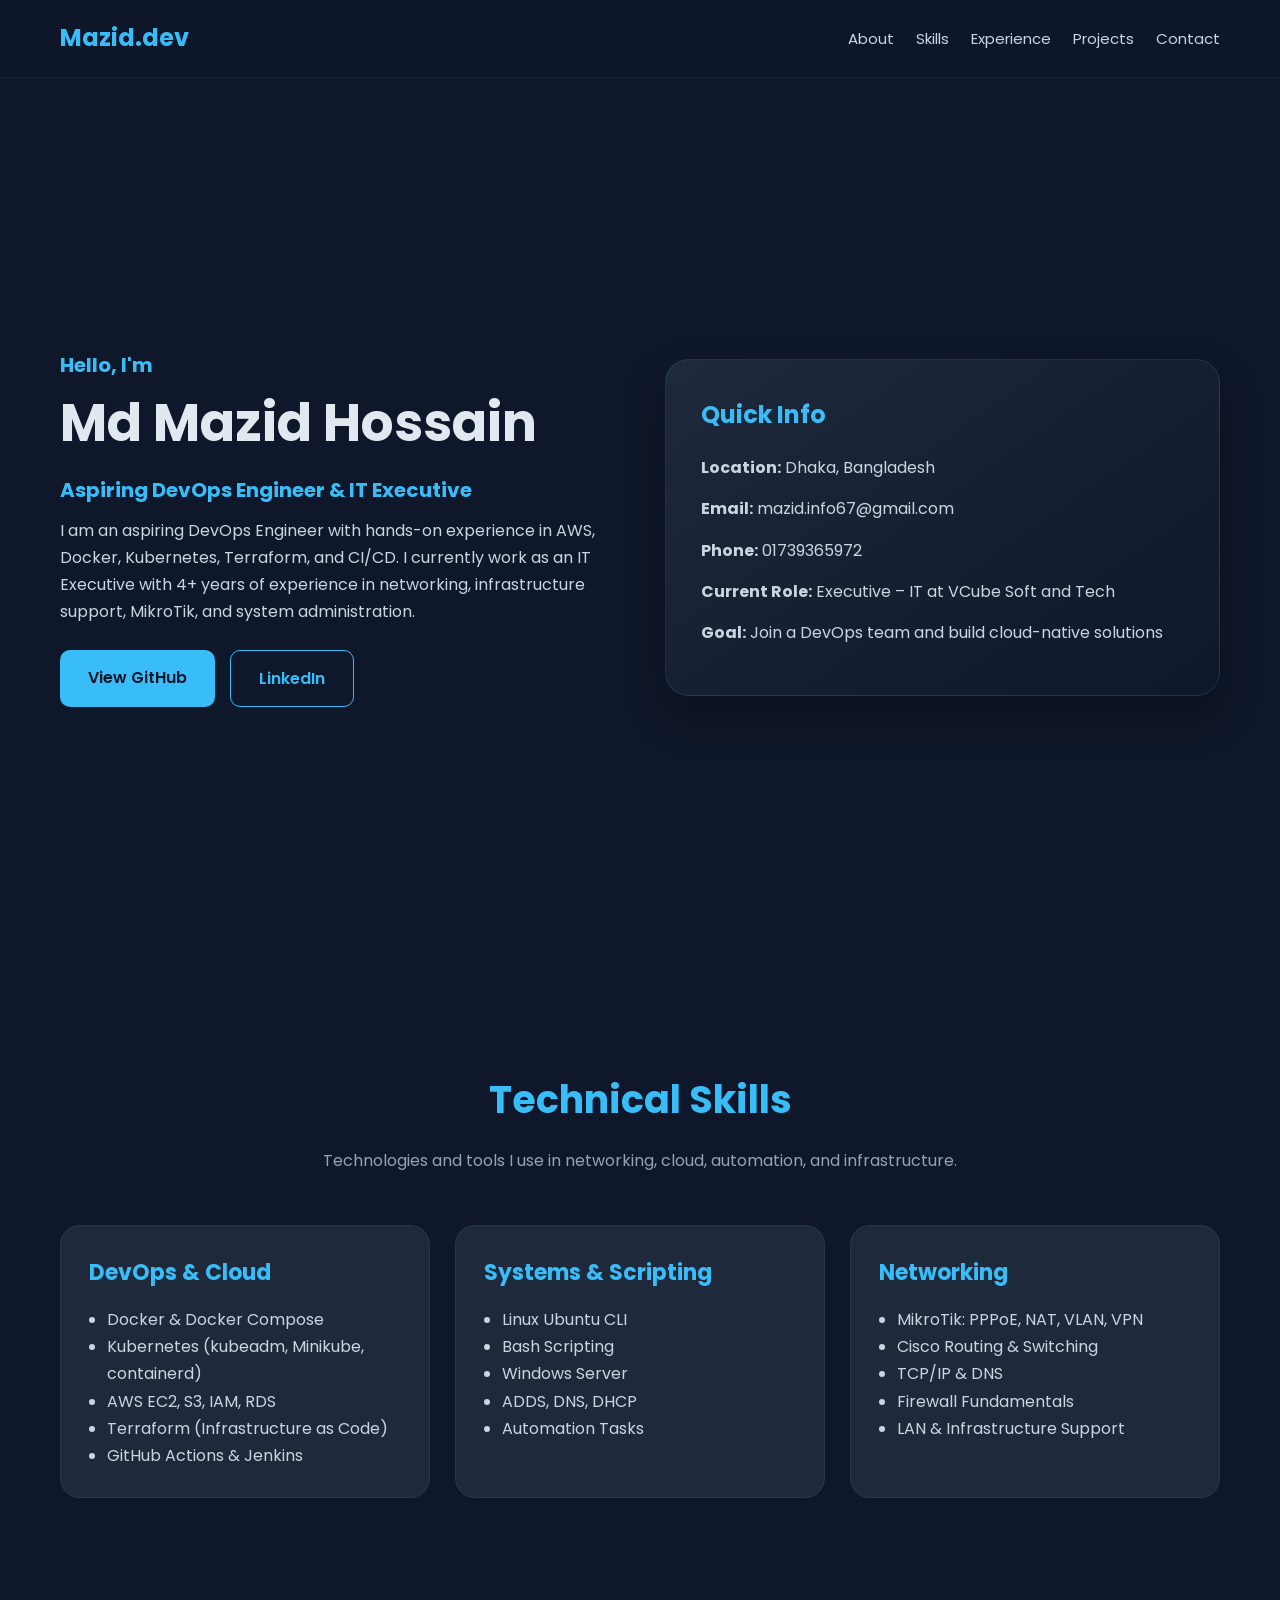
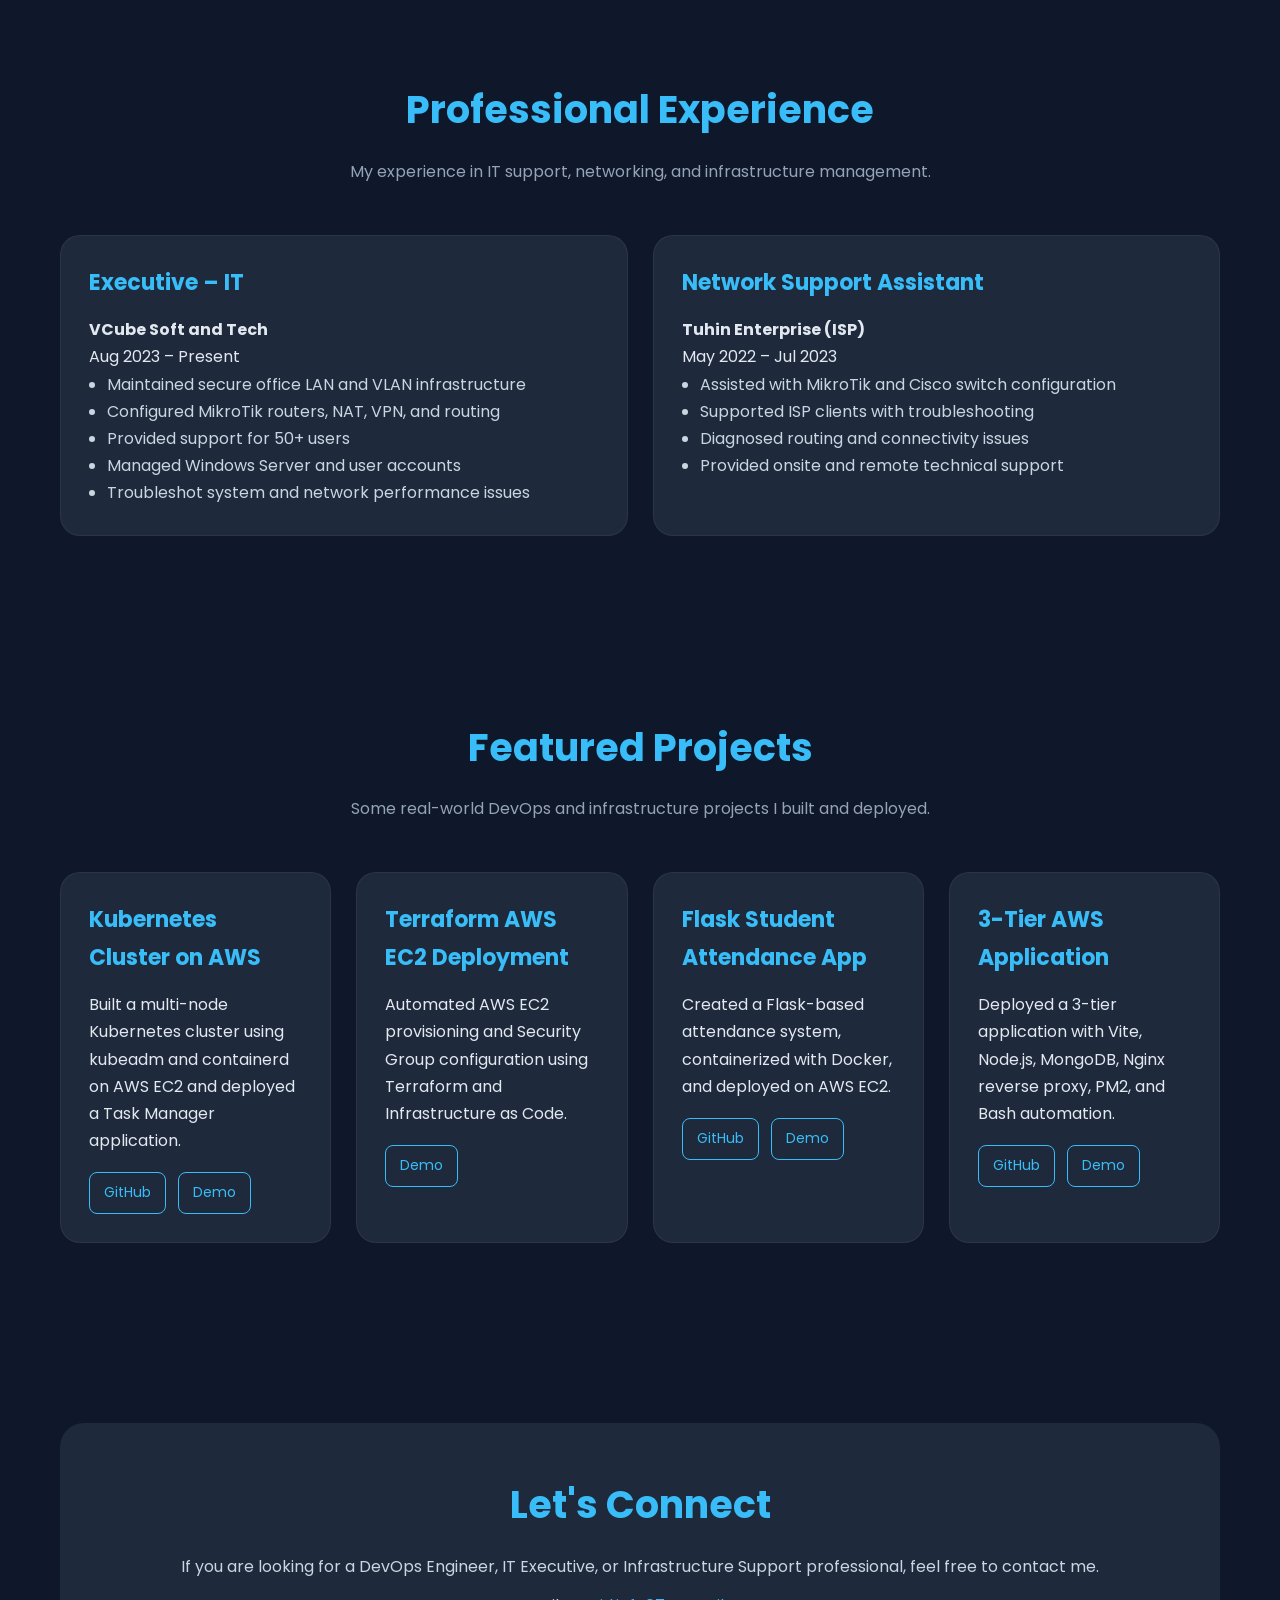
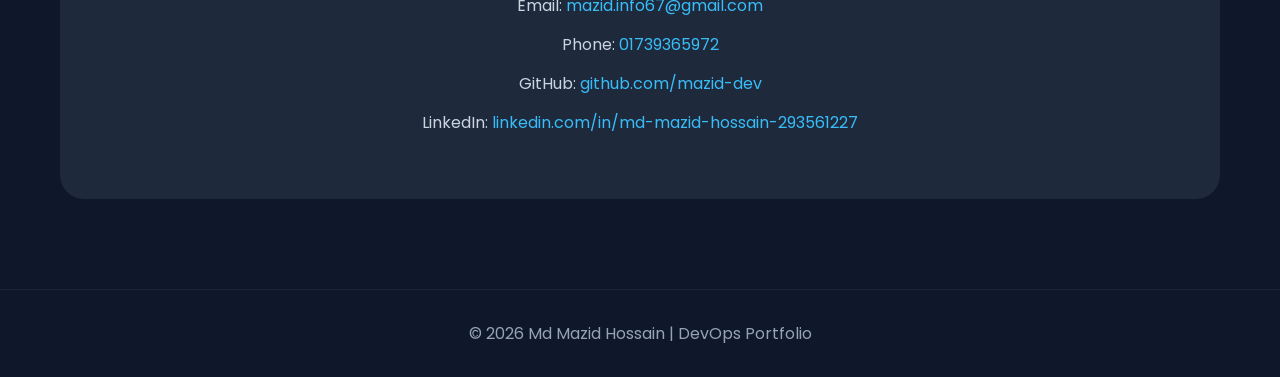
==== index.html @ a9b8b958 "Refactor index.html for improved structure and styling" ====
<!DOCTYPE html>
<html lang="en">
<head>
  <meta charset="UTF-8">
  <meta name="viewport" content="width=device-width, initial-scale=1.0">
  <title>Md Mazid Hossain | DevOps Portfolio</title>
  <link rel="preconnect" href="https://fonts.googleapis.com">
  <link rel="preconnect" href="https://fonts.gstatic.com" crossorigin>
  <link href="https://fonts.googleapis.com/css2?family=Poppins:wght@300;400;500;600;700&display=swap" rel="stylesheet">
  <style>
    * {
      margin: 0;
      padding: 0;
      box-sizing: border-box;
      scroll-behavior: smooth;
      font-family: 'Poppins', sans-serif;
    }

    body {
      background: #0f172a;
      color: #e2e8f0;
      line-height: 1.7;
    }

    header {
      position: sticky;
      top: 0;
      background: rgba(15, 23, 42, 0.95);
      backdrop-filter: blur(10px);
      z-index: 1000;
      border-bottom: 1px solid rgba(148, 163, 184, 0.1);
    }

    .navbar {
      max-width: 1200px;
      margin: auto;
      display: flex;
      justify-content: space-between;
      align-items: center;
      padding: 18px 20px;
    }

    .logo {
      font-size: 24px;
      font-weight: 700;
      color: #38bdf8;
    }

    .navbar ul {
      display: flex;
      list-style: none;
      gap: 22px;
    }

    .navbar a {
      text-decoration: none;
      color: #cbd5e1;
      font-size: 15px;
      transition: 0.3s;
    }

    .navbar a:hover {
      color: #38bdf8;
    }

    .hero {
      max-width: 1200px;
      margin: auto;
      min-height: 100vh;
      display: grid;
      grid-template-columns: repeat(auto-fit, minmax(320px, 1fr));
      align-items: center;
      gap: 50px;
      padding: 60px 20px;
    }

    .hero-text h3 {
      color: #38bdf8;
      font-size: 20px;
      margin-bottom: 10px;
    }

    .hero-text h1 {
      font-size: 52px;
      line-height: 1.2;
      margin-bottom: 18px;
    }

    .hero-text p {
      color: #cbd5e1;
      margin-bottom: 25px;
      max-width: 650px;
    }

    .btn-group {
      display: flex;
      flex-wrap: wrap;
      gap: 15px;
    }

    .btn {
      padding: 14px 28px;
      border-radius: 10px;
      text-decoration: none;
      font-weight: 600;
      transition: 0.3s;
    }

    .btn-primary {
      background: #38bdf8;
      color: #0f172a;
    }

    .btn-primary:hover {
      background: #0ea5e9;
      transform: translateY(-3px);
    }

    .btn-outline {
      border: 1px solid #38bdf8;
      color: #38bdf8;
    }

    .btn-outline:hover {
      background: #38bdf8;
      color: #0f172a;
    }

    .hero-card {
      background: linear-gradient(145deg, #1e293b, #0f172a);
      border: 1px solid rgba(56, 189, 248, 0.15);
      border-radius: 24px;
      padding: 35px;
      box-shadow: 0 20px 40px rgba(0,0,0,0.3);
    }

    .hero-card h2 {
      color: #38bdf8;
      margin-bottom: 18px;
    }

    .hero-card ul {
      list-style: none;
    }

    .hero-card li {
      margin-bottom: 14px;
      color: #cbd5e1;
    }

    section {
      max-width: 1200px;
      margin: auto;
      padding: 90px 20px;
    }

    .section-title {
      text-align: center;
      font-size: 38px;
      margin-bottom: 15px;
      color: #38bdf8;
    }

    .section-subtitle {
      text-align: center;
      color: #94a3b8;
      max-width: 700px;
      margin: 0 auto 50px;
    }

    .skills-grid,
    .projects-grid,
    .experience-grid {
      display: grid;
      grid-template-columns: repeat(auto-fit, minmax(260px, 1fr));
      gap: 25px;
    }

    .card {
      background: #1e293b;
      padding: 28px;
      border-radius: 20px;
      border: 1px solid rgba(148, 163, 184, 0.1);
      transition: 0.3s;
    }

    .card:hover {
      transform: translateY(-8px);
      border-color: rgba(56, 189, 248, 0.4);
    }

    .card h3 {
      color: #38bdf8;
      margin-bottom: 15px;
      font-size: 22px;
    }

    .card ul {
      padding-left: 18px;
      color: #cbd5e1;
    }

    .project-links {
      margin-top: 18px;
      display: flex;
      gap: 12px;
      flex-wrap: wrap;
    }

    .project-links a {
      text-decoration: none;
      color: #38bdf8;
      border: 1px solid #38bdf8;
      padding: 8px 14px;
      border-radius: 8px;
      font-size: 14px;
      transition: 0.3s;
    }

    .project-links a:hover {
      background: #38bdf8;
      color: #0f172a;
    }

    .contact {
      text-align: center;
      background: #1e293b;
      border-radius: 24px;
      padding: 50px 20px;
    }

    .contact p {
      color: #cbd5e1;
      margin: 12px 0;
    }

    .contact a {
      color: #38bdf8;
      text-decoration: none;
    }

    footer {
      text-align: center;
      padding: 30px 20px;
      color: #94a3b8;
      border-top: 1px solid rgba(148, 163, 184, 0.1);
    }

    @media (max-width: 768px) {
      .navbar {
        flex-direction: column;
        gap: 15px;
      }

      .navbar ul {
        flex-wrap: wrap;
        justify-content: center;
      }

      .hero-text h1 {
        font-size: 38px;
      }
    }
  </style>
</head>
<body>

  <header>
    <nav class="navbar">
      <div class="logo">Mazid.dev</div>
      <ul>
        <li><a href="#about">About</a></li>
        <li><a href="#skills">Skills</a></li>
        <li><a href="#experience">Experience</a></li>
        <li><a href="#projects">Projects</a></li>
        <li><a href="#contact">Contact</a></li>
      </ul>
    </nav>
  </header>

  <section class="hero" id="about">
    <div class="hero-text">
      <h3>Hello, I'm</h3>
      <h1>Md Mazid Hossain</h1>
      <h3>Aspiring DevOps Engineer & IT Executive</h3>
      <p>
        I am an aspiring DevOps Engineer with hands-on experience in AWS, Docker,
        Kubernetes, Terraform, and CI/CD. I currently work as an IT Executive with
        4+ years of experience in networking, infrastructure support, MikroTik,
        and system administration.
      </p>

      <div class="btn-group">
        <a href="https://github.com/mazid-dev" class="btn btn-primary" target="_blank">View GitHub</a>
        <a href="https://www.linkedin.com/in/md-mazid-hossain-293561227/" class="btn btn-outline" target="_blank">LinkedIn</a>
      </div>
    </div>

    <div class="hero-card">
      <h2>Quick Info</h2>
      <ul>
        <li><strong>Location:</strong> Dhaka, Bangladesh</li>
        <li><strong>Email:</strong> mazid.info67@gmail.com</li>
        <li><strong>Phone:</strong> 01739365972</li>
        <li><strong>Current Role:</strong> Executive – IT at VCube Soft and Tech</li>
        <li><strong>Goal:</strong> Join a DevOps team and build cloud-native solutions</li>
      </ul>
    </div>
  </section>

  <section id="skills">
    <h2 class="section-title">Technical Skills</h2>
    <p class="section-subtitle">Technologies and tools I use in networking, cloud, automation, and infrastructure.</p>

    <div class="skills-grid">
      <div class="card">
        <h3>DevOps & Cloud</h3>
        <ul>
          <li>Docker & Docker Compose</li>
          <li>Kubernetes (kubeadm, Minikube, containerd)</li>
          <li>AWS EC2, S3, IAM, RDS</li>
          <li>Terraform (Infrastructure as Code)</li>
          <li>GitHub Actions & Jenkins</li>
        </ul>
      </div>

      <div class="card">
        <h3>Systems & Scripting</h3>
        <ul>
          <li>Linux Ubuntu CLI</li>
          <li>Bash Scripting</li>
          <li>Windows Server</li>
          <li>ADDS, DNS, DHCP</li>
          <li>Automation Tasks</li>
        </ul>
      </div>

      <div class="card">
        <h3>Networking</h3>
        <ul>
          <li>MikroTik: PPPoE, NAT, VLAN, VPN</li>
          <li>Cisco Routing & Switching</li>
          <li>TCP/IP & DNS</li>
          <li>Firewall Fundamentals</li>
          <li>LAN & Infrastructure Support</li>
        </ul>
      </div>
    </div>
  </section>

  <section id="experience">
    <h2 class="section-title">Professional Experience</h2>
    <p class="section-subtitle">My experience in IT support, networking, and infrastructure management.</p>

    <div class="experience-grid">
      <div class="card">
        <h3>Executive – IT</h3>
        <p><strong>VCube Soft and Tech</strong><br>Aug 2023 – Present</p>
        <ul>
          <li>Maintained secure office LAN and VLAN infrastructure</li>
          <li>Configured MikroTik routers, NAT, VPN, and routing</li>
          <li>Provided support for 50+ users</li>
          <li>Managed Windows Server and user accounts</li>
          <li>Troubleshot system and network performance issues</li>
        </ul>
      </div>

      <div class="card">
        <h3>Network Support Assistant</h3>
        <p><strong>Tuhin Enterprise (ISP)</strong><br>May 2022 – Jul 2023</p>
        <ul>
          <li>Assisted with MikroTik and Cisco switch configuration</li>
          <li>Supported ISP clients with troubleshooting</li>
          <li>Diagnosed routing and connectivity issues</li>
          <li>Provided onsite and remote technical support</li>
        </ul>
      </div>
    </div>
  </section>

  <section id="projects">
    <h2 class="section-title">Featured Projects</h2>
    <p class="section-subtitle">Some real-world DevOps and infrastructure projects I built and deployed.</p>

    <div class="projects-grid">
      <div class="card">
        <h3>Kubernetes Cluster on AWS</h3>
        <p>Built a multi-node Kubernetes cluster using kubeadm and containerd on AWS EC2 and deployed a Task Manager application.</p>
        <div class="project-links">
          <a href="https://github.com/mazid-dev/task-manager-project.git" target="_blank">GitHub</a>
          <a href="https://bit.ly/4crPwot" target="_blank">Demo</a>
        </div>
      </div>

      <div class="card">
        <h3>Terraform AWS EC2 Deployment</h3>
        <p>Automated AWS EC2 provisioning and Security Group configuration using Terraform and Infrastructure as Code.</p>
        <div class="project-links">
          <a href="https://bit.ly/4bUbxfC" target="_blank">Demo</a>
        </div>
      </div>

      <div class="card">
        <h3>Flask Student Attendance App</h3>
        <p>Created a Flask-based attendance system, containerized with Docker, and deployed on AWS EC2.</p>
        <div class="project-links">
          <a href="https://github.com/mazid-dev/flask-student-attendance-app.git" target="_blank">GitHub</a>
          <a href="https://bit.ly/4s9VWgB" target="_blank">Demo</a>
        </div>
      </div>

      <div class="card">
        <h3>3-Tier AWS Application</h3>
        <p>Deployed a 3-tier application with Vite, Node.js, MongoDB, Nginx reverse proxy, PM2, and Bash automation.</p>
        <div class="project-links">
          <a href="https://github.com/mazid-dev/3-tier-app-master.git" target="_blank">GitHub</a>
          <a href="https://bit.ly/47H9fxP" target="_blank">Demo</a>
        </div>
      </div>
    </div>
  </section>

  <section id="contact">
    <div class="contact">
      <h2 class="section-title">Let's Connect</h2>
      <p>If you are looking for a DevOps Engineer, IT Executive, or Infrastructure Support professional, feel free to contact me.</p>
      <p>Email: <a href="mailto:mazid.info67@gmail.com">mazid.info67@gmail.com</a></p>
      <p>Phone: <a href="tel:01739365972">01739365972</a></p>
      <p>GitHub: <a href="https://github.com/mazid-dev" target="_blank">github.com/mazid-dev</a></p>
      <p>LinkedIn: <a href="https://www.linkedin.com/in/md-mazid-hossain-293561227/" target="_blank">linkedin.com/in/md-mazid-hossain-293561227</a></p>
    </div>
  </section>

  <footer>
    <p>© 2026 Md Mazid Hossain | DevOps Portfolio</p>
  </footer>

</body>
</html>
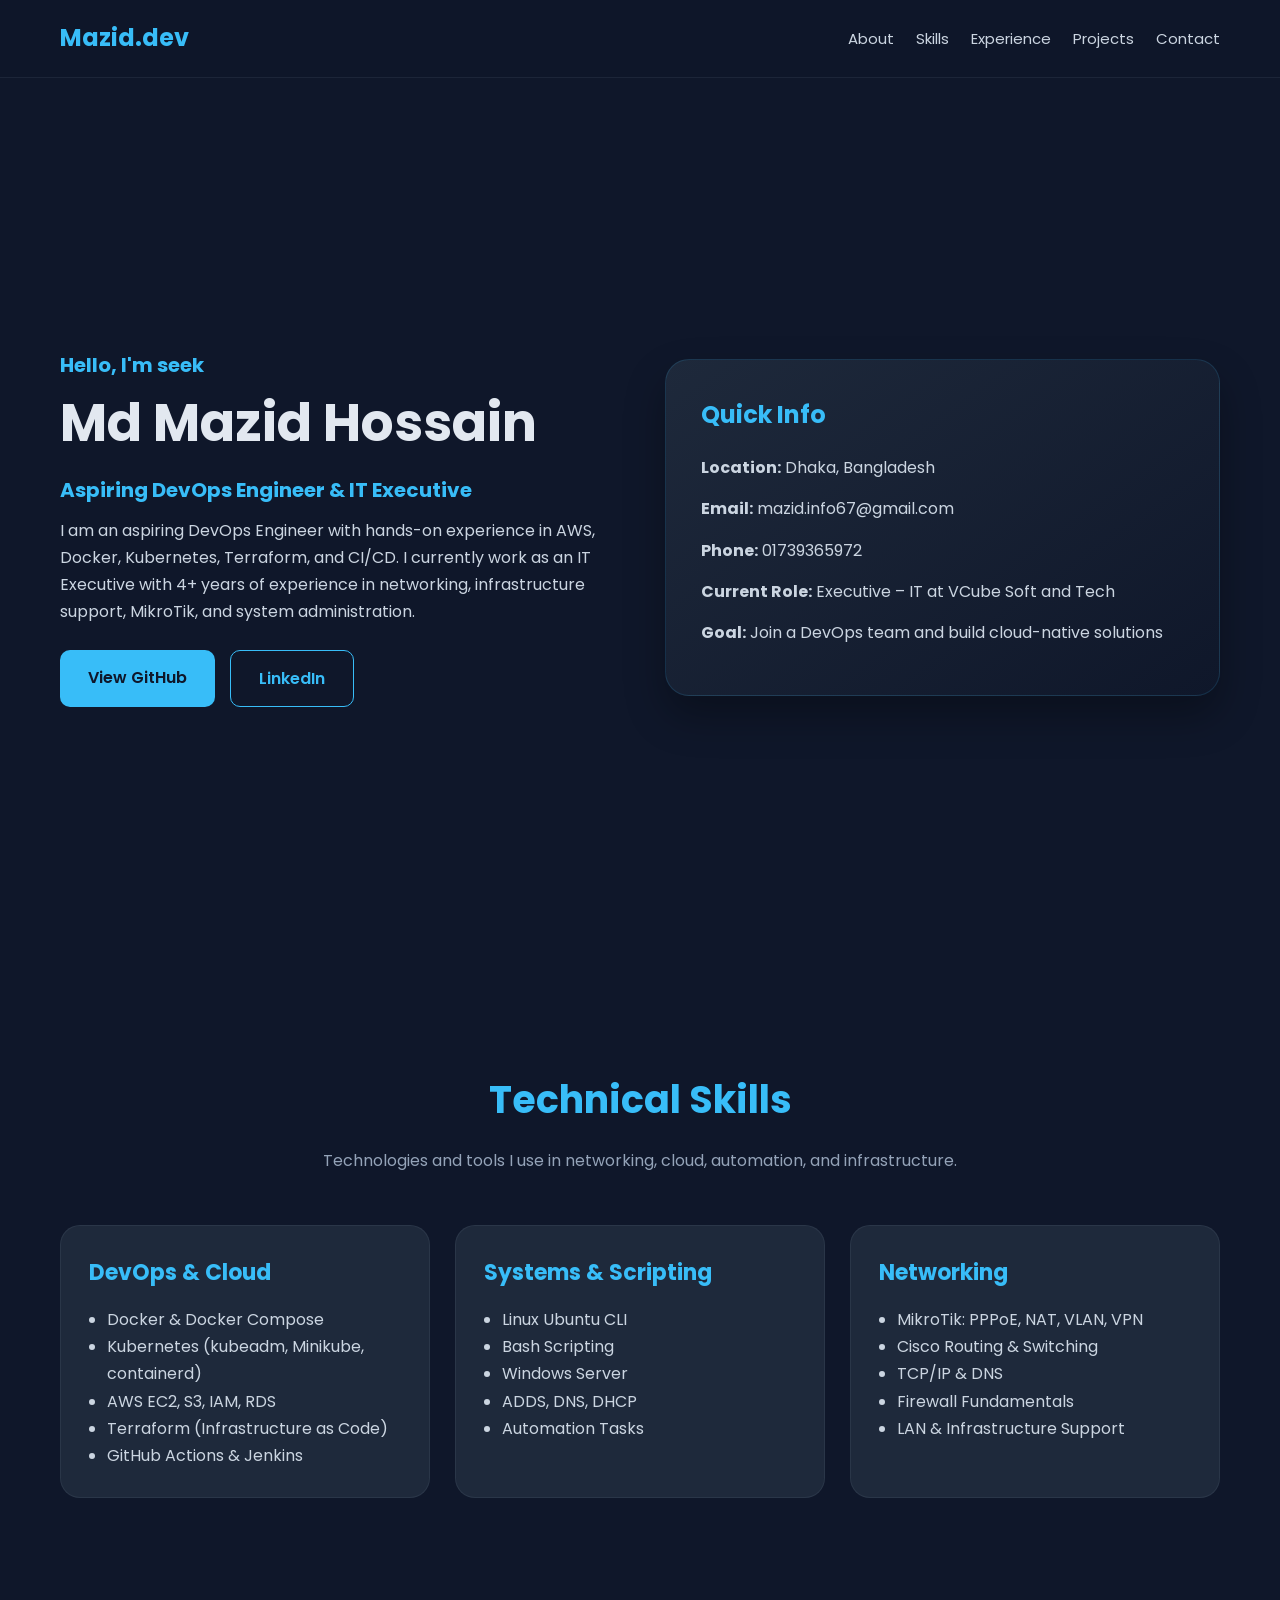
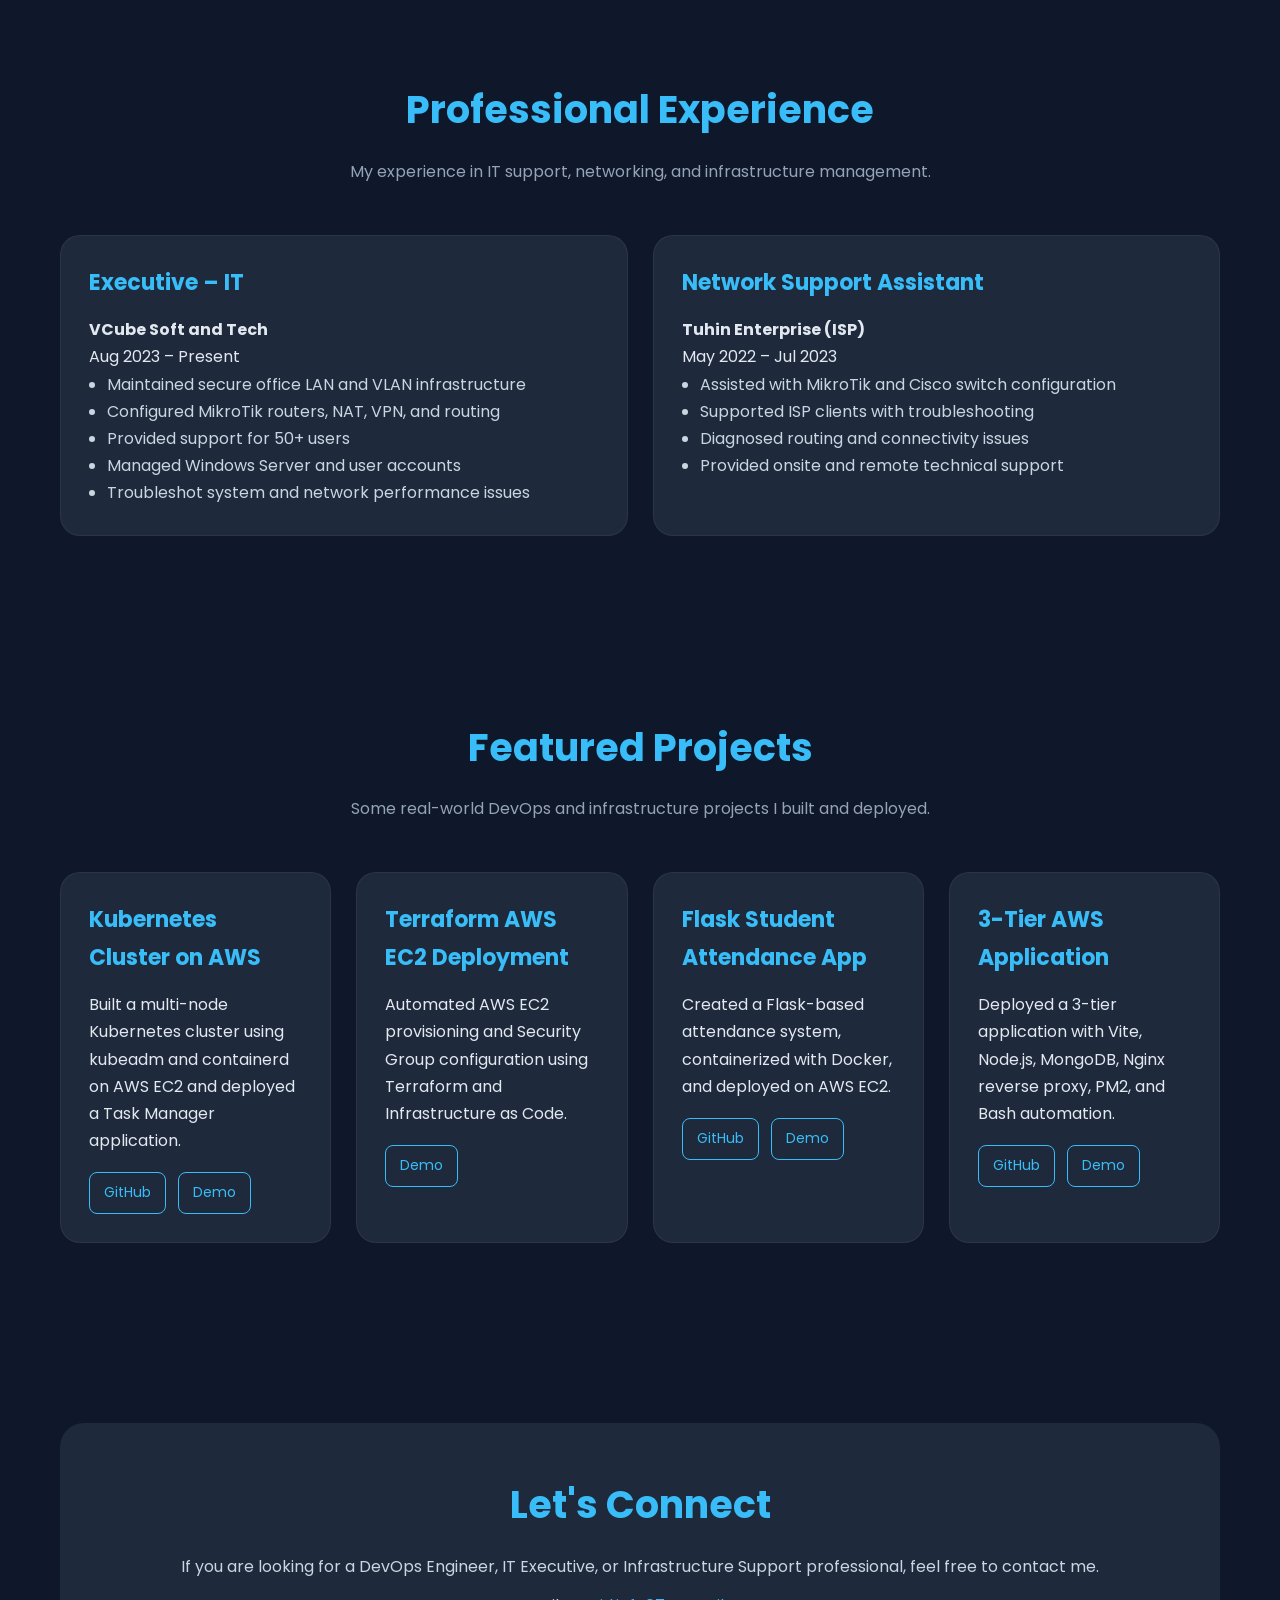
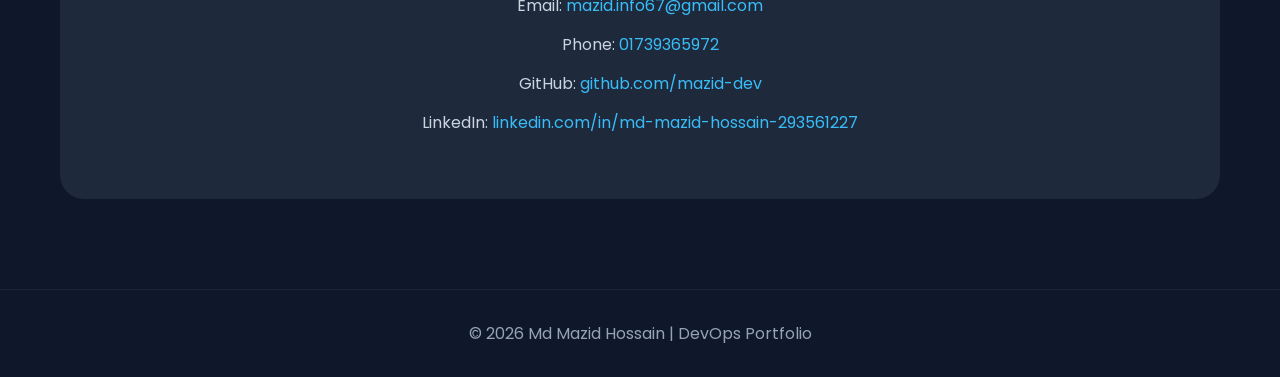
==== commit bfc2428d: "test" ====
--- a/index.html
+++ b/index.html
@@ -280,7 +280,7 @@
 
   <section class="hero" id="about">
     <div class="hero-text">
-      <h3>Hello, I'm</h3>
+      <h3>Hello, I'm seek </h3>
       <h1>Md Mazid Hossain</h1>
       <h3>Aspiring DevOps Engineer & IT Executive</h3>
       <p>
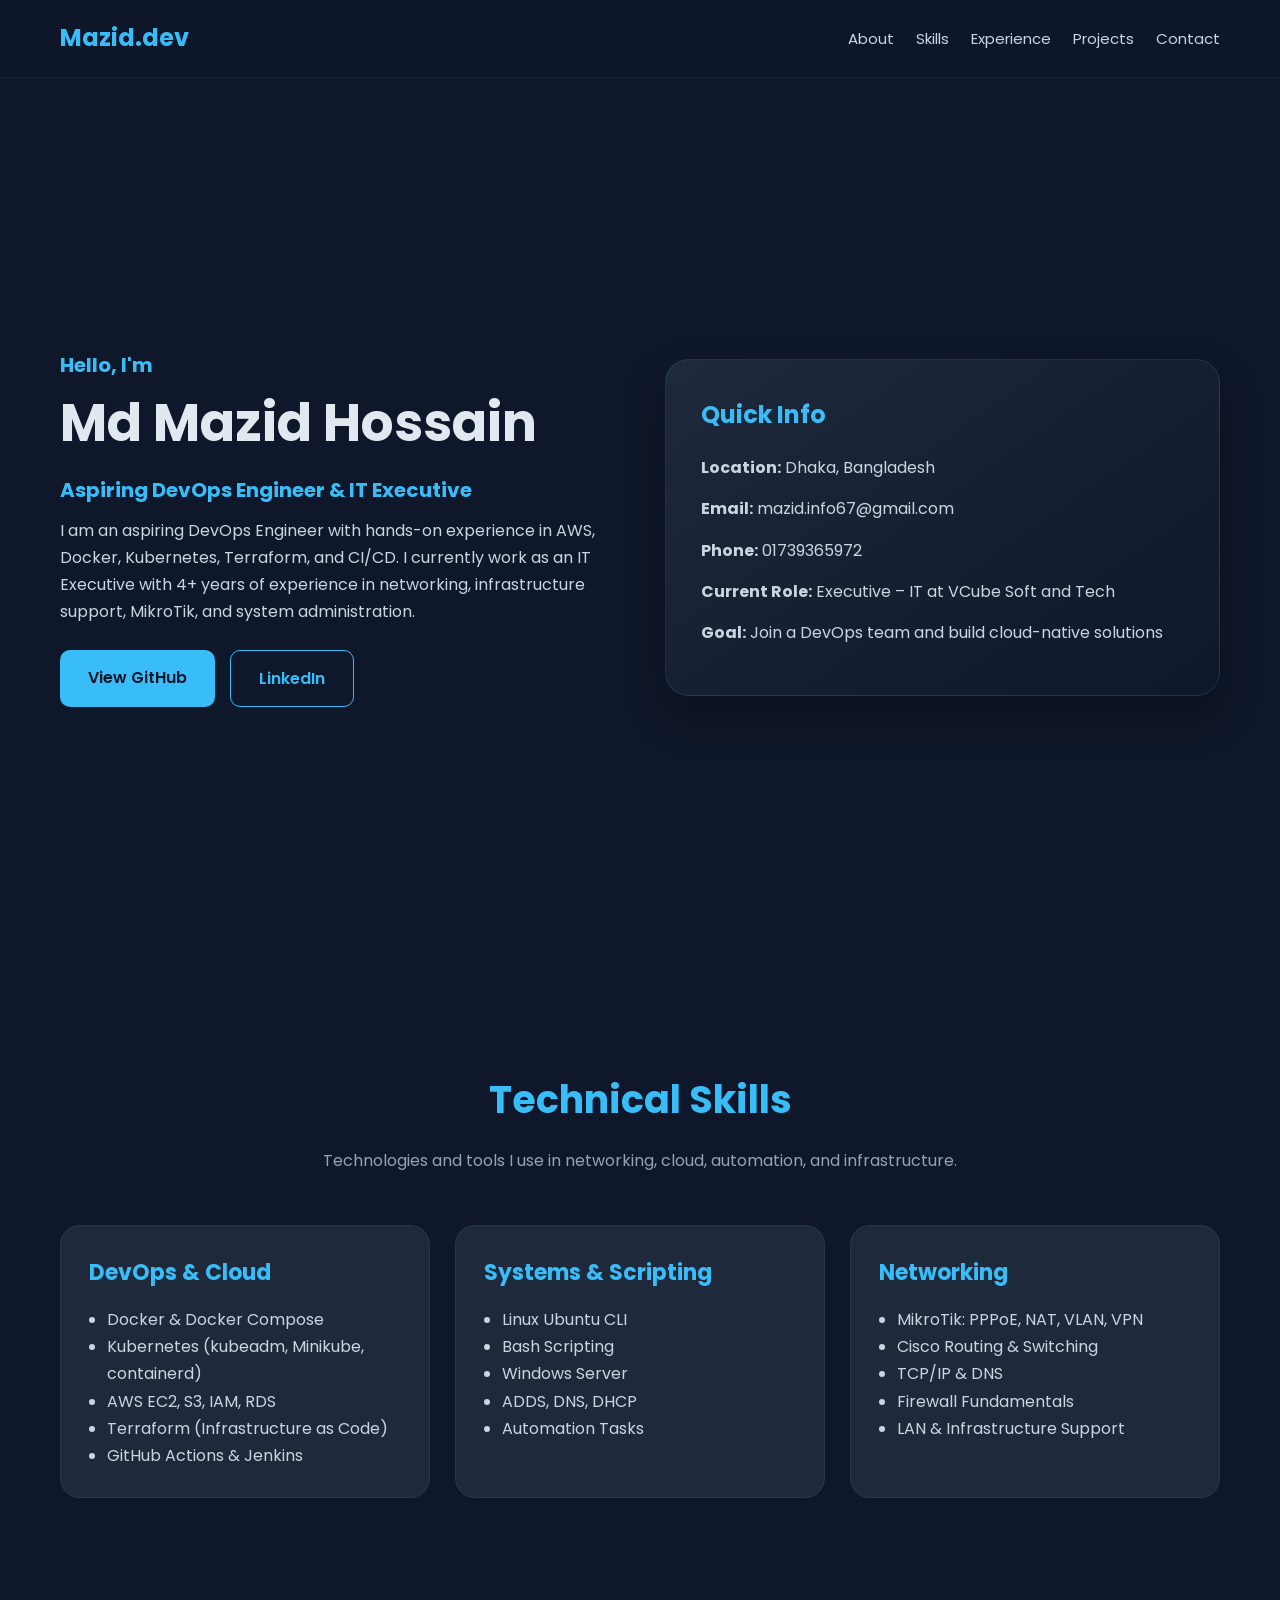
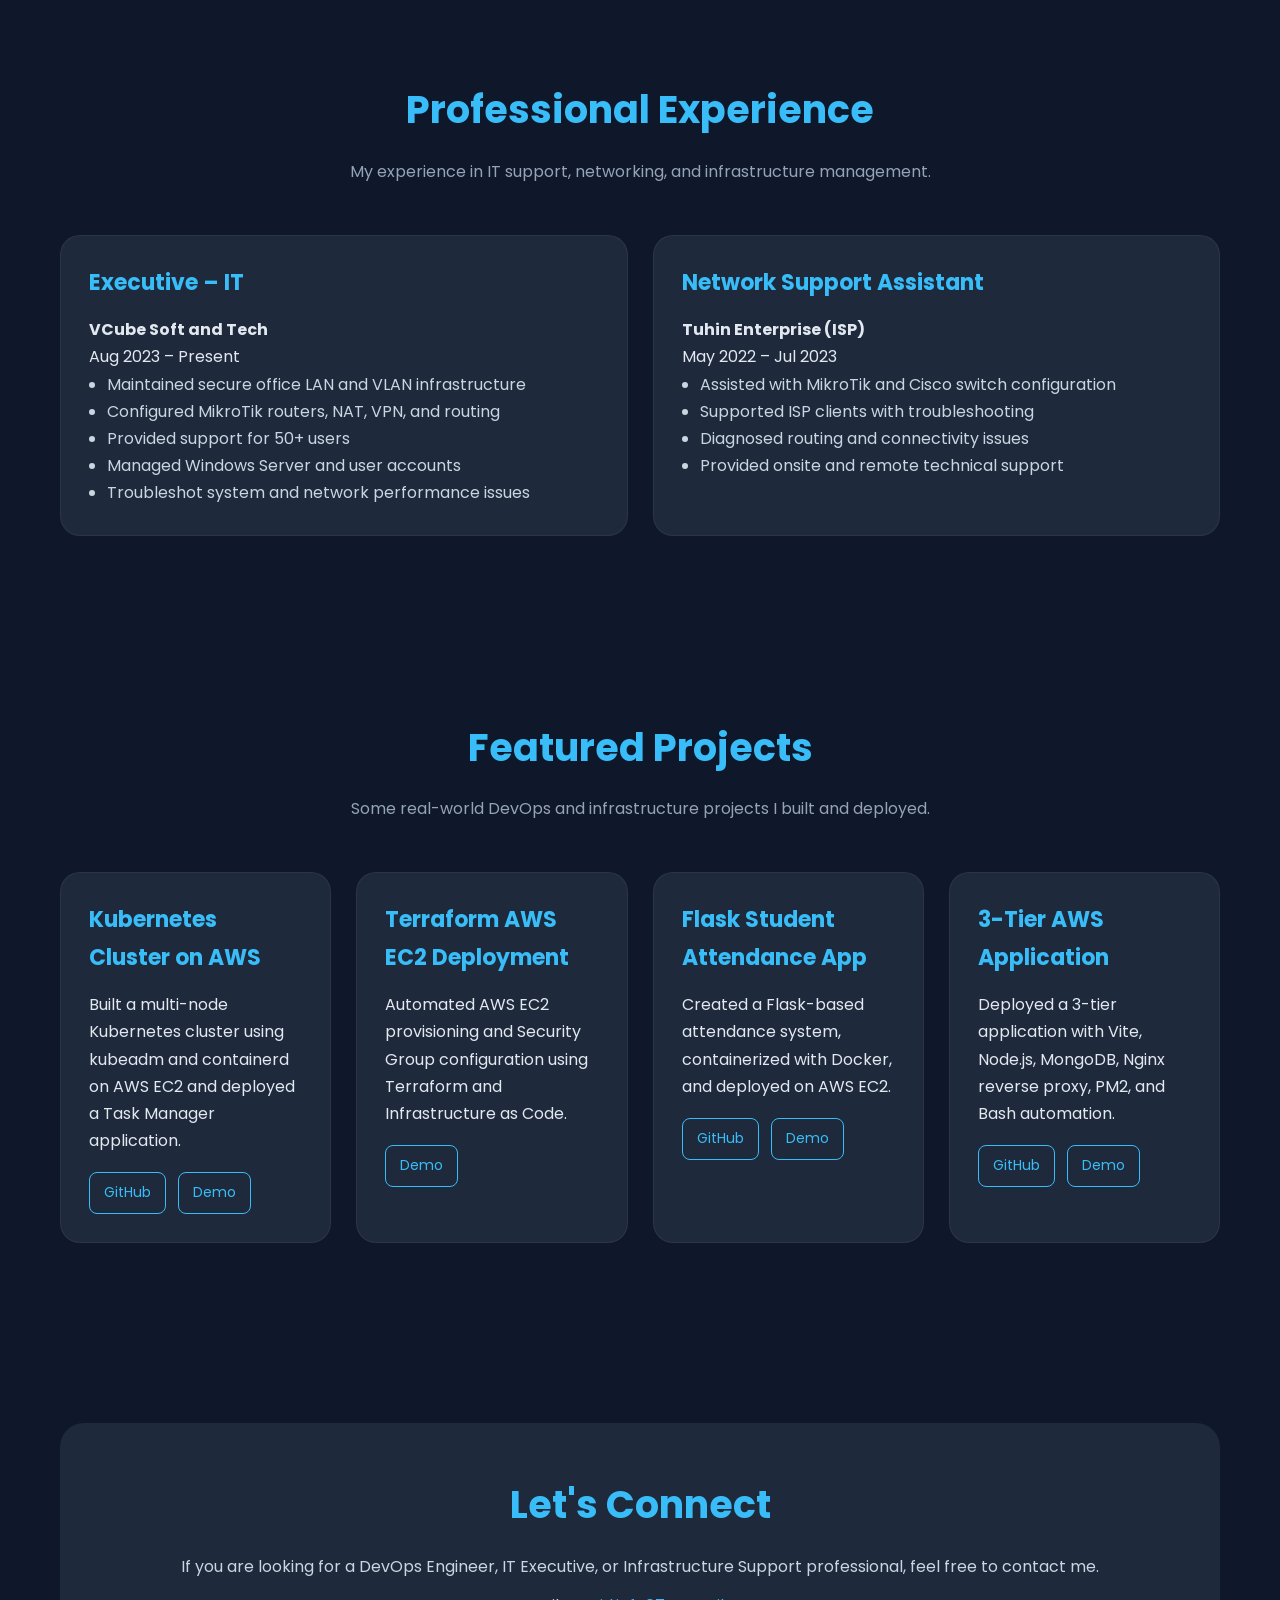
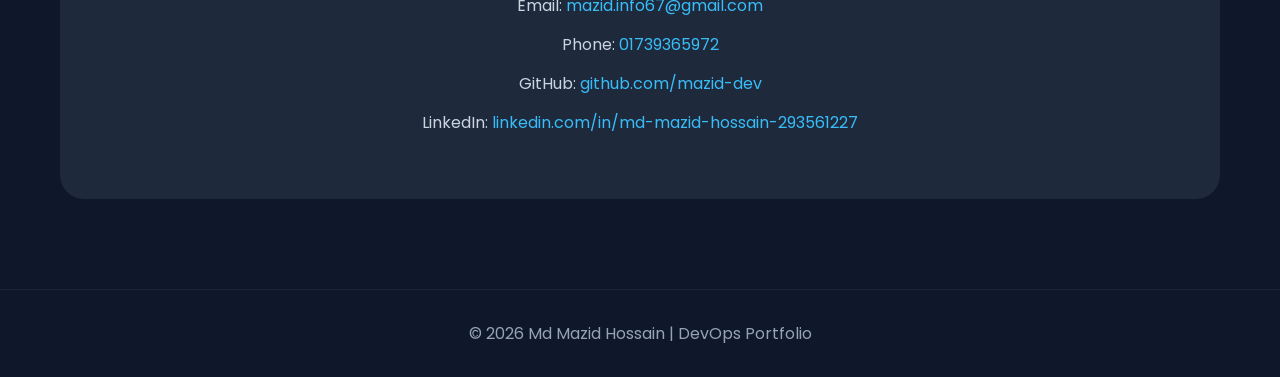
==== commit 98debb8d: "Remove 'seek' from hero section heading" ====
--- a/index.html
+++ b/index.html
@@ -280,7 +280,7 @@
 
   <section class="hero" id="about">
     <div class="hero-text">
-      <h3>Hello, I'm seek </h3>
+      <h3>Hello, I'm </h3>
       <h1>Md Mazid Hossain</h1>
       <h3>Aspiring DevOps Engineer & IT Executive</h3>
       <p>
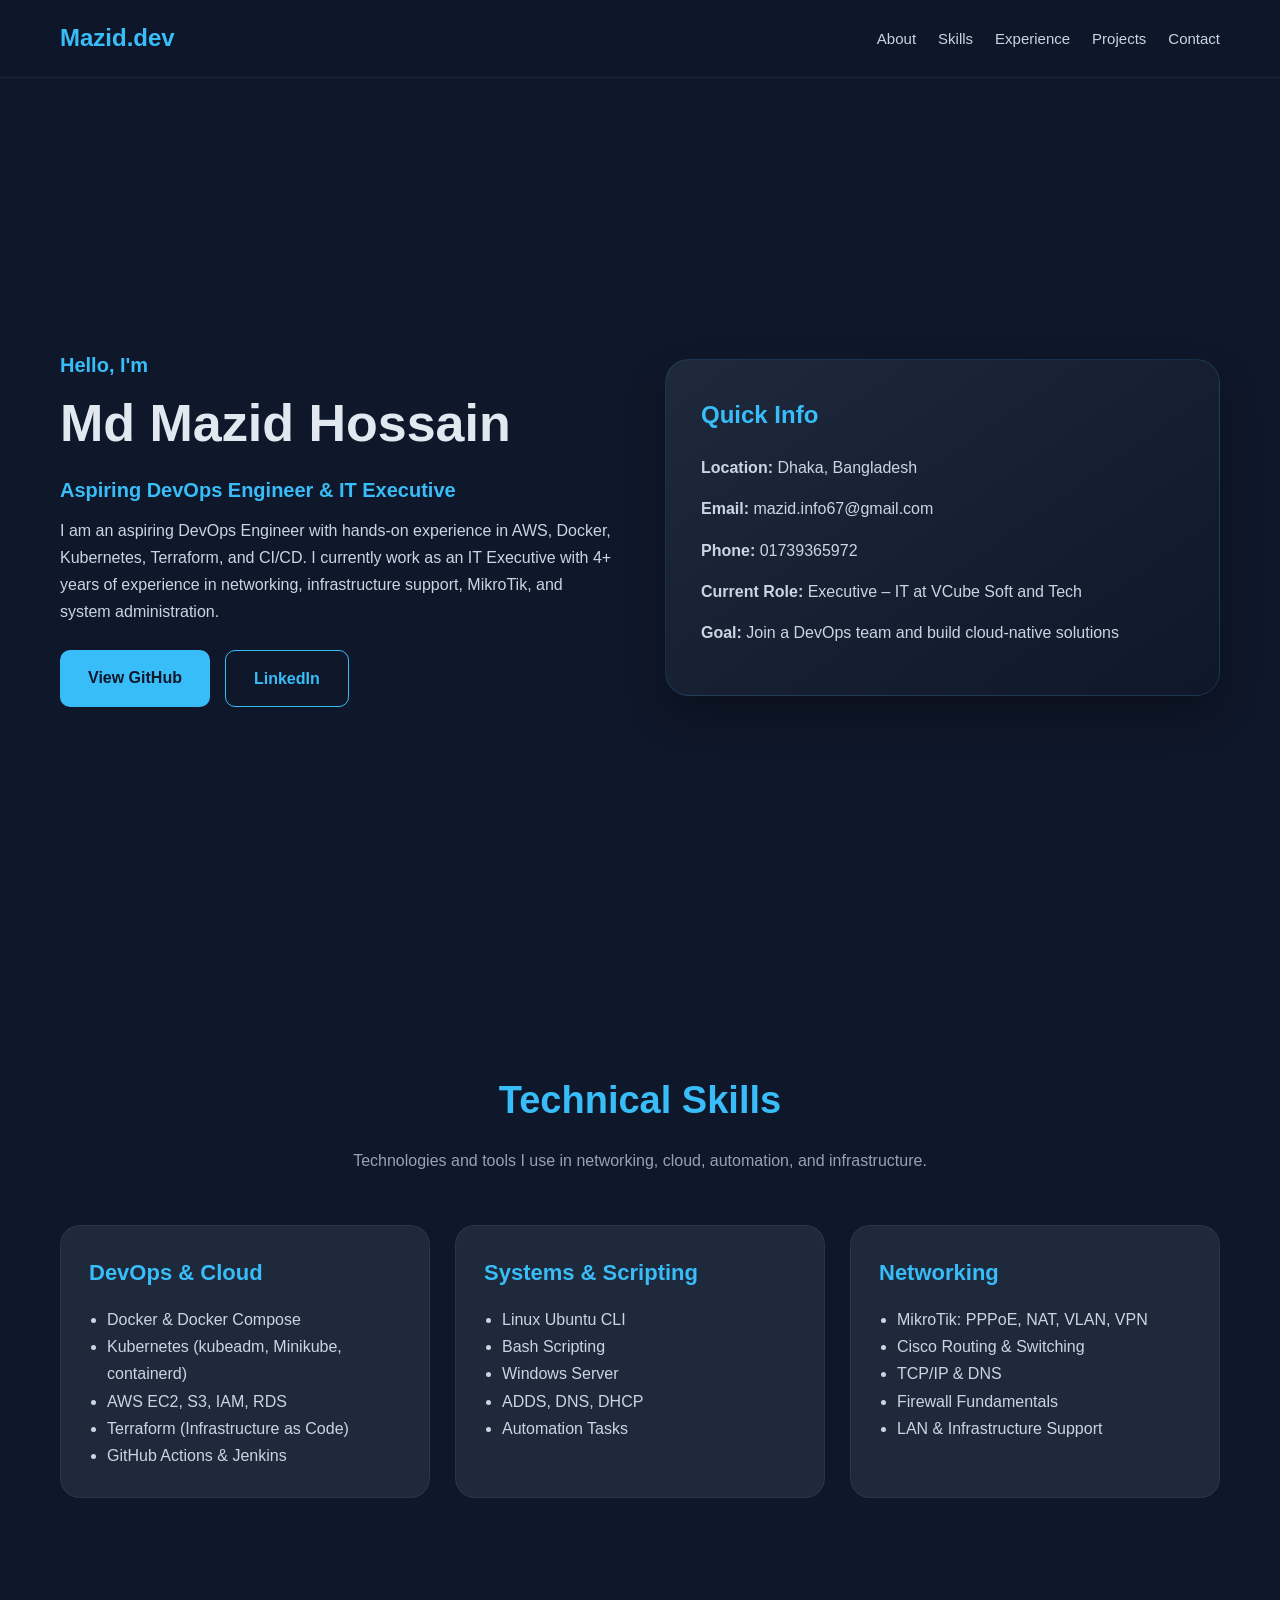
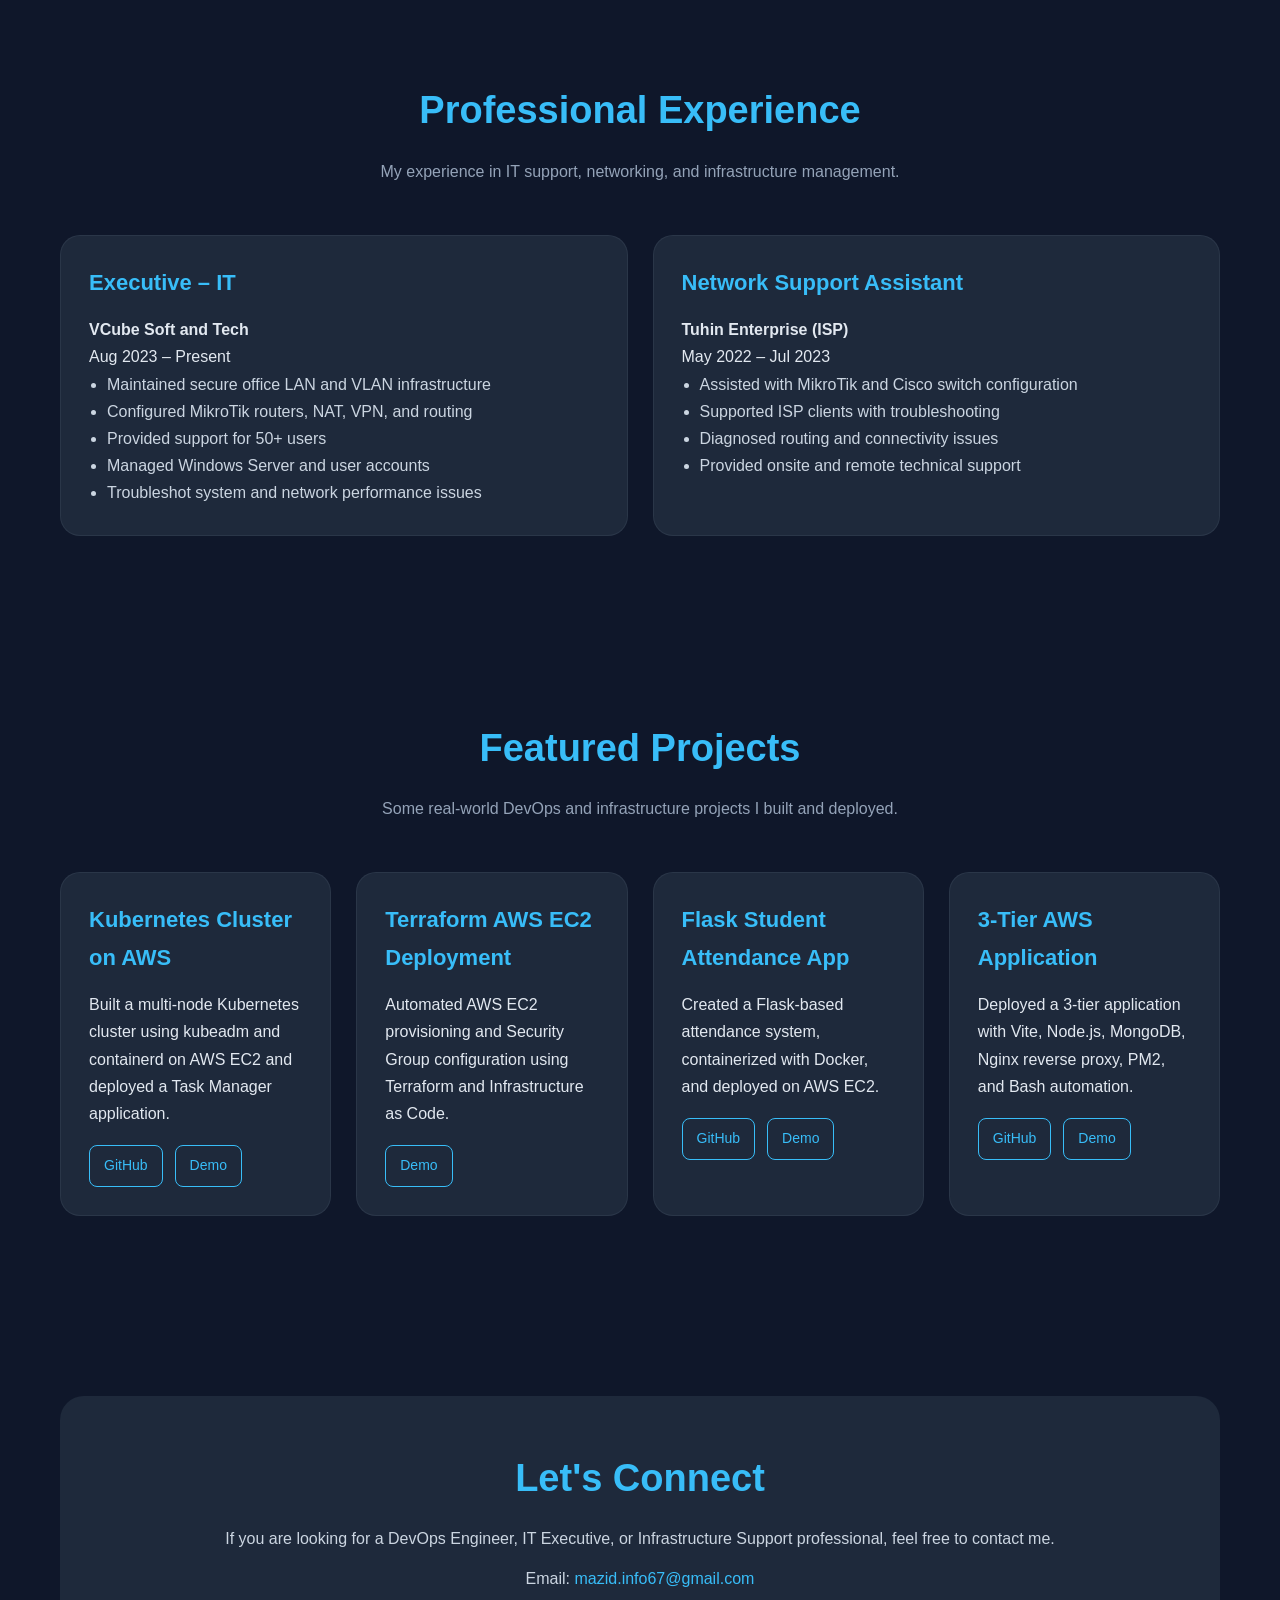
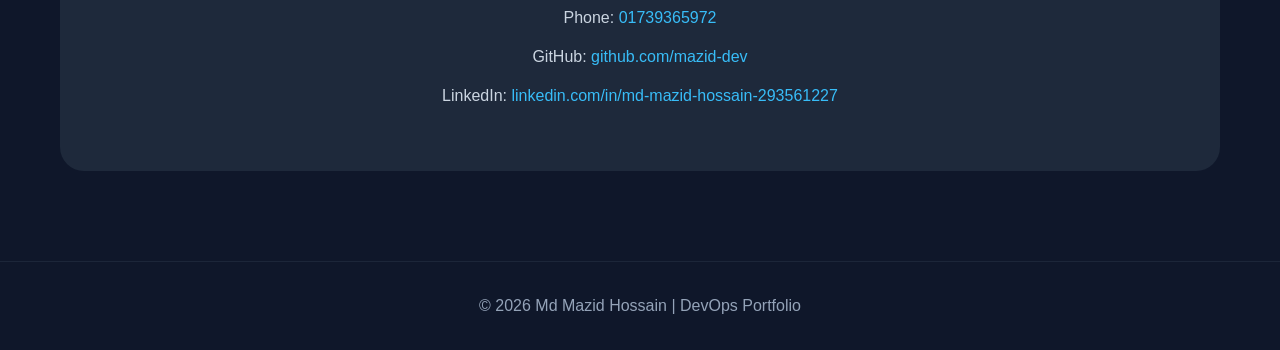
==== commit f9bb42ee: "Add SEO meta tags to index.html Added SEO meta tags for description, keywords, author, Google verifi" ====
--- a/index.html
+++ b/index.html
@@ -1,12 +1,23 @@
 <!DOCTYPE html>
 <html lang="en">
 <head>
-  <meta charset="UTF-8">
-  <meta name="viewport" content="width=device-width, initial-scale=1.0">
-  <title>Md Mazid Hossain | DevOps Portfolio</title>
-  <link rel="preconnect" href="https://fonts.googleapis.com">
-  <link rel="preconnect" href="https://fonts.gstatic.com" crossorigin>
-  <link href="https://fonts.googleapis.com/css2?family=Poppins:wght@300;400;500;600;700&display=swap" rel="stylesheet">
+  <!-- SEO Description -->
+<meta name="description" content="Mazid Hossain is a DevOps Engineer and IT Executive from Bangladesh. Skilled in AWS, Docker, Kubernetes, Terraform, and Networking.">
+
+<!-- Keywords -->
+<meta name="keywords" content="Mazid Hossain, DevOps Engineer Bangladesh, AWS, Docker, Kubernetes, Terraform, MikroTik, IT Executive">
+
+<!-- Author -->
+<meta name="author" content="Mazid Hossain">
+
+<!-- Google Verification -->
+<meta name="google-site-verification" content="bzo8lv9wVdJ8SrO7r9EM34XbGyGEyRKsLjiWbRtVUzs">
+
+<!-- Robots -->
+<meta name="robots" content="index, follow">
+
+<!-- Canonical -->
+<link rel="canonical" href="https://mazidhossain.netlify.app/">
   <style>
     * {
       margin: 0;
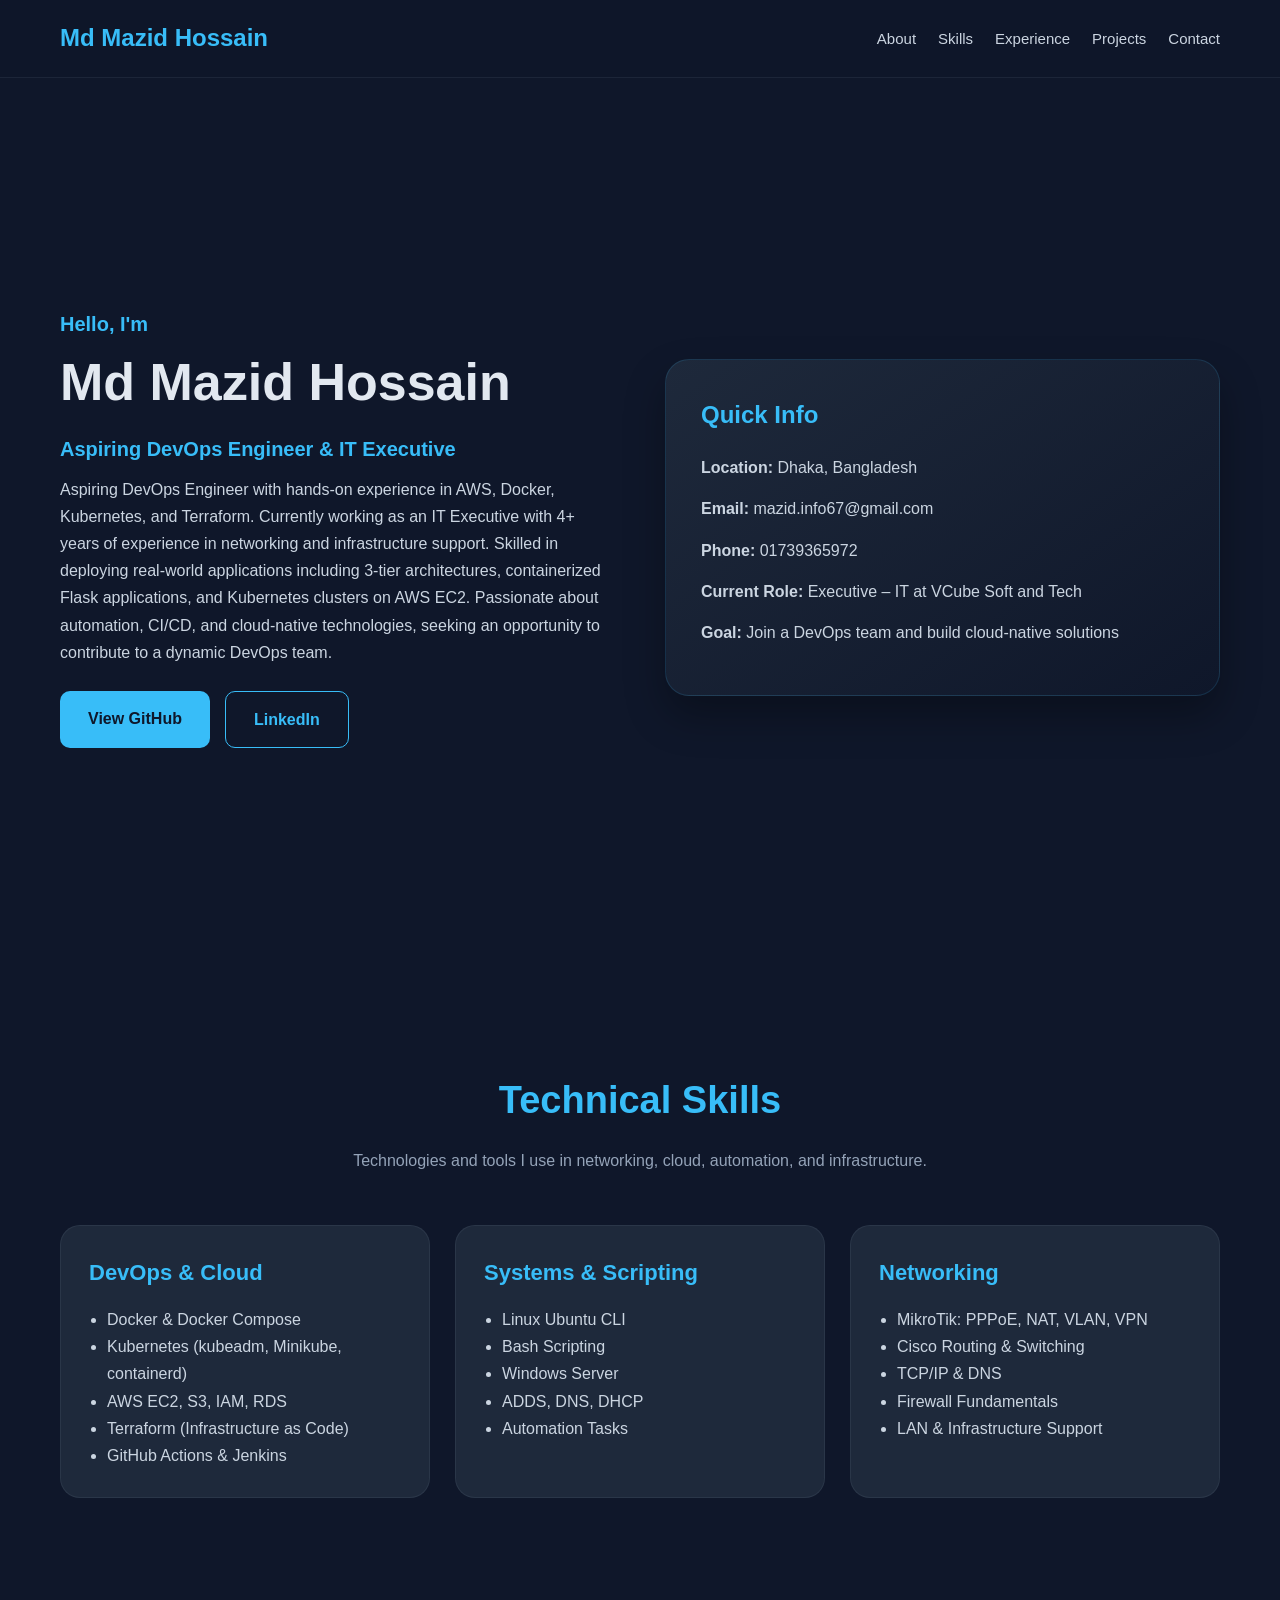
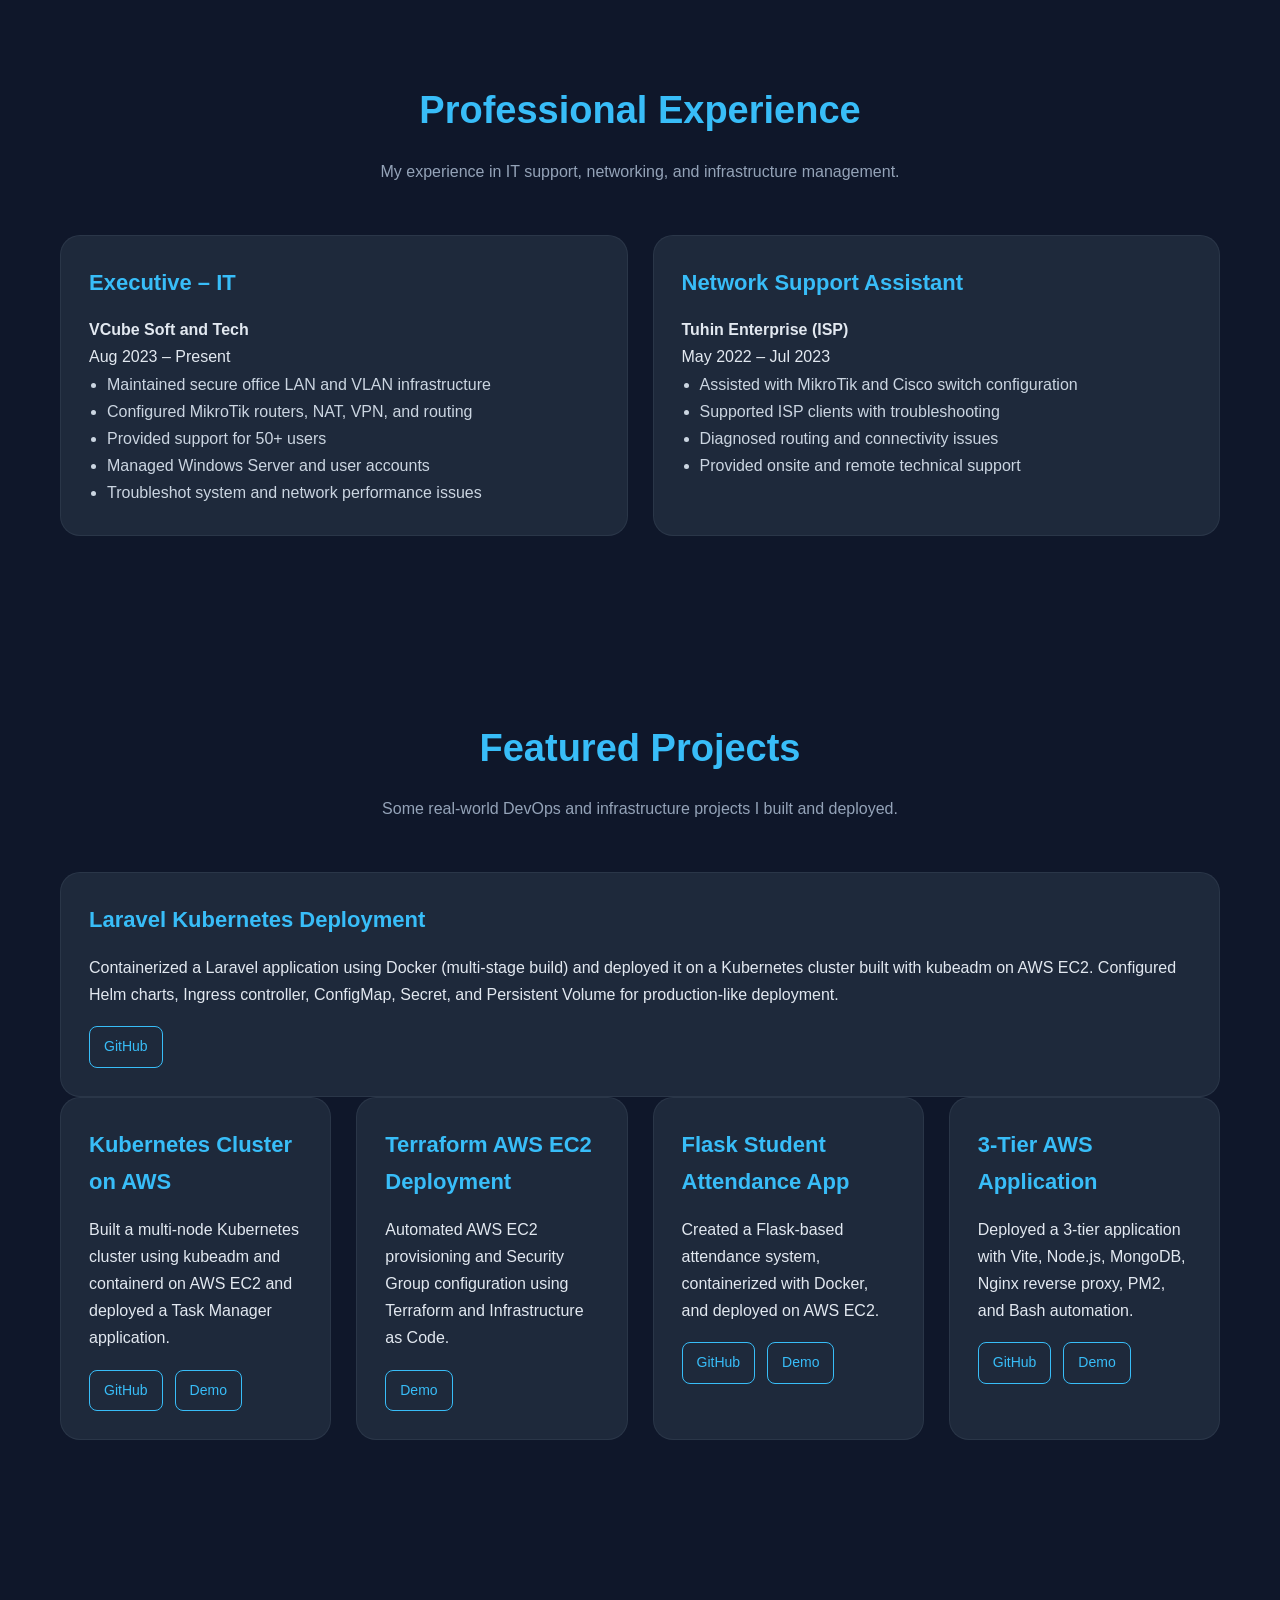
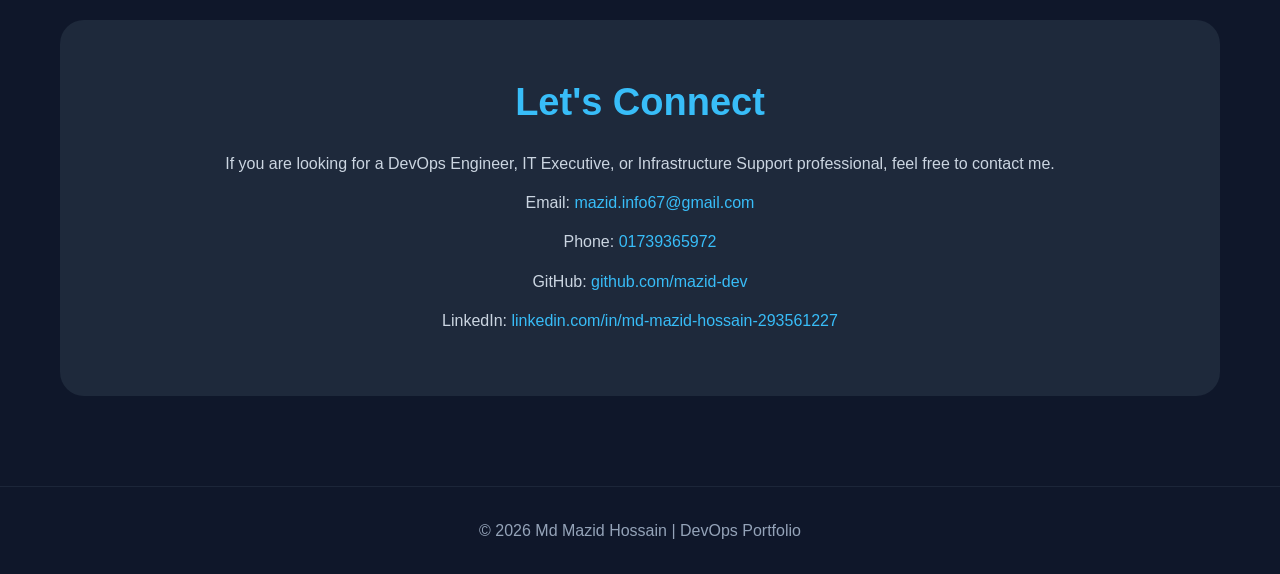
==== commit 2d53b49c: "Revise portfolio content and add project description Updated personal information and project detail" ====
--- a/index.html
+++ b/index.html
@@ -278,7 +278,7 @@
 
   <header>
     <nav class="navbar">
-      <div class="logo">Mazid.dev</div>
+      <div class="logo">Md Mazid Hossain</div>
       <ul>
         <li><a href="#about">About</a></li>
         <li><a href="#skills">Skills</a></li>
@@ -295,10 +295,12 @@
       <h1>Md Mazid Hossain</h1>
       <h3>Aspiring DevOps Engineer & IT Executive</h3>
       <p>
-        I am an aspiring DevOps Engineer with hands-on experience in AWS, Docker,
-        Kubernetes, Terraform, and CI/CD. I currently work as an IT Executive with
-        4+ years of experience in networking, infrastructure support, MikroTik,
-        and system administration.
+Aspiring DevOps Engineer with hands-on experience in AWS, Docker, Kubernetes, and Terraform. Currently working as
+an IT Executive with 4+ years of experience in networking and infrastructure support.
+Skilled in deploying real-world applications including 3-tier architectures, containerized Flask applications, and
+Kubernetes clusters on AWS EC2. Passionate about automation, CI/CD, and cloud-native technologies, seeking an
+opportunity to contribute to a dynamic DevOps team.
+
       </p>
 
       <div class="btn-group">
@@ -393,6 +395,17 @@
     <h2 class="section-title">Featured Projects</h2>
     <p class="section-subtitle">Some real-world DevOps and infrastructure projects I built and deployed.</p>
 
+    <div class="card">
+  <h3>Laravel Kubernetes Deployment</h3>
+  <p>
+    Containerized a Laravel application using Docker (multi-stage build) and deployed it on a Kubernetes cluster built with kubeadm on AWS EC2. Configured Helm charts, Ingress controller, ConfigMap, Secret, and Persistent Volume for production-like deployment.
+  </p>
+  <div class="project-links">
+    <a href="https://github.com/mazid-dev/laravel-kubernetes-deployment" target="_blank">GitHub</a>
+   
+  </div>
+</div>
+
     <div class="projects-grid">
       <div class="card">
         <h3>Kubernetes Cluster on AWS</h3>
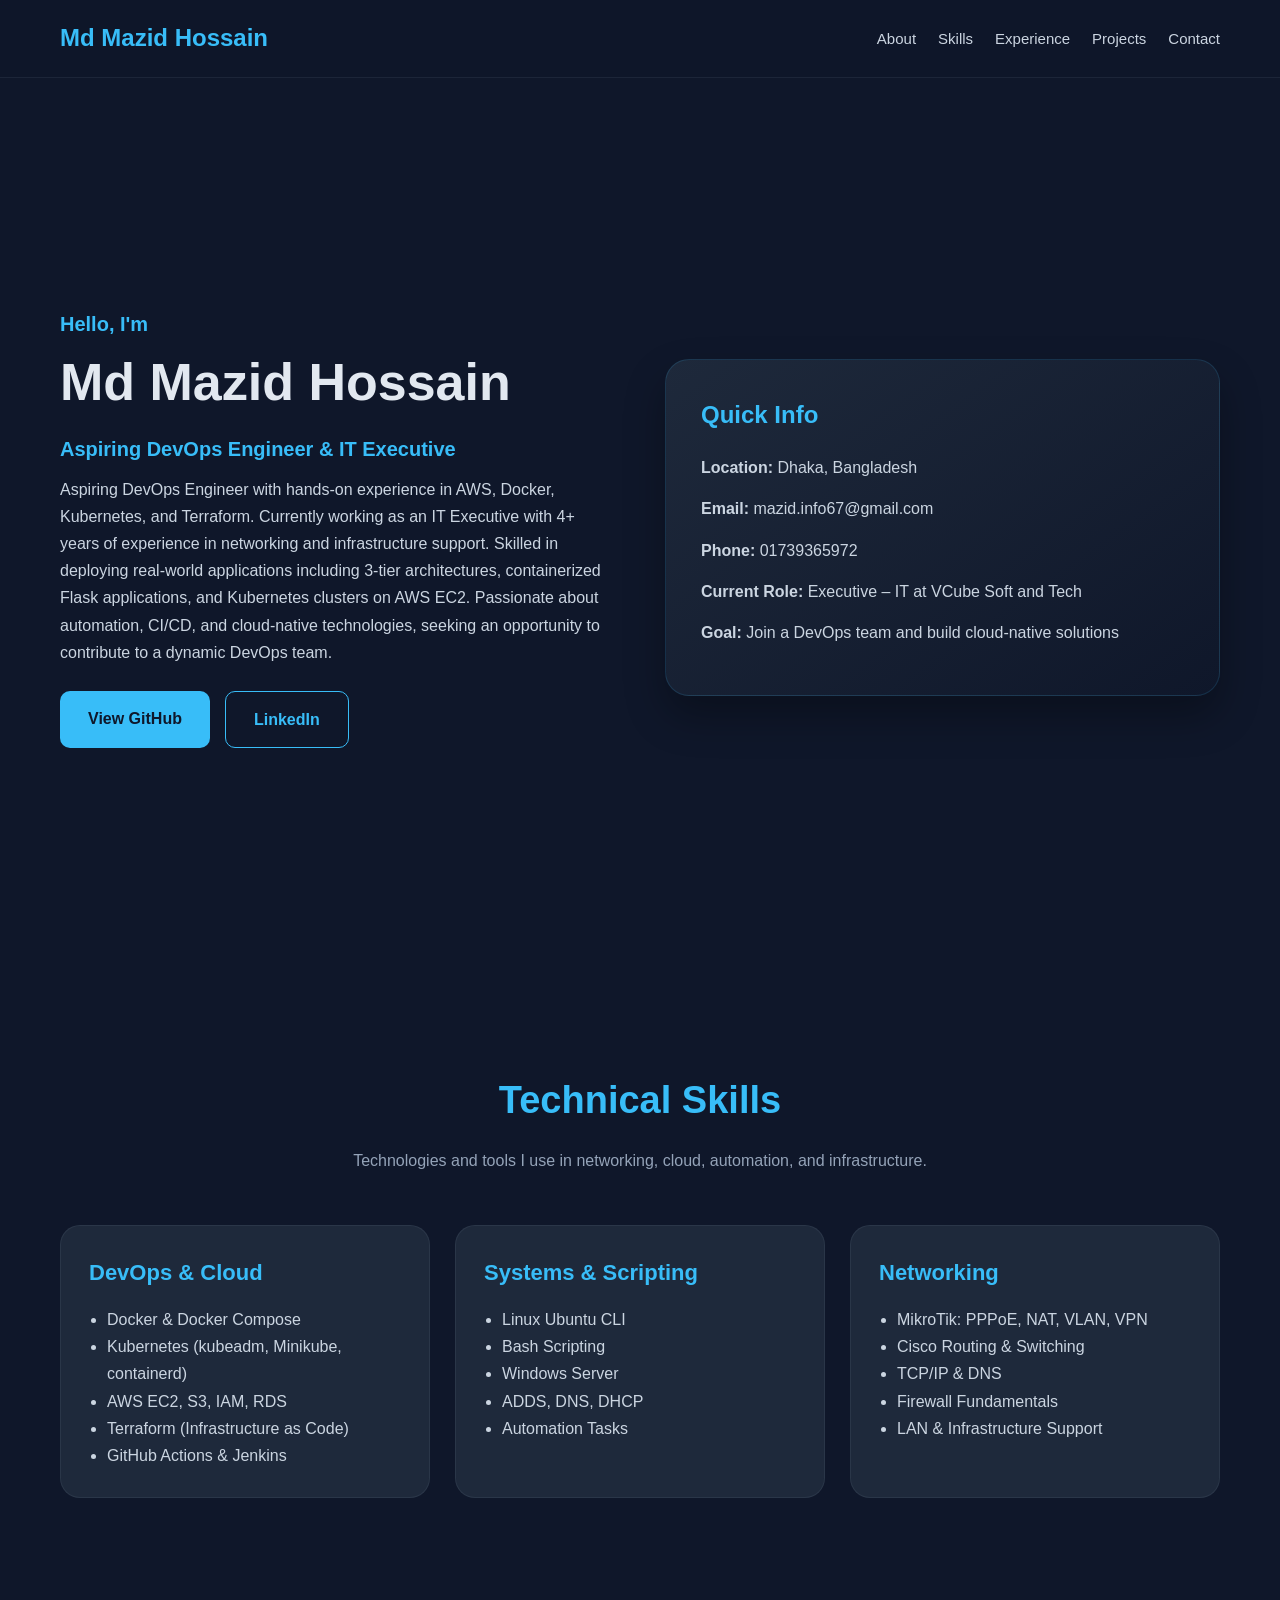
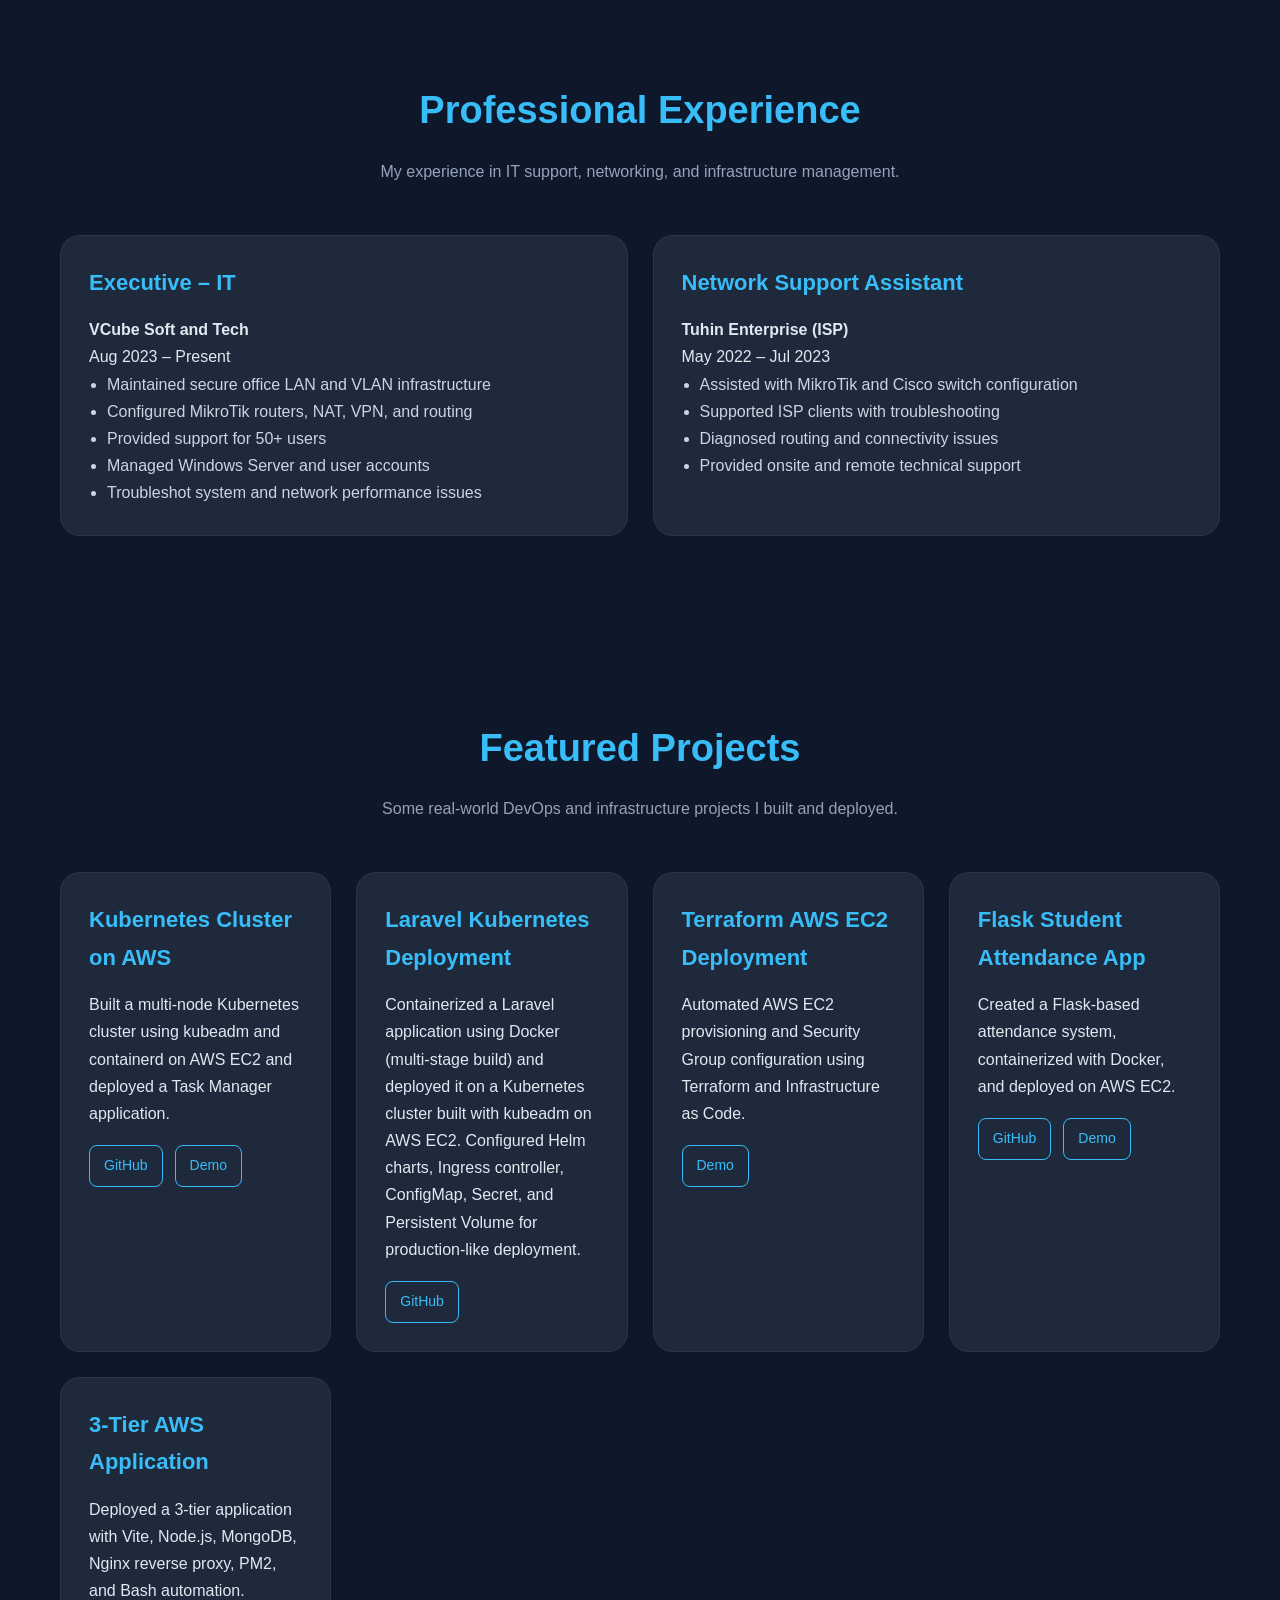
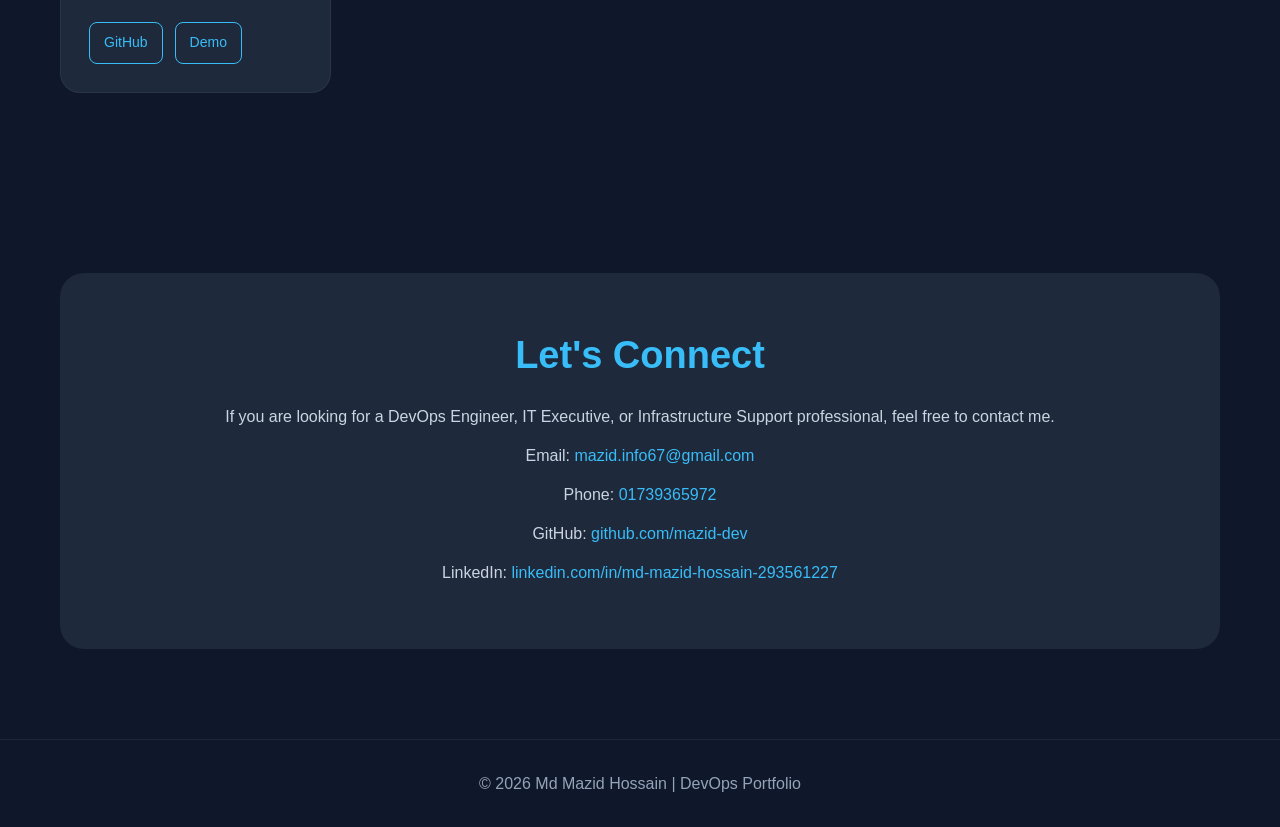
==== commit 15a6517e: "Restore Laravel Kubernetes Deployment project card Restored the Laravel Kubernetes Deployment projec" ====
--- a/index.html
+++ b/index.html
@@ -395,7 +395,19 @@
     <h2 class="section-title">Featured Projects</h2>
     <p class="section-subtitle">Some real-world DevOps and infrastructure projects I built and deployed.</p>
 
-    <div class="card">
+  
+
+    <div class="projects-grid">
+      <div class="card">
+        <h3>Kubernetes Cluster on AWS</h3>
+        <p>Built a multi-node Kubernetes cluster using kubeadm and containerd on AWS EC2 and deployed a Task Manager application.</p>
+        <div class="project-links">
+          <a href="https://github.com/mazid-dev/task-manager-project.git" target="_blank">GitHub</a>
+          <a href="https://bit.ly/4crPwot" target="_blank">Demo</a>
+        </div>
+      </div>
+      
+       <div class="card">
   <h3>Laravel Kubernetes Deployment</h3>
   <p>
     Containerized a Laravel application using Docker (multi-stage build) and deployed it on a Kubernetes cluster built with kubeadm on AWS EC2. Configured Helm charts, Ingress controller, ConfigMap, Secret, and Persistent Volume for production-like deployment.
@@ -406,16 +418,6 @@
   </div>
 </div>
 
-    <div class="projects-grid">
-      <div class="card">
-        <h3>Kubernetes Cluster on AWS</h3>
-        <p>Built a multi-node Kubernetes cluster using kubeadm and containerd on AWS EC2 and deployed a Task Manager application.</p>
-        <div class="project-links">
-          <a href="https://github.com/mazid-dev/task-manager-project.git" target="_blank">GitHub</a>
-          <a href="https://bit.ly/4crPwot" target="_blank">Demo</a>
-        </div>
-      </div>
-
       <div class="card">
         <h3>Terraform AWS EC2 Deployment</h3>
         <p>Automated AWS EC2 provisioning and Security Group configuration using Terraform and Infrastructure as Code.</p>
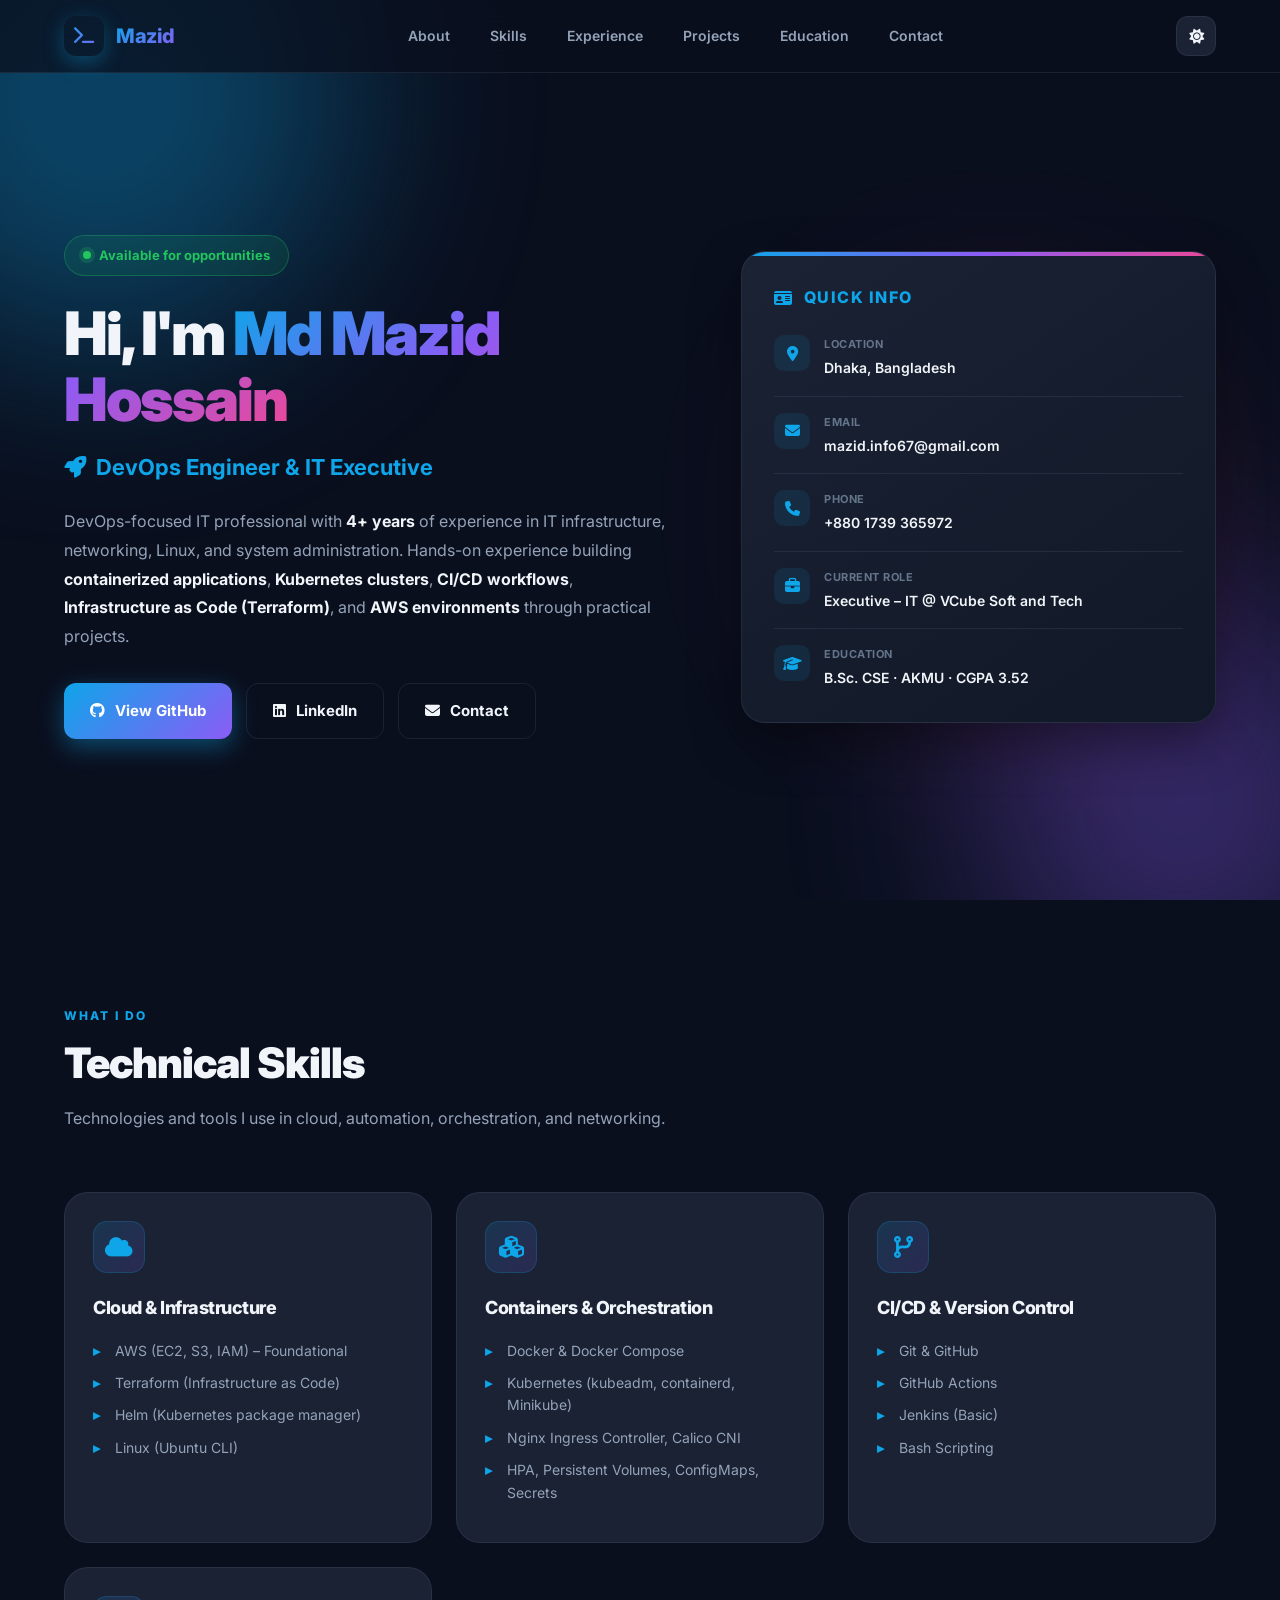
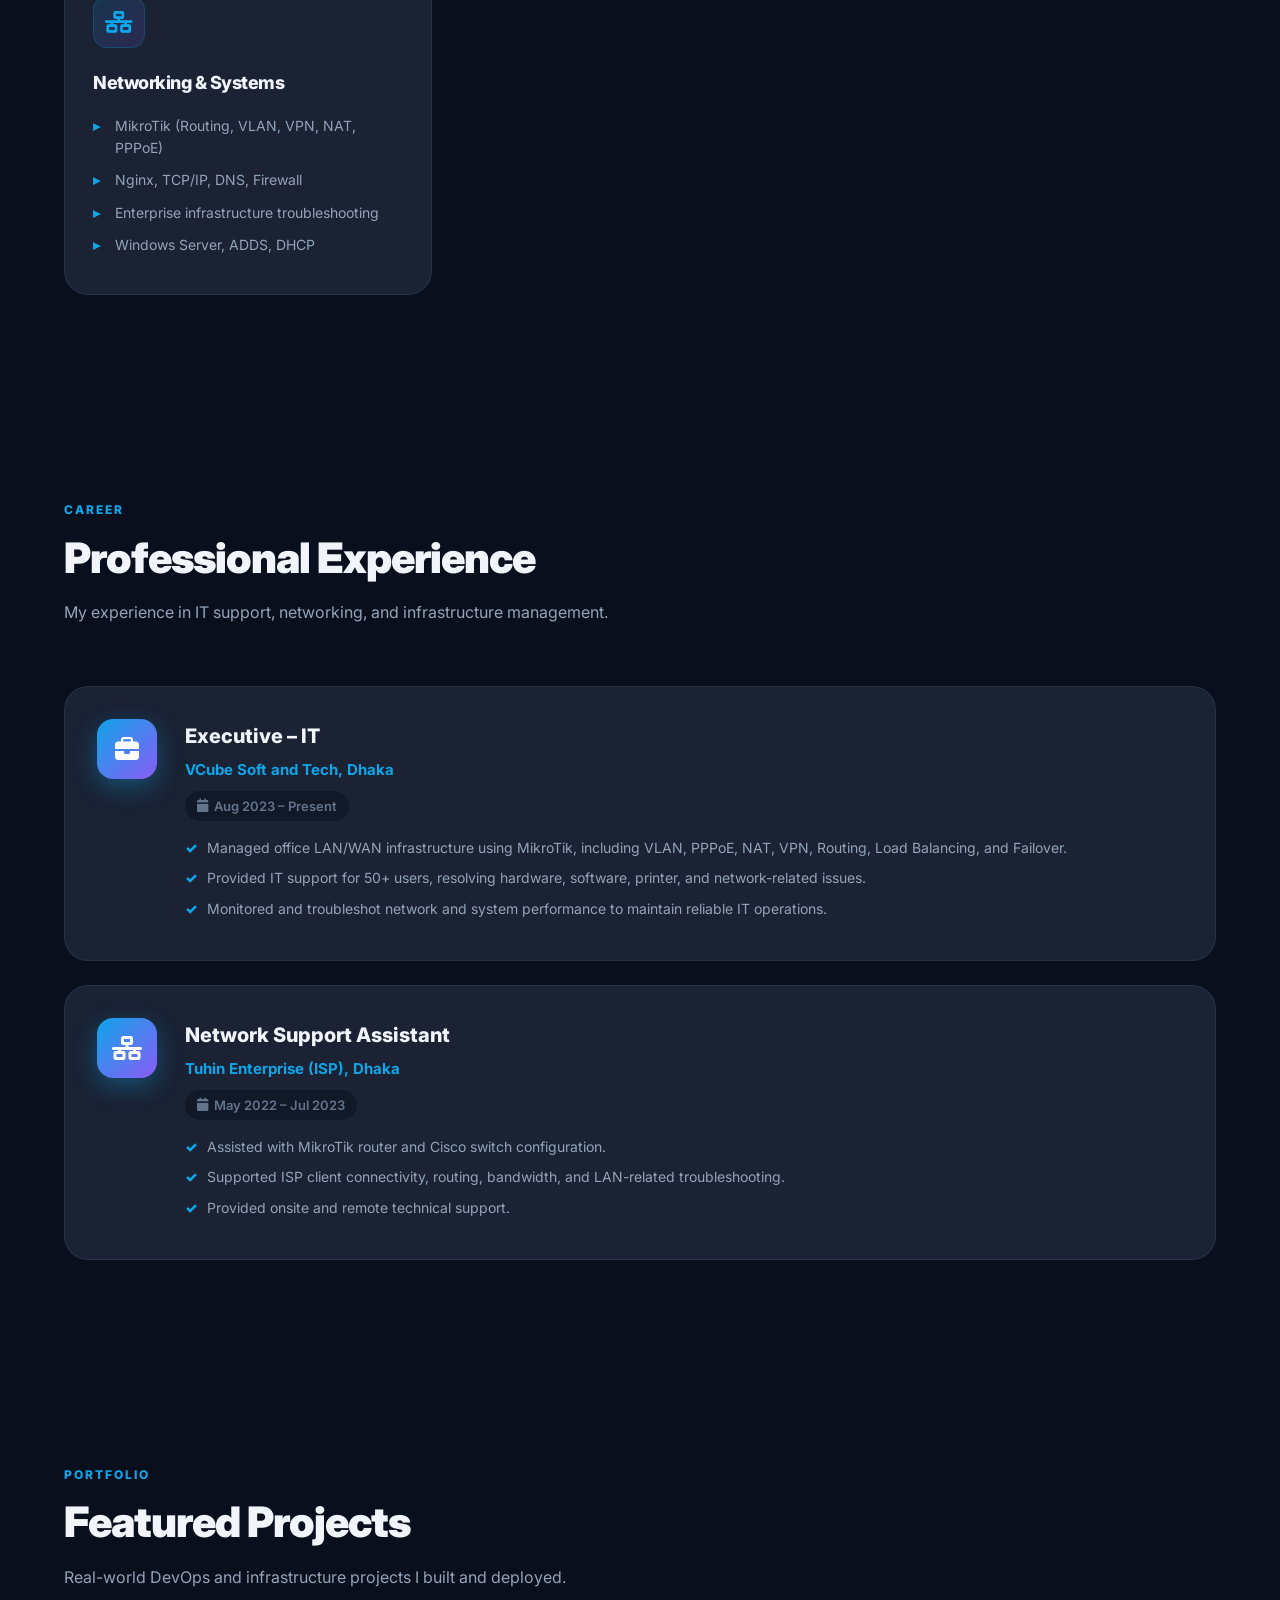
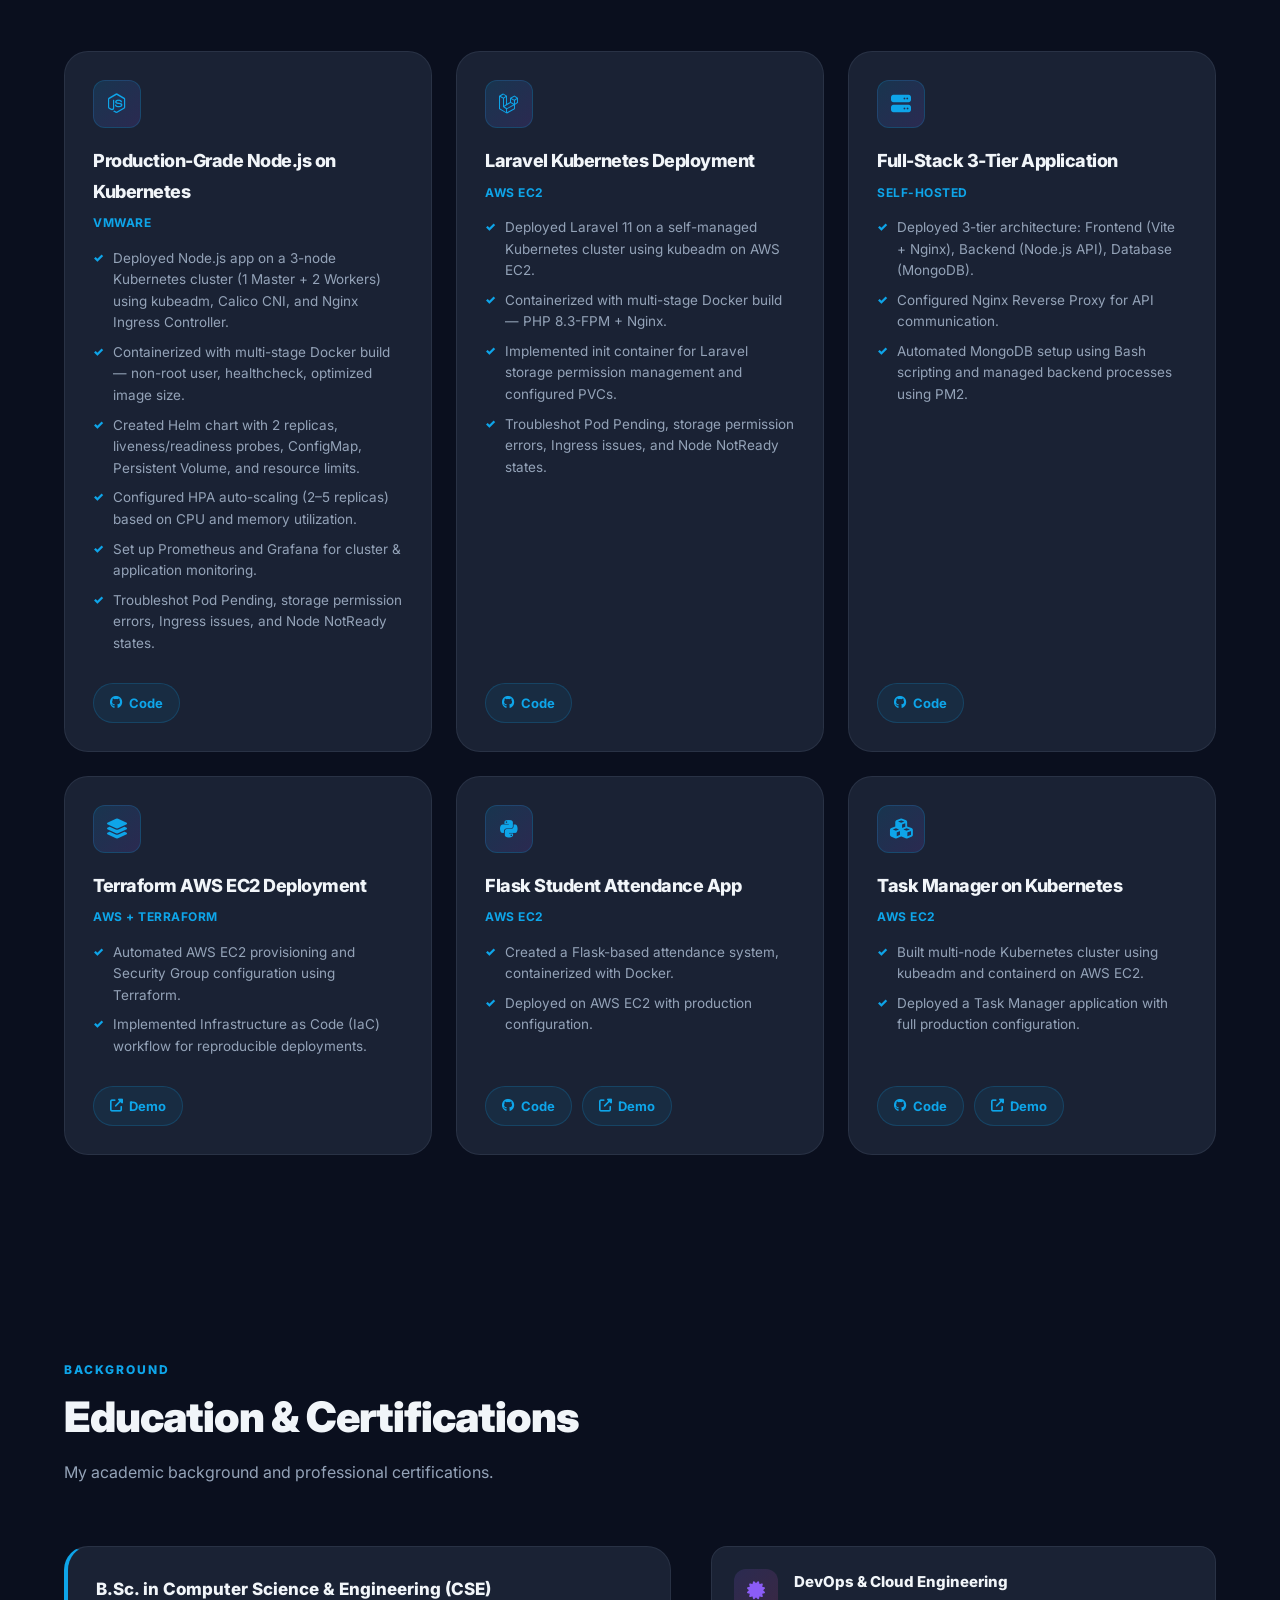
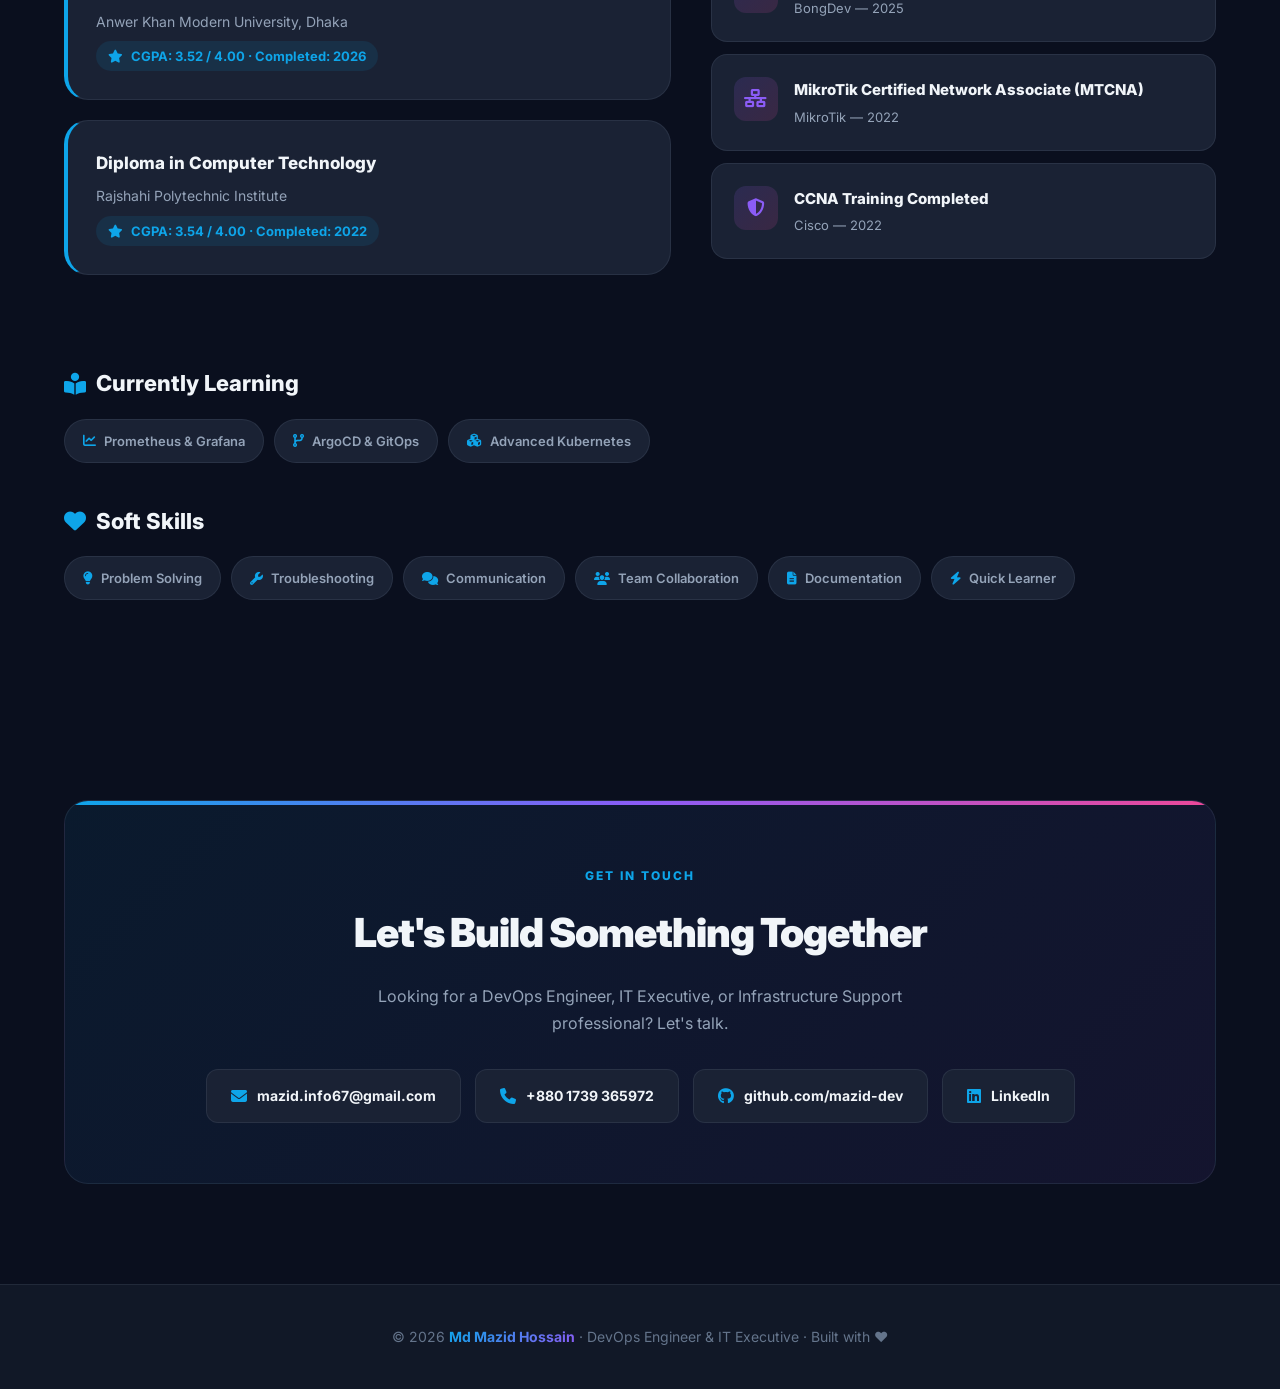
==== commit 839148b6: "personal portfolio Updated" ====
--- a/index.html
+++ b/index.html
@@ -1,45 +1,131 @@
 <!DOCTYPE html>
 <html lang="en">
 <head>
-  <!-- SEO Description -->
-<meta name="description" content="Mazid Hossain is a DevOps Engineer and IT Executive from Bangladesh. Skilled in AWS, Docker, Kubernetes, Terraform, and Networking.">
-
-<!-- Keywords -->
-<meta name="keywords" content="Mazid Hossain, DevOps Engineer Bangladesh, AWS, Docker, Kubernetes, Terraform, MikroTik, IT Executive">
-
-<!-- Author -->
-<meta name="author" content="Mazid Hossain">
-
-<!-- Google Verification -->
-<meta name="google-site-verification" content="bzo8lv9wVdJ8SrO7r9EM34XbGyGEyRKsLjiWbRtVUzs">
-
-<!-- Robots -->
-<meta name="robots" content="index, follow">
-
-<!-- Canonical -->
-<link rel="canonical" href="https://mazidhossain.netlify.app/">
+  <meta charset="UTF-8">
+  <meta name="viewport" content="width=device-width, initial-scale=1.0">
+  <title>Md Mazid Hossain | DevOps Engineer & IT Executive</title>
+
+  <!-- SEO -->
+  <meta name="description" content="Md Mazid Hossain — DevOps Engineer & IT Executive from Dhaka, Bangladesh. Skilled in AWS, Docker, Kubernetes, Terraform, and MikroTik networking.">
+  <meta name="keywords" content="Mazid Hossain, DevOps Engineer Bangladesh, AWS, Docker, Kubernetes, Terraform, MikroTik, IT Executive, Anwer Khan Modern University">
+  <meta name="author" content="Md Mazid Hossain">
+  <meta name="google-site-verification" content="bzo8lv9wVdJ8SrO7r9EM34XbGyGEyRKsLjiWbRtVUzs">
+  <meta name="robots" content="index, follow">
+  <link rel="canonical" href="https://mazidhossain.netlify.app/">
+
+  <!-- Open Graph -->
+  <meta property="og:title" content="Md Mazid Hossain | DevOps Engineer">
+  <meta property="og:description" content="DevOps Engineer skilled in AWS, Docker, Kubernetes, Terraform.">
+  <meta property="og:type" content="website">
+
+  <!-- Fonts & Icons -->
+  <link rel="preconnect" href="https://fonts.googleapis.com">
+  <link rel="preconnect" href="https://fonts.gstatic.com" crossorigin>
+  <link href="https://fonts.googleapis.com/css2?family=Inter:wght@300;400;500;600;700;800;900&family=JetBrains+Mono:wght@400;600&display=swap" rel="stylesheet">
+  <link rel="stylesheet" href="https://cdnjs.cloudflare.com/ajax/libs/font-awesome/6.5.0/css/all.min.css">
+
   <style>
     * {
       margin: 0;
       padding: 0;
       box-sizing: border-box;
       scroll-behavior: smooth;
-      font-family: 'Poppins', sans-serif;
-    }
+    }
+
+    :root {
+      --primary: #0ea5e9;
+      --primary-dark: #0284c7;
+      --accent: #8b5cf6;
+      --pink: #ec4899;
+      --green: #22c55e;
+      --bg: #0a0f1e;
+      --bg-alt: #111827;
+      --card: #1a2234;
+      --card-hover: #1f2a42;
+      --text: #f1f5f9;
+      --text-soft: #94a3b8;
+      --text-muted: #64748b;
+      --border: rgba(148, 163, 184, 0.12);
+      --border-hover: rgba(14, 165, 233, 0.4);
+      --shadow: 0 4px 20px rgba(0, 0, 0, 0.3);
+      --shadow-lg: 0 20px 50px rgba(0, 0, 0, 0.4);
+      --radius: 16px;
+      --radius-lg: 24px;
+      --transition: all 0.3s cubic-bezier(0.4, 0, 0.2, 1);
+    }
+
+    body.light-mode {
+      --bg: #f8fafc;
+      --bg-alt: #f1f5f9;
+      --card: #ffffff;
+      --card-hover: #f8fafc;
+      --text: #0f172a;
+      --text-soft: #475569;
+      --text-muted: #64748b;
+      --border: rgba(15, 23, 42, 0.08);
+      --border-hover: rgba(14, 165, 233, 0.5);
+      --shadow: 0 4px 20px rgba(15, 23, 42, 0.08);
+      --shadow-lg: 0 20px 50px rgba(15, 23, 42, 0.15);
+    }
+
+    html { scroll-behavior: smooth; }
 
     body {
-      background: #0f172a;
-      color: #e2e8f0;
+      font-family: 'Inter', -apple-system, BlinkMacSystemFont, sans-serif;
+      background: var(--bg);
+      color: var(--text);
       line-height: 1.7;
-    }
-
+      overflow-x: hidden;
+      transition: background 0.4s, color 0.4s;
+    }
+
+    a { text-decoration: none; color: inherit; }
+    ul { list-style: none; }
+    img { max-width: 100%; display: block; }
+
+    /* ═══ BACKGROUND BLOBS ═══ */
+    .bg-blobs {
+      position: fixed;
+      inset: 0;
+      overflow: hidden;
+      z-index: -1;
+      pointer-events: none;
+    }
+
+    .blob {
+      position: absolute;
+      border-radius: 50%;
+      filter: blur(100px);
+      opacity: 0.35;
+      animation: floatBlob 15s ease-in-out infinite;
+    }
+
+    .blob-1 { width: 500px; height: 500px; background: #0ea5e9; top: -150px; left: -150px; }
+    .blob-2 { width: 400px; height: 400px; background: #8b5cf6; bottom: -100px; right: -100px; animation-delay: 5s; }
+    .blob-3 { width: 300px; height: 300px; background: #ec4899; top: 40%; right: 10%; animation-delay: 10s; }
+
+    body.light-mode .blob { opacity: 0.15; }
+
+    @keyframes floatBlob {
+      0%, 100% { transform: translate(0, 0) scale(1); }
+      33% { transform: translate(40px, -30px) scale(1.1); }
+      66% { transform: translate(-30px, 30px) scale(0.95); }
+    }
+
+    /* ═══ NAVBAR ═══ */
     header {
       position: sticky;
       top: 0;
-      background: rgba(15, 23, 42, 0.95);
-      backdrop-filter: blur(10px);
       z-index: 1000;
-      border-bottom: 1px solid rgba(148, 163, 184, 0.1);
+      background: rgba(10, 15, 30, 0.75);
+      backdrop-filter: blur(20px);
+      -webkit-backdrop-filter: blur(20px);
+      border-bottom: 1px solid var(--border);
+      transition: var(--transition);
+    }
+
+    body.light-mode header {
+      background: rgba(248, 250, 252, 0.85);
     }
 
     .navbar {
@@ -48,418 +134,1410 @@
       display: flex;
       justify-content: space-between;
       align-items: center;
-      padding: 18px 20px;
+      padding: 16px 24px;
     }
 
     .logo {
-      font-size: 24px;
-      font-weight: 700;
-      color: #38bdf8;
+      display: inline-flex;
+      align-items: center;
+      gap: 12px;
+      font-size: 20px;
+      font-weight: 800;
+      color: var(--text);
+      letter-spacing: -0.5px;
+      cursor: pointer;
+    }
+
+    .logo-icon {
+      width: 40px;
+      height: 40px;
+      border-radius: 12px;
+      background: linear-gradient(135deg, var(--primary), var(--accent));
+      display: flex;
+      align-items: center;
+      justify-content: center;
+      color: #fff;
+      font-size: 18px;
+      box-shadow: 0 6px 20px rgba(14, 165, 233, 0.35);
+      transition: var(--transition);
+    }
+
+    .logo:hover .logo-icon {
+      transform: rotate(-8deg) scale(1.08);
+    }
+
+    .logo span {
+      background: linear-gradient(135deg, var(--primary), var(--accent));
+      -webkit-background-clip: text;
+      background-clip: text;
+      -webkit-text-fill-color: transparent;
     }
 
     .navbar ul {
       display: flex;
-      list-style: none;
-      gap: 22px;
-    }
-
-    .navbar a {
-      text-decoration: none;
-      color: #cbd5e1;
+      gap: 8px;
+      align-items: center;
+    }
+
+    .navbar ul a {
+      display: inline-block;
+      padding: 8px 16px;
+      font-size: 14px;
+      font-weight: 600;
+      color: var(--text-soft);
+      border-radius: 10px;
+      transition: var(--transition);
+    }
+
+    .navbar ul a:hover {
+      color: var(--primary);
+      background: rgba(14, 165, 233, 0.1);
+    }
+
+    .nav-actions {
+      display: flex;
+      gap: 10px;
+      align-items: center;
+    }
+
+    .theme-toggle {
+      width: 40px;
+      height: 40px;
+      border-radius: 12px;
+      border: 1px solid var(--border);
+      background: var(--card);
+      color: var(--text);
+      cursor: pointer;
       font-size: 15px;
-      transition: 0.3s;
-    }
-
-    .navbar a:hover {
-      color: #38bdf8;
-    }
-
+      transition: var(--transition);
+      display: flex;
+      align-items: center;
+      justify-content: center;
+    }
+
+    .theme-toggle:hover {
+      border-color: var(--primary);
+      color: var(--primary);
+      transform: translateY(-2px);
+    }
+
+    .menu-toggle {
+      display: none;
+      width: 40px;
+      height: 40px;
+      border-radius: 12px;
+      border: 1px solid var(--border);
+      background: var(--card);
+      color: var(--text);
+      cursor: pointer;
+      font-size: 15px;
+    }
+
+    /* ═══ HERO ═══ */
     .hero {
       max-width: 1200px;
       margin: auto;
-      min-height: 100vh;
+      min-height: calc(100vh - 72px);
       display: grid;
-      grid-template-columns: repeat(auto-fit, minmax(320px, 1fr));
-      align-items: center;
-      gap: 50px;
-      padding: 60px 20px;
-    }
-
-    .hero-text h3 {
-      color: #38bdf8;
-      font-size: 20px;
-      margin-bottom: 10px;
+      grid-template-columns: 1.3fr 1fr;
+      align-items: center;
+      gap: 60px;
+      padding: 60px 24px;
+    }
+
+    .hero-badge {
+      display: inline-flex;
+      align-items: center;
+      gap: 8px;
+      padding: 8px 18px;
+      border-radius: 999px;
+      background: rgba(34, 197, 94, 0.1);
+      border: 1px solid rgba(34, 197, 94, 0.3);
+      color: var(--green);
+      font-size: 13px;
+      font-weight: 700;
+      margin-bottom: 24px;
+      animation: fadeUp 0.6s ease-out;
+    }
+
+    .hero-badge .dot {
+      width: 8px;
+      height: 8px;
+      border-radius: 50%;
+      background: var(--green);
+      box-shadow: 0 0 0 4px rgba(34, 197, 94, 0.2);
+      animation: pulseDot 2s ease-in-out infinite;
+    }
+
+    @keyframes pulseDot {
+      0%, 100% { box-shadow: 0 0 0 4px rgba(34, 197, 94, 0.2); }
+      50% { box-shadow: 0 0 0 8px rgba(34, 197, 94, 0.05); }
     }
 
     .hero-text h1 {
-      font-size: 52px;
-      line-height: 1.2;
-      margin-bottom: 18px;
+      font-size: clamp(36px, 5.5vw, 60px);
+      line-height: 1.1;
+      font-weight: 900;
+      letter-spacing: -2px;
+      margin-bottom: 16px;
+      animation: fadeUp 0.6s ease-out 0.1s both;
+    }
+
+    .hero-text h1 .gradient {
+      background: linear-gradient(135deg, var(--primary), var(--accent), var(--pink));
+      -webkit-background-clip: text;
+      background-clip: text;
+      -webkit-text-fill-color: transparent;
+    }
+
+    .hero-text .role {
+      font-size: clamp(18px, 2vw, 22px);
+      color: var(--primary);
+      font-weight: 700;
+      margin-bottom: 20px;
+      display: flex;
+      align-items: center;
+      gap: 10px;
+      animation: fadeUp 0.6s ease-out 0.15s both;
     }
 
     .hero-text p {
-      color: #cbd5e1;
-      margin-bottom: 25px;
-      max-width: 650px;
+      color: var(--text-soft);
+      font-size: 16px;
+      line-height: 1.8;
+      margin-bottom: 32px;
+      max-width: 620px;
+      animation: fadeUp 0.6s ease-out 0.2s both;
+    }
+
+    .hero-text p strong {
+      color: var(--text);
+      font-weight: 700;
     }
 
     .btn-group {
       display: flex;
       flex-wrap: wrap;
-      gap: 15px;
+      gap: 14px;
+      animation: fadeUp 0.6s ease-out 0.25s both;
     }
 
     .btn {
-      padding: 14px 28px;
+      display: inline-flex;
+      align-items: center;
+      gap: 10px;
+      padding: 14px 26px;
+      border-radius: 12px;
+      font-weight: 700;
+      font-size: 15px;
+      transition: var(--transition);
+      cursor: pointer;
+      border: none;
+    }
+
+    .btn-primary {
+      background: linear-gradient(135deg, var(--primary), var(--accent));
+      color: #fff;
+      box-shadow: 0 8px 24px rgba(14, 165, 233, 0.4);
+    }
+
+    .btn-primary:hover {
+      transform: translateY(-3px);
+      box-shadow: 0 12px 32px rgba(14, 165, 233, 0.55);
+    }
+
+    .btn-outline {
+      background: transparent;
+      color: var(--text);
+      border: 1.5px solid var(--border);
+    }
+
+    .btn-outline:hover {
+      border-color: var(--primary);
+      color: var(--primary);
+      transform: translateY(-3px);
+      background: rgba(14, 165, 233, 0.05);
+    }
+
+    @keyframes fadeUp {
+      from { opacity: 0; transform: translateY(24px); }
+      to { opacity: 1; transform: translateY(0); }
+    }
+
+    /* Hero Card */
+    .hero-card {
+      background: linear-gradient(145deg, var(--card), var(--bg-alt));
+      border: 1px solid var(--border);
+      border-radius: var(--radius-lg);
+      padding: 32px;
+      box-shadow: var(--shadow-lg);
+      position: relative;
+      overflow: hidden;
+      animation: fadeUp 0.6s ease-out 0.3s both;
+    }
+
+    .hero-card::before {
+      content: '';
+      position: absolute;
+      top: 0; left: 0; right: 0;
+      height: 4px;
+      background: linear-gradient(90deg, var(--primary), var(--accent), var(--pink));
+    }
+
+    .hero-card h2 {
+      color: var(--primary);
+      font-size: 16px;
+      font-weight: 800;
+      text-transform: uppercase;
+      letter-spacing: 1.5px;
+      margin-bottom: 24px;
+      display: flex;
+      align-items: center;
+      gap: 10px;
+    }
+
+    .hero-card ul {
+      display: flex;
+      flex-direction: column;
+      gap: 16px;
+    }
+
+    .hero-card li {
+      display: flex;
+      align-items: flex-start;
+      gap: 14px;
+      padding-bottom: 16px;
+      border-bottom: 1px solid var(--border);
+      font-size: 14px;
+    }
+
+    .hero-card li:last-child {
+      border-bottom: none;
+      padding-bottom: 0;
+    }
+
+    .hero-card .info-icon {
+      width: 36px;
+      height: 36px;
       border-radius: 10px;
-      text-decoration: none;
+      background: rgba(14, 165, 233, 0.1);
+      color: var(--primary);
+      display: flex;
+      align-items: center;
+      justify-content: center;
+      font-size: 15px;
+      flex-shrink: 0;
+    }
+
+    .hero-card .info-content {
+      display: flex;
+      flex-direction: column;
+    }
+
+    .hero-card .info-label {
+      color: var(--text-muted);
+      font-size: 11px;
+      text-transform: uppercase;
+      letter-spacing: 0.5px;
+      font-weight: 700;
+      margin-bottom: 2px;
+    }
+
+    .hero-card .info-value {
+      color: var(--text);
       font-weight: 600;
-      transition: 0.3s;
-    }
-
-    .btn-primary {
-      background: #38bdf8;
-      color: #0f172a;
-    }
-
-    .btn-primary:hover {
-      background: #0ea5e9;
-      transform: translateY(-3px);
-    }
-
-    .btn-outline {
-      border: 1px solid #38bdf8;
-      color: #38bdf8;
-    }
-
-    .btn-outline:hover {
-      background: #38bdf8;
-      color: #0f172a;
-    }
-
-    .hero-card {
-      background: linear-gradient(145deg, #1e293b, #0f172a);
-      border: 1px solid rgba(56, 189, 248, 0.15);
-      border-radius: 24px;
-      padding: 35px;
-      box-shadow: 0 20px 40px rgba(0,0,0,0.3);
-    }
-
-    .hero-card h2 {
-      color: #38bdf8;
-      margin-bottom: 18px;
-    }
-
-    .hero-card ul {
-      list-style: none;
-    }
-
-    .hero-card li {
-      margin-bottom: 14px;
-      color: #cbd5e1;
-    }
-
+    }
+
+    /* ═══ SECTIONS ═══ */
     section {
       max-width: 1200px;
       margin: auto;
-      padding: 90px 20px;
+      padding: 100px 24px;
+    }
+
+    .section-tag {
+      display: inline-block;
+      font-size: 12px;
+      font-weight: 800;
+      color: var(--primary);
+      text-transform: uppercase;
+      letter-spacing: 2px;
+      margin-bottom: 12px;
     }
 
     .section-title {
+      font-size: clamp(28px, 4vw, 42px);
+      font-weight: 900;
+      letter-spacing: -1px;
+      margin-bottom: 16px;
+      line-height: 1.2;
+    }
+
+    .section-subtitle {
+      color: var(--text-soft);
+      max-width: 700px;
+      font-size: 16px;
+      margin-bottom: 60px;
+    }
+
+    .section-header {
+      margin-bottom: 60px;
+    }
+
+    /* ═══ SKILLS ═══ */
+    .skills-grid {
+      display: grid;
+      grid-template-columns: repeat(auto-fit, minmax(280px, 1fr));
+      gap: 24px;
+    }
+
+    .card {
+      background: var(--card);
+      padding: 28px;
+      border-radius: var(--radius-lg);
+      border: 1px solid var(--border);
+      transition: var(--transition);
+    }
+
+    .card:hover {
+      transform: translateY(-6px);
+      border-color: var(--border-hover);
+      box-shadow: 0 20px 40px rgba(14, 165, 233, 0.15);
+      background: var(--card-hover);
+    }
+
+    .card-icon {
+      width: 52px;
+      height: 52px;
+      border-radius: 14px;
+      background: linear-gradient(135deg, rgba(14, 165, 233, 0.15), rgba(139, 92, 246, 0.15));
+      display: flex;
+      align-items: center;
+      justify-content: center;
+      color: var(--primary);
+      font-size: 22px;
+      margin-bottom: 20px;
+      border: 1px solid rgba(14, 165, 233, 0.2);
+    }
+
+    .card h3 {
+      color: var(--text);
+      margin-bottom: 16px;
+      font-size: 18px;
+      font-weight: 800;
+      letter-spacing: -0.5px;
+    }
+
+    .card ul {
+      color: var(--text-soft);
+      font-size: 14px;
+    }
+
+    .card ul li {
+      position: relative;
+      padding-left: 22px;
+      margin-bottom: 10px;
+      line-height: 1.6;
+    }
+
+    .card ul li::before {
+      content: '▸';
+      position: absolute;
+      left: 0;
+      color: var(--primary);
+      font-weight: 900;
+    }
+
+    /* ═══ EXPERIENCE ═══ */
+    .experience-list {
+      display: flex;
+      flex-direction: column;
+      gap: 24px;
+    }
+
+    .experience-card {
+      background: var(--card);
+      padding: 32px;
+      border-radius: var(--radius-lg);
+      border: 1px solid var(--border);
+      display: grid;
+      grid-template-columns: auto 1fr;
+      gap: 28px;
+      transition: var(--transition);
+    }
+
+    .experience-card:hover {
+      border-color: var(--border-hover);
+      box-shadow: 0 20px 40px rgba(14, 165, 233, 0.1);
+      transform: translateX(6px);
+    }
+
+    .exp-icon {
+      width: 60px;
+      height: 60px;
+      border-radius: 16px;
+      background: linear-gradient(135deg, var(--primary), var(--accent));
+      display: flex;
+      align-items: center;
+      justify-content: center;
+      color: #fff;
+      font-size: 24px;
+      box-shadow: 0 8px 24px rgba(14, 165, 233, 0.35);
+      flex-shrink: 0;
+    }
+
+    .exp-content h3 {
+      color: var(--text);
+      font-size: 20px;
+      font-weight: 800;
+      margin-bottom: 4px;
+    }
+
+    .exp-company {
+      color: var(--primary);
+      font-weight: 700;
+      font-size: 15px;
+      margin-bottom: 8px;
+    }
+
+    .exp-period {
+      color: var(--text-muted);
+      font-size: 13px;
+      font-weight: 600;
+      display: inline-flex;
+      align-items: center;
+      gap: 6px;
+      padding: 4px 12px;
+      background: var(--bg-alt);
+      border-radius: 999px;
+      margin-bottom: 16px;
+    }
+
+    .exp-content ul {
+      color: var(--text-soft);
+      font-size: 14px;
+    }
+
+    .exp-content ul li {
+      position: relative;
+      padding-left: 22px;
+      margin-bottom: 8px;
+      line-height: 1.6;
+    }
+
+    .exp-content ul li::before {
+      content: '✓';
+      position: absolute;
+      left: 0;
+      color: var(--primary);
+      font-weight: 900;
+    }
+
+    /* ═══ PROJECTS ═══ */
+    .projects-grid {
+      display: grid;
+      grid-template-columns: repeat(auto-fit, minmax(340px, 1fr));
+      gap: 24px;
+    }
+
+    .project-card {
+      background: var(--card);
+      padding: 28px;
+      border-radius: var(--radius-lg);
+      border: 1px solid var(--border);
+      transition: var(--transition);
+      display: flex;
+      flex-direction: column;
+      position: relative;
+      overflow: hidden;
+    }
+
+    .project-card::before {
+      content: '';
+      position: absolute;
+      top: 0; left: 0;
+      width: 100%;
+      height: 3px;
+      background: linear-gradient(90deg, var(--primary), var(--accent), var(--pink));
+      transform: scaleX(0);
+      transform-origin: left;
+      transition: transform 0.4s ease;
+    }
+
+    .project-card:hover::before {
+      transform: scaleX(1);
+    }
+
+    .project-card:hover {
+      transform: translateY(-8px);
+      border-color: var(--border-hover);
+      box-shadow: 0 20px 40px rgba(14, 165, 233, 0.15);
+    }
+
+    .project-icon {
+      width: 48px;
+      height: 48px;
+      border-radius: 12px;
+      background: linear-gradient(135deg, rgba(14, 165, 233, 0.15), rgba(139, 92, 246, 0.15));
+      display: flex;
+      align-items: center;
+      justify-content: center;
+      color: var(--primary);
+      font-size: 20px;
+      margin-bottom: 18px;
+      border: 1px solid rgba(14, 165, 233, 0.2);
+    }
+
+    .project-card h3 {
+      color: var(--text);
+      font-size: 18px;
+      font-weight: 800;
+      margin-bottom: 6px;
+      letter-spacing: -0.5px;
+    }
+
+    .project-platform {
+      color: var(--primary);
+      font-size: 12px;
+      font-weight: 700;
+      text-transform: uppercase;
+      letter-spacing: 0.5px;
+      margin-bottom: 14px;
+    }
+
+    .project-card ul {
+      color: var(--text-soft);
+      font-size: 13.5px;
+      margin-bottom: 20px;
+      flex-grow: 1;
+    }
+
+    .project-card ul li {
+      position: relative;
+      padding-left: 20px;
+      margin-bottom: 8px;
+      line-height: 1.6;
+    }
+
+    .project-card ul li::before {
+      content: '✓';
+      position: absolute;
+      left: 0;
+      color: var(--primary);
+      font-weight: 900;
+      font-size: 12px;
+    }
+
+    .project-links {
+      display: flex;
+      gap: 10px;
+      flex-wrap: wrap;
+    }
+
+    .project-links a {
+      display: inline-flex;
+      align-items: center;
+      gap: 6px;
+      font-size: 13px;
+      font-weight: 700;
+      color: var(--primary);
+      padding: 8px 16px;
+      border-radius: 999px;
+      background: rgba(14, 165, 233, 0.08);
+      border: 1px solid rgba(14, 165, 233, 0.2);
+      transition: var(--transition);
+    }
+
+    .project-links a:hover {
+      background: var(--primary);
+      color: #fff;
+      transform: translateY(-2px);
+    }
+
+    /* ═══ EDUCATION & CERTS (2-COL) ═══ */
+    .two-col-grid {
+      display: grid;
+      grid-template-columns: 1.2fr 1fr;
+      gap: 40px;
+      align-items: start;
+    }
+
+    .edu-card {
+      background: var(--card);
+      padding: 28px;
+      border-radius: var(--radius-lg);
+      border: 1px solid var(--border);
+      margin-bottom: 20px;
+      border-left: 4px solid var(--primary);
+      transition: var(--transition);
+    }
+
+    .edu-card:hover {
+      transform: translateX(6px);
+      box-shadow: 0 12px 28px rgba(14, 165, 233, 0.12);
+    }
+
+    .edu-card h3 {
+      font-size: 17px;
+      font-weight: 800;
+      color: var(--text);
+      margin-bottom: 6px;
+    }
+
+    .edu-card .institute {
+      color: var(--text-soft);
+      font-size: 14px;
+      margin-bottom: 8px;
+    }
+
+    .edu-card .meta {
+      display: inline-flex;
+      align-items: center;
+      gap: 8px;
+      font-size: 13px;
+      font-weight: 700;
+      color: var(--primary);
+      padding: 4px 12px;
+      background: rgba(14, 165, 233, 0.1);
+      border-radius: 999px;
+    }
+
+    .cert-card {
+      background: var(--card);
+      padding: 22px;
+      border-radius: var(--radius);
+      border: 1px solid var(--border);
+      margin-bottom: 12px;
+      display: flex;
+      gap: 16px;
+      align-items: flex-start;
+      transition: var(--transition);
+    }
+
+    .cert-card:hover {
+      border-color: var(--border-hover);
+      transform: translateY(-3px);
+    }
+
+    .cert-icon {
+      width: 44px;
+      height: 44px;
+      border-radius: 12px;
+      background: linear-gradient(135deg, rgba(139, 92, 246, 0.15), rgba(236, 72, 153, 0.15));
+      display: flex;
+      align-items: center;
+      justify-content: center;
+      color: var(--accent);
+      font-size: 18px;
+      flex-shrink: 0;
+    }
+
+    .cert-content h4 {
+      font-size: 15px;
+      font-weight: 800;
+      color: var(--text);
+      margin-bottom: 3px;
+    }
+
+    .cert-content p {
+      font-size: 13px;
+      color: var(--text-soft);
+    }
+
+    /* ═══ LEARNING + SOFT SKILLS ═══ */
+    .pills-wrap {
+      display: flex;
+      flex-wrap: wrap;
+      gap: 10px;
+      margin-top: 16px;
+    }
+
+    .pill {
+      display: inline-flex;
+      align-items: center;
+      gap: 8px;
+      padding: 10px 18px;
+      background: var(--card);
+      border: 1px solid var(--border);
+      border-radius: 999px;
+      font-size: 13px;
+      font-weight: 600;
+      color: var(--text-soft);
+      transition: var(--transition);
+    }
+
+    .pill i {
+      color: var(--primary);
+      font-size: 13px;
+    }
+
+    .pill:hover {
+      border-color: var(--primary);
+      color: var(--text);
+      transform: translateY(-2px);
+    }
+
+    /* ═══ CONTACT ═══ */
+    .contact-wrap {
+      background: linear-gradient(135deg, rgba(14, 165, 233, 0.08), rgba(139, 92, 246, 0.08));
+      border: 1px solid var(--border);
+      border-radius: var(--radius-lg);
+      padding: 60px 40px;
       text-align: center;
-      font-size: 38px;
-      margin-bottom: 15px;
-      color: #38bdf8;
-    }
-
-    .section-subtitle {
-      text-align: center;
-      color: #94a3b8;
-      max-width: 700px;
-      margin: 0 auto 50px;
-    }
-
-    .skills-grid,
-    .projects-grid,
-    .experience-grid {
-      display: grid;
-      grid-template-columns: repeat(auto-fit, minmax(260px, 1fr));
-      gap: 25px;
-    }
-
-    .card {
-      background: #1e293b;
-      padding: 28px;
-      border-radius: 20px;
-      border: 1px solid rgba(148, 163, 184, 0.1);
-      transition: 0.3s;
-    }
-
-    .card:hover {
-      transform: translateY(-8px);
-      border-color: rgba(56, 189, 248, 0.4);
-    }
-
-    .card h3 {
-      color: #38bdf8;
-      margin-bottom: 15px;
-      font-size: 22px;
-    }
-
-    .card ul {
-      padding-left: 18px;
-      color: #cbd5e1;
-    }
-
-    .project-links {
-      margin-top: 18px;
-      display: flex;
-      gap: 12px;
+      position: relative;
+      overflow: hidden;
+    }
+
+    .contact-wrap::before {
+      content: '';
+      position: absolute;
+      top: 0; left: 0; right: 0;
+      height: 4px;
+      background: linear-gradient(90deg, var(--primary), var(--accent), var(--pink));
+    }
+
+    .contact-wrap h2 {
+      font-size: clamp(28px, 4vw, 40px);
+      font-weight: 900;
+      letter-spacing: -1px;
+      margin-bottom: 16px;
+    }
+
+    .contact-wrap p {
+      color: var(--text-soft);
+      max-width: 620px;
+      margin: 0 auto 32px;
+      font-size: 16px;
+    }
+
+    .contact-links {
+      display: flex;
       flex-wrap: wrap;
-    }
-
-    .project-links a {
-      text-decoration: none;
-      color: #38bdf8;
-      border: 1px solid #38bdf8;
-      padding: 8px 14px;
-      border-radius: 8px;
+      justify-content: center;
+      gap: 14px;
+      margin-top: 32px;
+    }
+
+    .contact-btn {
+      display: inline-flex;
+      align-items: center;
+      gap: 10px;
+      padding: 14px 24px;
+      background: var(--card);
+      border: 1px solid var(--border);
+      border-radius: 12px;
       font-size: 14px;
-      transition: 0.3s;
-    }
-
-    .project-links a:hover {
-      background: #38bdf8;
-      color: #0f172a;
-    }
-
-    .contact {
-      text-align: center;
-      background: #1e293b;
-      border-radius: 24px;
-      padding: 50px 20px;
-    }
-
-    .contact p {
-      color: #cbd5e1;
-      margin: 12px 0;
-    }
-
-    .contact a {
-      color: #38bdf8;
-      text-decoration: none;
-    }
-
+      font-weight: 700;
+      color: var(--text);
+      transition: var(--transition);
+    }
+
+    .contact-btn i {
+      color: var(--primary);
+      font-size: 16px;
+    }
+
+    .contact-btn:hover {
+      border-color: var(--primary);
+      transform: translateY(-3px);
+      box-shadow: 0 12px 28px rgba(14, 165, 233, 0.2);
+    }
+
+    /* ═══ FOOTER ═══ */
     footer {
       text-align: center;
-      padding: 30px 20px;
-      color: #94a3b8;
-      border-top: 1px solid rgba(148, 163, 184, 0.1);
-    }
-
-    @media (max-width: 768px) {
-      .navbar {
+      padding: 40px 24px;
+      color: var(--text-muted);
+      font-size: 14px;
+      border-top: 1px solid var(--border);
+      background: var(--bg-alt);
+    }
+
+    footer strong {
+      background: linear-gradient(135deg, var(--primary), var(--accent));
+      -webkit-background-clip: text;
+      background-clip: text;
+      -webkit-text-fill-color: transparent;
+    }
+
+    /* ═══ SCROLL TO TOP ═══ */
+    .scroll-top {
+      position: fixed;
+      bottom: 30px;
+      right: 30px;
+      width: 48px;
+      height: 48px;
+      border-radius: 14px;
+      background: linear-gradient(135deg, var(--primary), var(--accent));
+      color: #fff;
+      border: none;
+      cursor: pointer;
+      font-size: 18px;
+      display: flex;
+      align-items: center;
+      justify-content: center;
+      box-shadow: 0 8px 24px rgba(14, 165, 233, 0.4);
+      opacity: 0;
+      visibility: hidden;
+      transition: var(--transition);
+      z-index: 999;
+    }
+
+    .scroll-top.visible {
+      opacity: 1;
+      visibility: visible;
+    }
+
+    .scroll-top:hover {
+      transform: translateY(-4px);
+      box-shadow: 0 12px 32px rgba(14, 165, 233, 0.6);
+    }
+
+    /* ═══ RESPONSIVE ═══ */
+    @media (max-width: 900px) {
+      .hero {
+        grid-template-columns: 1fr;
+        gap: 40px;
+        padding: 40px 24px;
+        min-height: auto;
+      }
+
+      .two-col-grid {
+        grid-template-columns: 1fr;
+        gap: 40px;
+      }
+
+      .navbar ul {
+        position: fixed;
+        top: 72px;
+        left: 0;
+        right: 0;
         flex-direction: column;
-        gap: 15px;
+        background: var(--bg-alt);
+        padding: 20px;
+        border-bottom: 1px solid var(--border);
+        gap: 4px;
+        transform: translateY(-150%);
+        transition: transform 0.3s ease;
+        z-index: 999;
       }
 
-      .navbar ul {
-        flex-wrap: wrap;
+      .navbar ul.open {
+        transform: translateY(0);
+      }
+
+      .navbar ul a {
+        display: block;
+        padding: 12px 16px;
+        width: 100%;
+      }
+
+      .menu-toggle {
+        display: flex;
+        align-items: center;
         justify-content: center;
       }
-
-      .hero-text h1 {
-        font-size: 38px;
-      }
+    }
+
+    @media (max-width: 600px) {
+      section { padding: 70px 20px; }
+      .hero-card { padding: 24px; }
+      .experience-card { grid-template-columns: 1fr; gap: 16px; }
+      .contact-wrap { padding: 40px 24px; }
+      .btn-group { flex-direction: column; align-items: stretch; }
+      .btn { justify-content: center; }
+      .scroll-top { bottom: 20px; right: 20px; }
     }
   </style>
 </head>
 <body>
 
+  <div class="bg-blobs">
+    <div class="blob blob-1"></div>
+    <div class="blob blob-2"></div>
+    <div class="blob blob-3"></div>
+  </div>
+
   <header>
     <nav class="navbar">
-      <div class="logo">Md Mazid Hossain</div>
-      <ul>
+      <a href="#about" class="logo">
+        <span class="logo-icon"><i class="fas fa-terminal"></i></span>
+        <span>Mazid</span>
+      </a>
+      <ul id="navMenu">
         <li><a href="#about">About</a></li>
         <li><a href="#skills">Skills</a></li>
         <li><a href="#experience">Experience</a></li>
         <li><a href="#projects">Projects</a></li>
+        <li><a href="#education">Education</a></li>
         <li><a href="#contact">Contact</a></li>
       </ul>
+      <div class="nav-actions">
+        <button class="theme-toggle" id="themeToggle" aria-label="Toggle theme">
+          <i class="fas fa-sun"></i>
+        </button>
+        <button class="menu-toggle" id="menuToggle" aria-label="Menu">
+          <i class="fas fa-bars"></i>
+        </button>
+      </div>
     </nav>
   </header>
 
+  <!-- HERO -->
   <section class="hero" id="about">
     <div class="hero-text">
-      <h3>Hello, I'm </h3>
-      <h1>Md Mazid Hossain</h1>
-      <h3>Aspiring DevOps Engineer & IT Executive</h3>
+      <span class="hero-badge">
+        <span class="dot"></span>
+        Available for opportunities
+      </span>
+
+      <h1>
+        Hi, I'm <span class="gradient">Md Mazid<br>Hossain</span>
+      </h1>
+
+      <p class="role">
+        <i class="fas fa-rocket"></i>
+        DevOps Engineer & IT Executive
+      </p>
+
       <p>
-Aspiring DevOps Engineer with hands-on experience in AWS, Docker, Kubernetes, and Terraform. Currently working as
-an IT Executive with 4+ years of experience in networking and infrastructure support.
-Skilled in deploying real-world applications including 3-tier architectures, containerized Flask applications, and
-Kubernetes clusters on AWS EC2. Passionate about automation, CI/CD, and cloud-native technologies, seeking an
-opportunity to contribute to a dynamic DevOps team.
-
+        DevOps-focused IT professional with <strong>4+ years</strong> of experience in IT infrastructure,
+        networking, Linux, and system administration. Hands-on experience building
+        <strong>containerized applications</strong>, <strong>Kubernetes clusters</strong>,
+        <strong>CI/CD workflows</strong>, <strong>Infrastructure as Code (Terraform)</strong>, and
+        <strong>AWS environments</strong> through practical projects.
       </p>
 
       <div class="btn-group">
-        <a href="https://github.com/mazid-dev" class="btn btn-primary" target="_blank">View GitHub</a>
-        <a href="https://www.linkedin.com/in/md-mazid-hossain-293561227/" class="btn btn-outline" target="_blank">LinkedIn</a>
+        <a href="https://github.com/mazid-dev" class="btn btn-primary" target="_blank" rel="noreferrer">
+          <i class="fab fa-github"></i> View GitHub
+        </a>
+        <a href="https://www.linkedin.com/in/md-mazid-hossain-293561227/" class="btn btn-outline" target="_blank" rel="noreferrer">
+          <i class="fab fa-linkedin"></i> LinkedIn
+        </a>
+        <a href="mailto:mazid.info67@gmail.com" class="btn btn-outline">
+          <i class="fas fa-envelope"></i> Contact
+        </a>
       </div>
     </div>
 
-    <div class="hero-card">
-      <h2>Quick Info</h2>
+    <aside class="hero-card">
+      <h2><i class="fas fa-id-card"></i> Quick Info</h2>
       <ul>
-        <li><strong>Location:</strong> Dhaka, Bangladesh</li>
-        <li><strong>Email:</strong> mazid.info67@gmail.com</li>
-        <li><strong>Phone:</strong> 01739365972</li>
-        <li><strong>Current Role:</strong> Executive – IT at VCube Soft and Tech</li>
-        <li><strong>Goal:</strong> Join a DevOps team and build cloud-native solutions</li>
+        <li>
+          <span class="info-icon"><i class="fas fa-map-marker-alt"></i></span>
+          <div class="info-content">
+            <span class="info-label">Location</span>
+            <span class="info-value">Dhaka, Bangladesh</span>
+          </div>
+        </li>
+        <li>
+          <span class="info-icon"><i class="fas fa-envelope"></i></span>
+          <div class="info-content">
+            <span class="info-label">Email</span>
+            <span class="info-value">mazid.info67@gmail.com</span>
+          </div>
+        </li>
+        <li>
+          <span class="info-icon"><i class="fas fa-phone"></i></span>
+          <div class="info-content">
+            <span class="info-label">Phone</span>
+            <span class="info-value">+880 1739 365972</span>
+          </div>
+        </li>
+        <li>
+          <span class="info-icon"><i class="fas fa-briefcase"></i></span>
+          <div class="info-content">
+            <span class="info-label">Current Role</span>
+            <span class="info-value">Executive – IT @ VCube Soft and Tech</span>
+          </div>
+        </li>
+        <li>
+          <span class="info-icon"><i class="fas fa-graduation-cap"></i></span>
+          <div class="info-content">
+            <span class="info-label">Education</span>
+            <span class="info-value">B.Sc. CSE · AKMU · CGPA 3.52</span>
+          </div>
+        </li>
       </ul>
+    </aside>
+  </section>
+
+  <!-- SKILLS -->
+  <section id="skills">
+    <div class="section-header">
+      <span class="section-tag">What I Do</span>
+      <h2 class="section-title">Technical Skills</h2>
+      <p class="section-subtitle">Technologies and tools I use in cloud, automation, orchestration, and networking.</p>
+    </div>
+
+    <div class="skills-grid">
+      <article class="card">
+        <div class="card-icon"><i class="fas fa-cloud"></i></div>
+        <h3>Cloud & Infrastructure</h3>
+        <ul>
+          <li>AWS (EC2, S3, IAM) – Foundational</li>
+          <li>Terraform (Infrastructure as Code)</li>
+          <li>Helm (Kubernetes package manager)</li>
+          <li>Linux (Ubuntu CLI)</li>
+        </ul>
+      </article>
+
+      <article class="card">
+        <div class="card-icon"><i class="fas fa-cubes"></i></div>
+        <h3>Containers & Orchestration</h3>
+        <ul>
+          <li>Docker & Docker Compose</li>
+          <li>Kubernetes (kubeadm, containerd, Minikube)</li>
+          <li>Nginx Ingress Controller, Calico CNI</li>
+          <li>HPA, Persistent Volumes, ConfigMaps, Secrets</li>
+        </ul>
+      </article>
+
+      <article class="card">
+        <div class="card-icon"><i class="fas fa-code-branch"></i></div>
+        <h3>CI/CD & Version Control</h3>
+        <ul>
+          <li>Git & GitHub</li>
+          <li>GitHub Actions</li>
+          <li>Jenkins (Basic)</li>
+          <li>Bash Scripting</li>
+        </ul>
+      </article>
+
+      <article class="card">
+        <div class="card-icon"><i class="fas fa-network-wired"></i></div>
+        <h3>Networking & Systems</h3>
+        <ul>
+          <li>MikroTik (Routing, VLAN, VPN, NAT, PPPoE)</li>
+          <li>Nginx, TCP/IP, DNS, Firewall</li>
+          <li>Enterprise infrastructure troubleshooting</li>
+          <li>Windows Server, ADDS, DHCP</li>
+        </ul>
+      </article>
     </div>
   </section>
 
-  <section id="skills">
-    <h2 class="section-title">Technical Skills</h2>
-    <p class="section-subtitle">Technologies and tools I use in networking, cloud, automation, and infrastructure.</p>
-
-    <div class="skills-grid">
-      <div class="card">
-        <h3>DevOps & Cloud</h3>
+  <!-- EXPERIENCE -->
+  <section id="experience">
+    <div class="section-header">
+      <span class="section-tag">Career</span>
+      <h2 class="section-title">Professional Experience</h2>
+      <p class="section-subtitle">My experience in IT support, networking, and infrastructure management.</p>
+    </div>
+
+    <div class="experience-list">
+      <article class="experience-card">
+        <div class="exp-icon"><i class="fas fa-briefcase"></i></div>
+        <div class="exp-content">
+          <h3>Executive – IT</h3>
+          <p class="exp-company">VCube Soft and Tech, Dhaka</p>
+          <span class="exp-period"><i class="fas fa-calendar"></i> Aug 2023 – Present</span>
+          <ul>
+            <li>Managed office LAN/WAN infrastructure using MikroTik, including VLAN, PPPoE, NAT, VPN, Routing, Load Balancing, and Failover.</li>
+            <li>Provided IT support for 50+ users, resolving hardware, software, printer, and network-related issues.</li>
+            <li>Monitored and troubleshot network and system performance to maintain reliable IT operations.</li>
+          </ul>
+        </div>
+      </article>
+
+      <article class="experience-card">
+        <div class="exp-icon"><i class="fas fa-network-wired"></i></div>
+        <div class="exp-content">
+          <h3>Network Support Assistant</h3>
+          <p class="exp-company">Tuhin Enterprise (ISP), Dhaka</p>
+          <span class="exp-period"><i class="fas fa-calendar"></i> May 2022 – Jul 2023</span>
+          <ul>
+            <li>Assisted with MikroTik router and Cisco switch configuration.</li>
+            <li>Supported ISP client connectivity, routing, bandwidth, and LAN-related troubleshooting.</li>
+            <li>Provided onsite and remote technical support.</li>
+          </ul>
+        </div>
+      </article>
+    </div>
+  </section>
+
+  <!-- PROJECTS -->
+  <section id="projects">
+    <div class="section-header">
+      <span class="section-tag">Portfolio</span>
+      <h2 class="section-title">Featured Projects</h2>
+      <p class="section-subtitle">Real-world DevOps and infrastructure projects I built and deployed.</p>
+    </div>
+
+    <div class="projects-grid">
+      <article class="project-card">
+        <div class="project-icon"><i class="fab fa-node-js"></i></div>
+        <h3>Production-Grade Node.js on Kubernetes</h3>
+        <p class="project-platform">VMware</p>
         <ul>
-          <li>Docker & Docker Compose</li>
-          <li>Kubernetes (kubeadm, Minikube, containerd)</li>
-          <li>AWS EC2, S3, IAM, RDS</li>
-          <li>Terraform (Infrastructure as Code)</li>
-          <li>GitHub Actions & Jenkins</li>
+          <li>Deployed Node.js app on a 3-node Kubernetes cluster (1 Master + 2 Workers) using kubeadm, Calico CNI, and Nginx Ingress Controller.</li>
+          <li>Containerized with multi-stage Docker build — non-root user, healthcheck, optimized image size.</li>
+          <li>Created Helm chart with 2 replicas, liveness/readiness probes, ConfigMap, Persistent Volume, and resource limits.</li>
+          <li>Configured HPA auto-scaling (2–5 replicas) based on CPU and memory utilization.</li>
+          <li>Set up Prometheus and Grafana for cluster & application monitoring.</li>
+          <li>Troubleshot Pod Pending, storage permission errors, Ingress issues, and Node NotReady states.</li>
         </ul>
+        <div class="project-links">
+          <a href="https://github.com/mazid-dev/production-ready-nodejs-k8s-helm" target="_blank" rel="noreferrer">
+            <i class="fab fa-github"></i> Code
+          </a>
+        </div>
+      </article>
+
+      <article class="project-card">
+        <div class="project-icon"><i class="fab fa-laravel"></i></div>
+        <h3>Laravel Kubernetes Deployment</h3>
+        <p class="project-platform">AWS EC2</p>
+        <ul>
+          <li>Deployed Laravel 11 on a self-managed Kubernetes cluster using kubeadm on AWS EC2.</li>
+          <li>Containerized with multi-stage Docker build — PHP 8.3-FPM + Nginx.</li>
+          <li>Implemented init container for Laravel storage permission management and configured PVCs.</li>
+          <li>Troubleshot Pod Pending, storage permission errors, Ingress issues, and Node NotReady states.</li>
+        </ul>
+        <div class="project-links">
+          <a href="https://github.com/mazid-dev/laravel-kubernetes-deployment" target="_blank" rel="noreferrer">
+            <i class="fab fa-github"></i> Code
+          </a>
+        </div>
+      </article>
+
+      <article class="project-card">
+        <div class="project-icon"><i class="fas fa-server"></i></div>
+        <h3>Full-Stack 3-Tier Application</h3>
+        <p class="project-platform">Self-Hosted</p>
+        <ul>
+          <li>Deployed 3-tier architecture: Frontend (Vite + Nginx), Backend (Node.js API), Database (MongoDB).</li>
+          <li>Configured Nginx Reverse Proxy for API communication.</li>
+          <li>Automated MongoDB setup using Bash scripting and managed backend processes using PM2.</li>
+        </ul>
+        <div class="project-links">
+          <a href="https://github.com/mazid-dev/3-tier-app-master" target="_blank" rel="noreferrer">
+            <i class="fab fa-github"></i> Code
+          </a>
+        </div>
+      </article>
+
+      <article class="project-card">
+        <div class="project-icon"><i class="fas fa-layer-group"></i></div>
+        <h3>Terraform AWS EC2 Deployment</h3>
+        <p class="project-platform">AWS + Terraform</p>
+        <ul>
+          <li>Automated AWS EC2 provisioning and Security Group configuration using Terraform.</li>
+          <li>Implemented Infrastructure as Code (IaC) workflow for reproducible deployments.</li>
+        </ul>
+        <div class="project-links">
+          <a href="https://bit.ly/4bUbxfC" target="_blank" rel="noreferrer">
+            <i class="fas fa-external-link-alt"></i> Demo
+          </a>
+        </div>
+      </article>
+
+      <article class="project-card">
+        <div class="project-icon"><i class="fab fa-python"></i></div>
+        <h3>Flask Student Attendance App</h3>
+        <p class="project-platform">AWS EC2</p>
+        <ul>
+          <li>Created a Flask-based attendance system, containerized with Docker.</li>
+          <li>Deployed on AWS EC2 with production configuration.</li>
+        </ul>
+        <div class="project-links">
+          <a href="https://github.com/mazid-dev/flask-student-attendance-app" target="_blank" rel="noreferrer">
+            <i class="fab fa-github"></i> Code
+          </a>
+          <a href="https://bit.ly/4s9VWgB" target="_blank" rel="noreferrer">
+            <i class="fas fa-external-link-alt"></i> Demo
+          </a>
+        </div>
+      </article>
+
+      <article class="project-card">
+        <div class="project-icon"><i class="fas fa-cubes"></i></div>
+        <h3>Task Manager on Kubernetes</h3>
+        <p class="project-platform">AWS EC2</p>
+        <ul>
+          <li>Built multi-node Kubernetes cluster using kubeadm and containerd on AWS EC2.</li>
+          <li>Deployed a Task Manager application with full production configuration.</li>
+        </ul>
+        <div class="project-links">
+          <a href="https://github.com/mazid-dev/task-manager-project" target="_blank" rel="noreferrer">
+            <i class="fab fa-github"></i> Code
+          </a>
+          <a href="https://bit.ly/4crPwot" target="_blank" rel="noreferrer">
+            <i class="fas fa-external-link-alt"></i> Demo
+          </a>
+        </div>
+      </article>
+    </div>
+  </section>
+
+  <!-- EDUCATION & CERTIFICATIONS -->
+  <section id="education">
+    <div class="section-header">
+      <span class="section-tag">Background</span>
+      <h2 class="section-title">Education & Certifications</h2>
+      <p class="section-subtitle">My academic background and professional certifications.</p>
+    </div>
+
+    <div class="two-col-grid">
+      <div>
+        <div class="edu-card">
+          <h3>B.Sc. in Computer Science & Engineering (CSE)</h3>
+          <p class="institute">Anwer Khan Modern University, Dhaka</p>
+          <span class="meta"><i class="fas fa-star"></i> CGPA: 3.52 / 4.00 · Completed: 2026</span>
+        </div>
+
+        <div class="edu-card">
+          <h3>Diploma in Computer Technology</h3>
+          <p class="institute">Rajshahi Polytechnic Institute</p>
+          <span class="meta"><i class="fas fa-star"></i> CGPA: 3.54 / 4.00 · Completed: 2022</span>
+        </div>
       </div>
 
-      <div class="card">
-        <h3>Systems & Scripting</h3>
-        <ul>
-          <li>Linux Ubuntu CLI</li>
-          <li>Bash Scripting</li>
-          <li>Windows Server</li>
-          <li>ADDS, DNS, DHCP</li>
-          <li>Automation Tasks</li>
-        </ul>
+      <div>
+        <div class="cert-card">
+          <div class="cert-icon"><i class="fas fa-certificate"></i></div>
+          <div class="cert-content">
+            <h4>DevOps & Cloud Engineering</h4>
+            <p>BongDev — 2025</p>
+          </div>
+        </div>
+
+        <div class="cert-card">
+          <div class="cert-icon"><i class="fas fa-network-wired"></i></div>
+          <div class="cert-content">
+            <h4>MikroTik Certified Network Associate (MTCNA)</h4>
+            <p>MikroTik — 2022</p>
+          </div>
+        </div>
+
+        <div class="cert-card">
+          <div class="cert-icon"><i class="fas fa-shield-halved"></i></div>
+          <div class="cert-content">
+            <h4>CCNA Training Completed</h4>
+            <p>Cisco — 2022</p>
+          </div>
+        </div>
       </div>
-
-      <div class="card">
-        <h3>Networking</h3>
-        <ul>
-          <li>MikroTik: PPPoE, NAT, VLAN, VPN</li>
-          <li>Cisco Routing & Switching</li>
-          <li>TCP/IP & DNS</li>
-          <li>Firewall Fundamentals</li>
-          <li>LAN & Infrastructure Support</li>
-        </ul>
+    </div>
+
+    <!-- Currently Learning + Soft Skills -->
+    <div style="margin-top: 70px;">
+      <h3 style="font-size: 22px; font-weight: 800; margin-bottom: 8px; display: flex; align-items: center; gap: 10px;">
+        <i class="fas fa-book-reader" style="color: var(--primary);"></i> Currently Learning
+      </h3>
+      <div class="pills-wrap">
+        <span class="pill"><i class="fas fa-chart-line"></i> Prometheus & Grafana</span>
+        <span class="pill"><i class="fas fa-code-branch"></i> ArgoCD & GitOps</span>
+        <span class="pill"><i class="fas fa-cubes"></i> Advanced Kubernetes</span>
+      </div>
+    </div>
+
+    <div style="margin-top: 40px;">
+      <h3 style="font-size: 22px; font-weight: 800; margin-bottom: 8px; display: flex; align-items: center; gap: 10px;">
+        <i class="fas fa-heart" style="color: var(--primary);"></i> Soft Skills
+      </h3>
+      <div class="pills-wrap">
+        <span class="pill"><i class="fas fa-lightbulb"></i> Problem Solving</span>
+        <span class="pill"><i class="fas fa-wrench"></i> Troubleshooting</span>
+        <span class="pill"><i class="fas fa-comments"></i> Communication</span>
+        <span class="pill"><i class="fas fa-users"></i> Team Collaboration</span>
+        <span class="pill"><i class="fas fa-file-alt"></i> Documentation</span>
+        <span class="pill"><i class="fas fa-bolt"></i> Quick Learner</span>
       </div>
     </div>
   </section>
 
-  <section id="experience">
-    <h2 class="section-title">Professional Experience</h2>
-    <p class="section-subtitle">My experience in IT support, networking, and infrastructure management.</p>
-
-    <div class="experience-grid">
-      <div class="card">
-        <h3>Executive – IT</h3>
-        <p><strong>VCube Soft and Tech</strong><br>Aug 2023 – Present</p>
-        <ul>
-          <li>Maintained secure office LAN and VLAN infrastructure</li>
-          <li>Configured MikroTik routers, NAT, VPN, and routing</li>
-          <li>Provided support for 50+ users</li>
-          <li>Managed Windows Server and user accounts</li>
-          <li>Troubleshot system and network performance issues</li>
-        </ul>
-      </div>
-
-      <div class="card">
-        <h3>Network Support Assistant</h3>
-        <p><strong>Tuhin Enterprise (ISP)</strong><br>May 2022 – Jul 2023</p>
-        <ul>
-          <li>Assisted with MikroTik and Cisco switch configuration</li>
-          <li>Supported ISP clients with troubleshooting</li>
-          <li>Diagnosed routing and connectivity issues</li>
-          <li>Provided onsite and remote technical support</li>
-        </ul>
+  <!-- CONTACT -->
+  <section id="contact">
+    <div class="contact-wrap">
+      <span class="section-tag">Get in Touch</span>
+      <h2>Let's Build Something Together</h2>
+      <p>Looking for a DevOps Engineer, IT Executive, or Infrastructure Support professional? Let's talk.</p>
+
+      <div class="contact-links">
+        <a href="mailto:mazid.info67@gmail.com" class="contact-btn">
+          <i class="fas fa-envelope"></i> mazid.info67@gmail.com
+        </a>
+        <a href="tel:+8801739365972" class="contact-btn">
+          <i class="fas fa-phone"></i> +880 1739 365972
+        </a>
+        <a href="https://github.com/mazid-dev" target="_blank" rel="noreferrer" class="contact-btn">
+          <i class="fab fa-github"></i> github.com/mazid-dev
+        </a>
+        <a href="https://www.linkedin.com/in/md-mazid-hossain-293561227/" target="_blank" rel="noreferrer" class="contact-btn">
+          <i class="fab fa-linkedin"></i> LinkedIn
+        </a>
       </div>
     </div>
   </section>
 
-  <section id="projects">
-    <h2 class="section-title">Featured Projects</h2>
-    <p class="section-subtitle">Some real-world DevOps and infrastructure projects I built and deployed.</p>
-
-  
-
-    <div class="projects-grid">
-      <div class="card">
-        <h3>Kubernetes Cluster on AWS</h3>
-        <p>Built a multi-node Kubernetes cluster using kubeadm and containerd on AWS EC2 and deployed a Task Manager application.</p>
-        <div class="project-links">
-          <a href="https://github.com/mazid-dev/task-manager-project.git" target="_blank">GitHub</a>
-          <a href="https://bit.ly/4crPwot" target="_blank">Demo</a>
-        </div>
-      </div>
-      
-       <div class="card">
-  <h3>Laravel Kubernetes Deployment</h3>
-  <p>
-    Containerized a Laravel application using Docker (multi-stage build) and deployed it on a Kubernetes cluster built with kubeadm on AWS EC2. Configured Helm charts, Ingress controller, ConfigMap, Secret, and Persistent Volume for production-like deployment.
-  </p>
-  <div class="project-links">
-    <a href="https://github.com/mazid-dev/laravel-kubernetes-deployment" target="_blank">GitHub</a>
-   
-  </div>
-</div>
-
-      <div class="card">
-        <h3>Terraform AWS EC2 Deployment</h3>
-        <p>Automated AWS EC2 provisioning and Security Group configuration using Terraform and Infrastructure as Code.</p>
-        <div class="project-links">
-          <a href="https://bit.ly/4bUbxfC" target="_blank">Demo</a>
-        </div>
-      </div>
-
-      <div class="card">
-        <h3>Flask Student Attendance App</h3>
-        <p>Created a Flask-based attendance system, containerized with Docker, and deployed on AWS EC2.</p>
-        <div class="project-links">
-          <a href="https://github.com/mazid-dev/flask-student-attendance-app.git" target="_blank">GitHub</a>
-          <a href="https://bit.ly/4s9VWgB" target="_blank">Demo</a>
-        </div>
-      </div>
-
-      <div class="card">
-        <h3>3-Tier AWS Application</h3>
-        <p>Deployed a 3-tier application with Vite, Node.js, MongoDB, Nginx reverse proxy, PM2, and Bash automation.</p>
-        <div class="project-links">
-          <a href="https://github.com/mazid-dev/3-tier-app-master.git" target="_blank">GitHub</a>
-          <a href="https://bit.ly/47H9fxP" target="_blank">Demo</a>
-        </div>
-      </div>
-    </div>
-  </section>
-
-  <section id="contact">
-    <div class="contact">
-      <h2 class="section-title">Let's Connect</h2>
-      <p>If you are looking for a DevOps Engineer, IT Executive, or Infrastructure Support professional, feel free to contact me.</p>
-      <p>Email: <a href="mailto:mazid.info67@gmail.com">mazid.info67@gmail.com</a></p>
-      <p>Phone: <a href="tel:01739365972">01739365972</a></p>
-      <p>GitHub: <a href="https://github.com/mazid-dev" target="_blank">github.com/mazid-dev</a></p>
-      <p>LinkedIn: <a href="https://www.linkedin.com/in/md-mazid-hossain-293561227/" target="_blank">linkedin.com/in/md-mazid-hossain-293561227</a></p>
-    </div>
-  </section>
-
   <footer>
-    <p>© 2026 Md Mazid Hossain | DevOps Portfolio</p>
+    <p>© 2026 <strong>Md Mazid Hossain</strong> · DevOps Engineer & IT Executive · Built with ❤️</p>
   </footer>
+
+  <button class="scroll-top" id="scrollTop" aria-label="Scroll to top">
+    <i class="fas fa-arrow-up"></i>
+  </button>
+
+  <script>
+    // ═══ Theme Toggle ═══
+    const themeToggle = document.getElementById('themeToggle');
+    const body = document.body;
+    const savedTheme = localStorage.getItem('theme');
+    if (savedTheme === 'light') {
+      body.classList.add('light-mode');
+      themeToggle.innerHTML = '<i class="fas fa-moon"></i>';
+    }
+    themeToggle.addEventListener('click', () => {
+      body.classList.toggle('light-mode');
+      const isLight = body.classList.contains('light-mode');
+      localStorage.setItem('theme', isLight ? 'light' : 'dark');
+      themeToggle.innerHTML = isLight ? '<i class="fas fa-moon"></i>' : '<i class="fas fa-sun"></i>';
+    });
+
+    // ═══ Mobile Menu ═══
+    const menuToggle = document.getElementById('menuToggle');
+    const navMenu = document.getElementById('navMenu');
+    menuToggle.addEventListener('click', () => {
+      navMenu.classList.toggle('open');
+      const icon = menuToggle.querySelector('i');
+      icon.className = navMenu.classList.contains('open') ? 'fas fa-times' : 'fas fa-bars';
+    });
+    document.querySelectorAll('#navMenu a').forEach(link => {
+      link.addEventListener('click', () => {
+        navMenu.classList.remove('open');
+        menuToggle.querySelector('i').className = 'fas fa-bars';
+      });
+    });
+
+    // ═══ Scroll to Top ═══
+    const scrollTop = document.getElementById('scrollTop');
+    window.addEventListener('scroll', () => {
+      if (window.scrollY > 500) scrollTop.classList.add('visible');
+      else scrollTop.classList.remove('visible');
+    });
+    scrollTop.addEventListener('click', () => {
+      window.scrollTo({ top: 0, behavior: 'smooth' });
+    });
+
+    // ═══ Reveal on Scroll ═══
+    const observer = new IntersectionObserver((entries) => {
+      entries.forEach(entry => {
+        if (entry.isIntersecting) {
+          entry.target.style.opacity = '1';
+          entry.target.style.transform = 'translateY(0)';
+        }
+      });
+    }, { threshold: 0.1 });
+
+    document.querySelectorAll('.card, .experience-card, .project-card, .edu-card, .cert-card').forEach(el => {
+      el.style.opacity = '0';
+      el.style.transform = 'translateY(30px)';
+      el.style.transition = 'opacity 0.6s ease, transform 0.6s ease';
+      observer.observe(el);
+    });
+  </script>
 
 </body>
 </html>
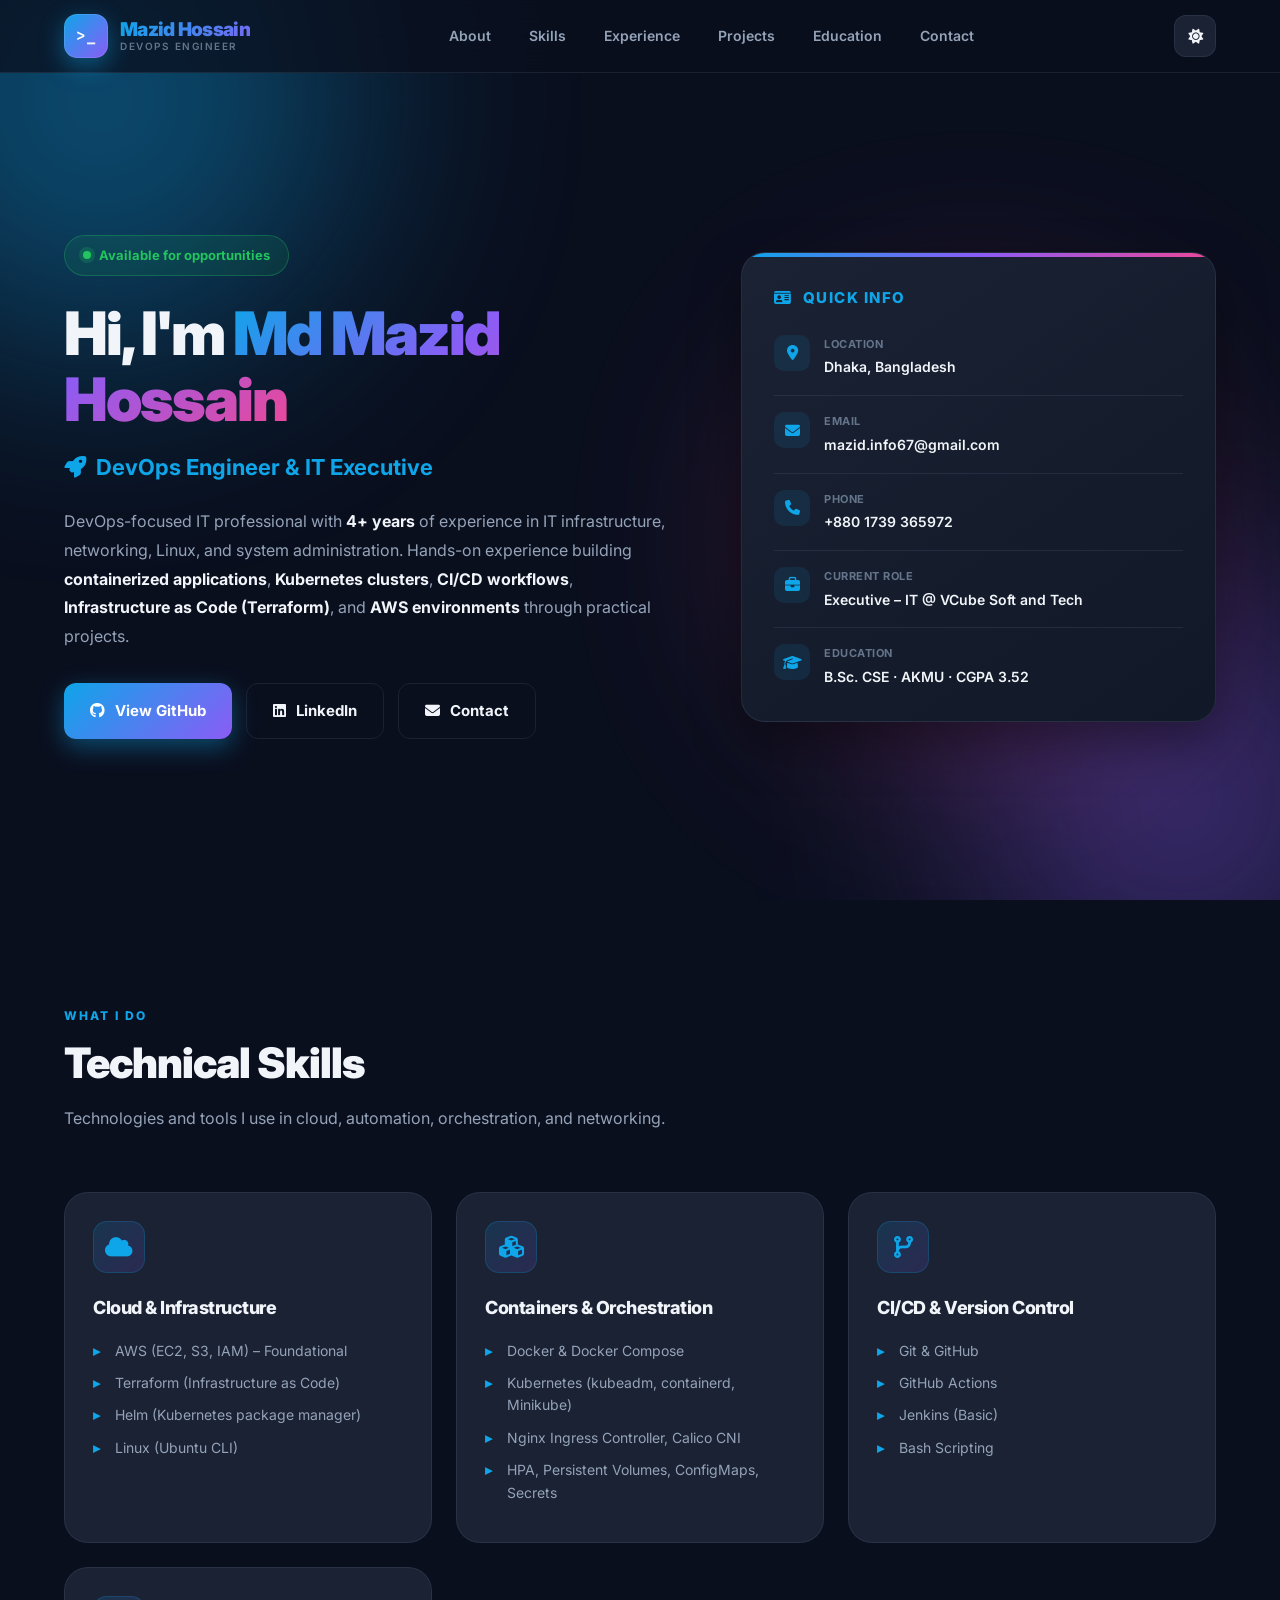
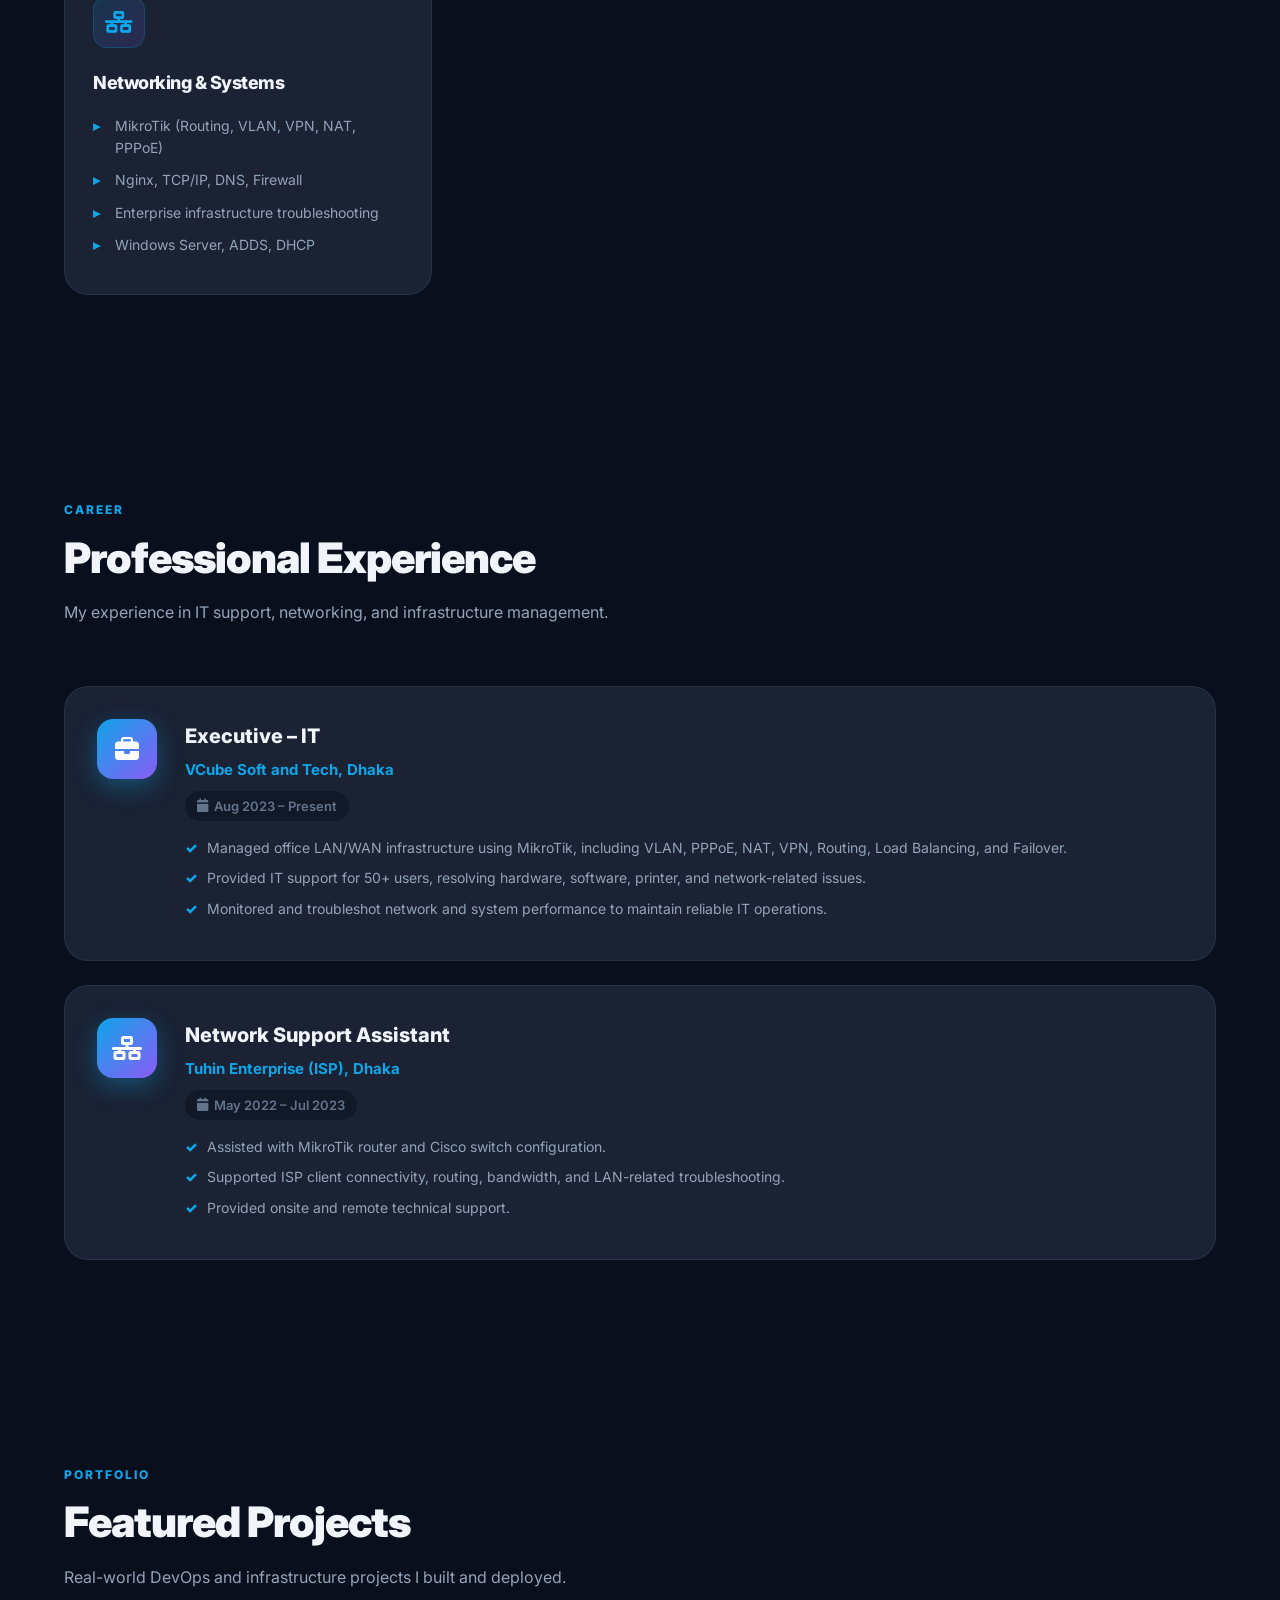
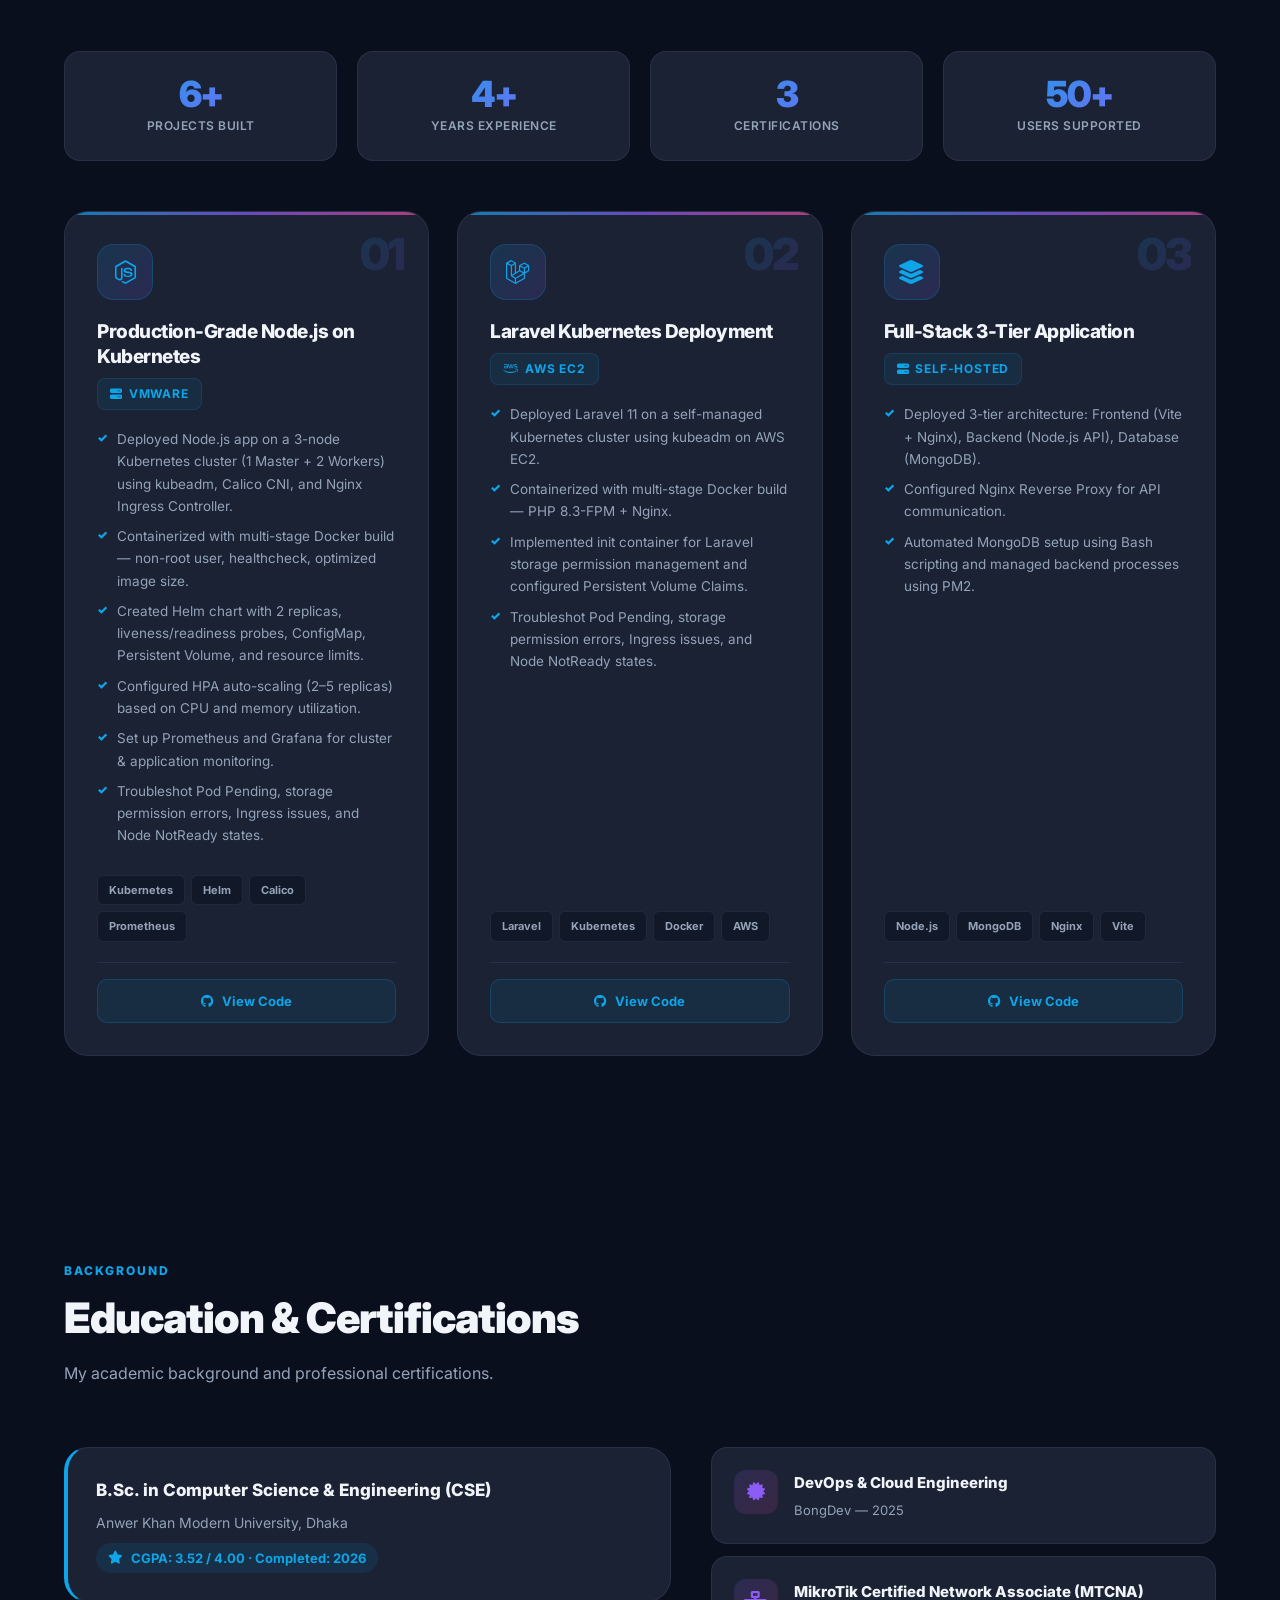
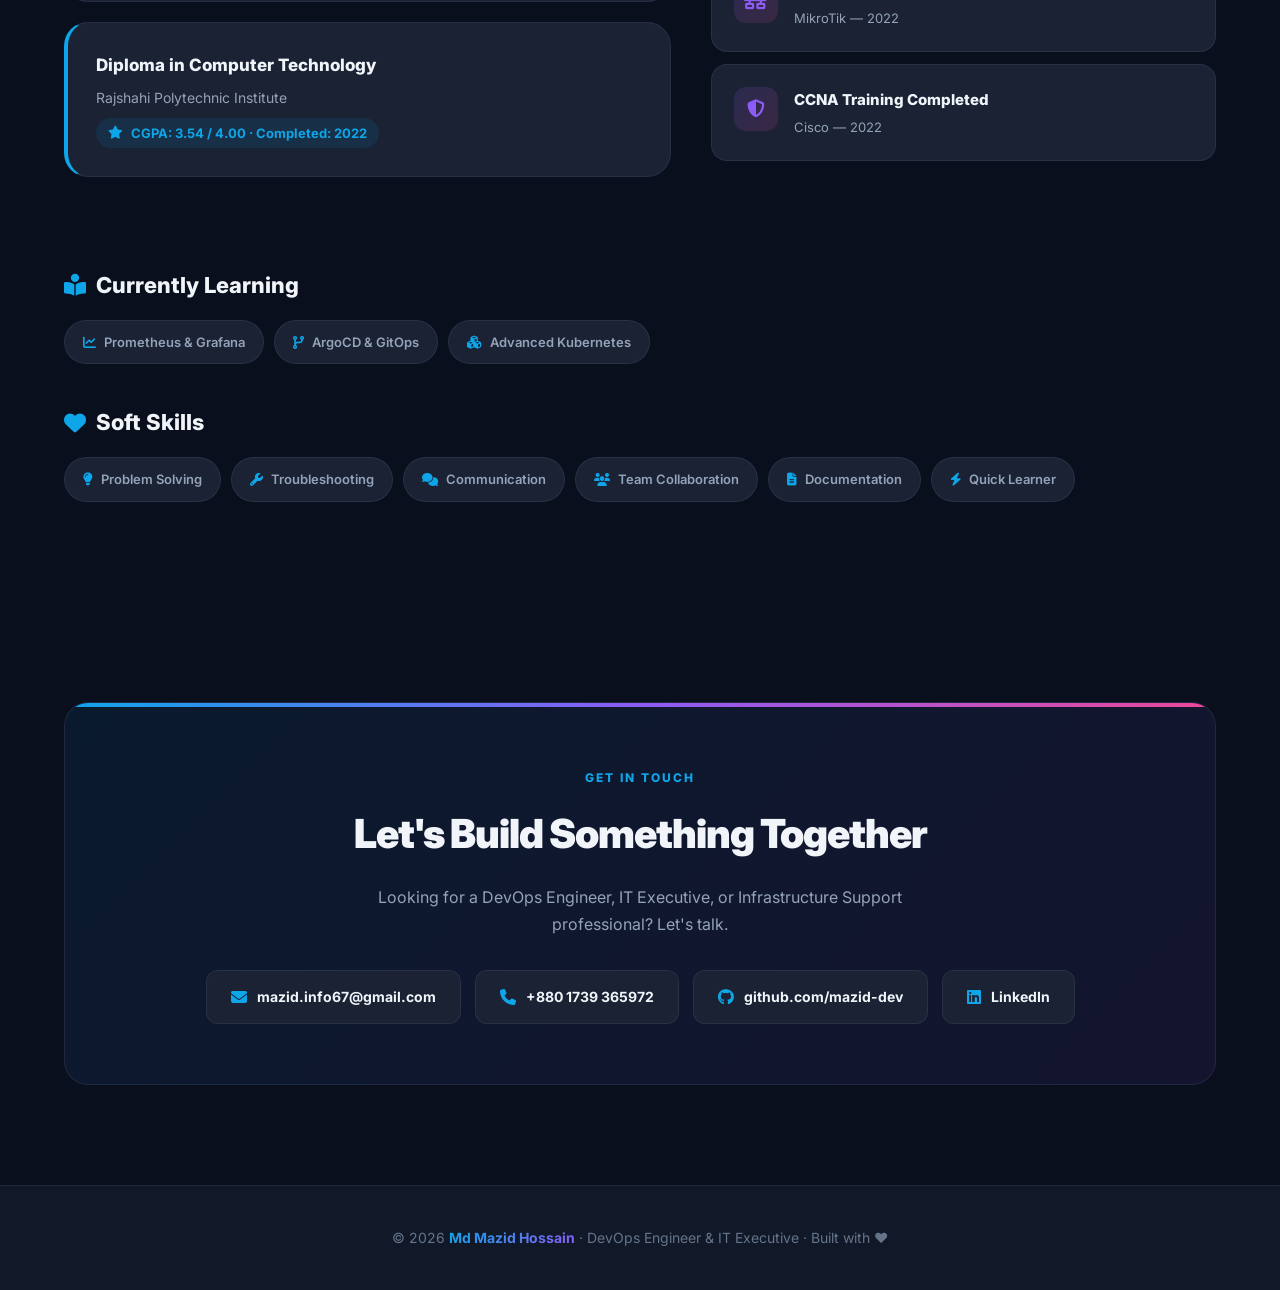
==== commit 2c7a8dc6: "Refactor index.html for improved structure and styles" ====
--- a/index.html
+++ b/index.html
@@ -7,7 +7,7 @@
 
   <!-- SEO -->
   <meta name="description" content="Md Mazid Hossain — DevOps Engineer & IT Executive from Dhaka, Bangladesh. Skilled in AWS, Docker, Kubernetes, Terraform, and MikroTik networking.">
-  <meta name="keywords" content="Mazid Hossain, DevOps Engineer Bangladesh, AWS, Docker, Kubernetes, Terraform, MikroTik, IT Executive, Anwer Khan Modern University">
+  <meta name="keywords" content="Mazid Hossain, DevOps Engineer Bangladesh, AWS, Docker, Kubernetes, Terraform, MikroTik, IT Executive">
   <meta name="author" content="Md Mazid Hossain">
   <meta name="google-site-verification" content="bzo8lv9wVdJ8SrO7r9EM34XbGyGEyRKsLjiWbRtVUzs">
   <meta name="robots" content="index, follow">
@@ -21,10 +21,13 @@
   <!-- Fonts & Icons -->
   <link rel="preconnect" href="https://fonts.googleapis.com">
   <link rel="preconnect" href="https://fonts.gstatic.com" crossorigin>
-  <link href="https://fonts.googleapis.com/css2?family=Inter:wght@300;400;500;600;700;800;900&family=JetBrains+Mono:wght@400;600&display=swap" rel="stylesheet">
+  <link href="https://fonts.googleapis.com/css2?family=Inter:wght@300;400;500;600;700;800;900&family=JetBrains+Mono:wght@400;500;600;700&display=swap" rel="stylesheet">
   <link rel="stylesheet" href="https://cdnjs.cloudflare.com/ajax/libs/font-awesome/6.5.0/css/all.min.css">
 
   <style>
+    /* ═══════════════════════════════════════════
+       RESET & VARIABLES
+       ═══════════════════════════════════════════ */
     * {
       margin: 0;
       padding: 0;
@@ -95,14 +98,14 @@
     .blob {
       position: absolute;
       border-radius: 50%;
-      filter: blur(100px);
-      opacity: 0.35;
-      animation: floatBlob 15s ease-in-out infinite;
+      filter: blur(120px);
+      opacity: 0.4;
+      animation: floatBlob 18s ease-in-out infinite;
     }
 
     .blob-1 { width: 500px; height: 500px; background: #0ea5e9; top: -150px; left: -150px; }
-    .blob-2 { width: 400px; height: 400px; background: #8b5cf6; bottom: -100px; right: -100px; animation-delay: 5s; }
-    .blob-3 { width: 300px; height: 300px; background: #ec4899; top: 40%; right: 10%; animation-delay: 10s; }
+    .blob-2 { width: 400px; height: 400px; background: #8b5cf6; bottom: -100px; right: -100px; animation-delay: 6s; }
+    .blob-3 { width: 350px; height: 350px; background: #ec4899; top: 40%; right: 10%; animation-delay: 12s; }
 
     body.light-mode .blob { opacity: 0.15; }
 
@@ -110,6 +113,124 @@
       0%, 100% { transform: translate(0, 0) scale(1); }
       33% { transform: translate(40px, -30px) scale(1.1); }
       66% { transform: translate(-30px, 30px) scale(0.95); }
+    }
+
+    /* ═══════════════════════════════════════════
+       ENHANCED LOGO
+       ═══════════════════════════════════════════ */
+    .logo {
+      display: inline-flex;
+      align-items: center;
+      gap: 12px;
+      cursor: pointer;
+      transition: var(--transition);
+      position: relative;
+    }
+
+    .logo:hover {
+      transform: translateY(-1px);
+    }
+
+    .logo-icon {
+      width: 44px;
+      height: 44px;
+      border-radius: 13px;
+      background: linear-gradient(135deg, #0ea5e9 0%, #8b5cf6 100%);
+      display: flex;
+      align-items: center;
+      justify-content: center;
+      color: #fff;
+      font-size: 17px;
+      font-family: 'JetBrains Mono', monospace;
+      font-weight: 700;
+      box-shadow:
+        0 8px 24px rgba(14, 165, 233, 0.45),
+        inset 0 0 0 1px rgba(255, 255, 255, 0.1);
+      transition: var(--transition);
+      position: relative;
+      overflow: hidden;
+    }
+
+    /* Logo icon inner glow */
+    .logo-icon::before {
+      content: '';
+      position: absolute;
+      top: -50%;
+      left: -50%;
+      width: 200%;
+      height: 200%;
+      background: radial-gradient(circle, rgba(255,255,255,0.3) 0%, transparent 60%);
+      opacity: 0;
+      transition: opacity 0.4s;
+    }
+
+    .logo:hover .logo-icon::before {
+      opacity: 1;
+    }
+
+    .logo:hover .logo-icon {
+      transform: rotate(-6deg) scale(1.08);
+      box-shadow:
+        0 12px 32px rgba(14, 165, 233, 0.6),
+        0 0 0 4px rgba(14, 165, 233, 0.1),
+        inset 0 0 0 1px rgba(255, 255, 255, 0.2);
+    }
+
+    .logo-icon span {
+      font-family: 'JetBrains Mono', monospace;
+      font-size: 16px;
+      font-weight: 700;
+      color: #fff;
+      letter-spacing: -1px;
+      z-index: 1;
+    }
+
+    /* Blinking cursor effect */
+    .logo-icon::after {
+      content: '_';
+      font-family: 'JetBrains Mono', monospace;
+      color: rgba(255, 255, 255, 0.9);
+      font-weight: 700;
+      animation: blink 1.2s ease-in-out infinite;
+      margin-left: 1px;
+      z-index: 1;
+    }
+
+    @keyframes blink {
+      0%, 50% { opacity: 1; }
+      51%, 100% { opacity: 0.3; }
+    }
+
+    .logo-text {
+      display: flex;
+      flex-direction: column;
+      line-height: 1.1;
+    }
+
+    .logo-name {
+      font-size: 19px;
+      font-weight: 900;
+      letter-spacing: -0.7px;
+      background: linear-gradient(135deg, #0ea5e9 0%, #8b5cf6 60%, #ec4899 100%);
+      -webkit-background-clip: text;
+      background-clip: text;
+      -webkit-text-fill-color: transparent;
+      background-size: 200% 200%;
+      animation: gradientShift 4s ease infinite;
+    }
+
+    @keyframes gradientShift {
+      0%, 100% { background-position: 0% 50%; }
+      50% { background-position: 100% 50%; }
+    }
+
+    .logo-role {
+      font-size: 10px;
+      font-weight: 600;
+      color: var(--text-muted);
+      letter-spacing: 1.5px;
+      text-transform: uppercase;
+      margin-top: 1px;
     }
 
     /* ═══ NAVBAR ═══ */
@@ -134,48 +255,12 @@
       display: flex;
       justify-content: space-between;
       align-items: center;
-      padding: 16px 24px;
-    }
-
-    .logo {
-      display: inline-flex;
-      align-items: center;
-      gap: 12px;
-      font-size: 20px;
-      font-weight: 800;
-      color: var(--text);
-      letter-spacing: -0.5px;
-      cursor: pointer;
-    }
-
-    .logo-icon {
-      width: 40px;
-      height: 40px;
-      border-radius: 12px;
-      background: linear-gradient(135deg, var(--primary), var(--accent));
-      display: flex;
-      align-items: center;
-      justify-content: center;
-      color: #fff;
-      font-size: 18px;
-      box-shadow: 0 6px 20px rgba(14, 165, 233, 0.35);
-      transition: var(--transition);
-    }
-
-    .logo:hover .logo-icon {
-      transform: rotate(-8deg) scale(1.08);
-    }
-
-    .logo span {
-      background: linear-gradient(135deg, var(--primary), var(--accent));
-      -webkit-background-clip: text;
-      background-clip: text;
-      -webkit-text-fill-color: transparent;
+      padding: 14px 24px;
     }
 
     .navbar ul {
       display: flex;
-      gap: 8px;
+      gap: 6px;
       align-items: center;
     }
 
@@ -187,6 +272,7 @@
       color: var(--text-soft);
       border-radius: 10px;
       transition: var(--transition);
+      position: relative;
     }
 
     .navbar ul a:hover {
@@ -201,8 +287,8 @@
     }
 
     .theme-toggle {
-      width: 40px;
-      height: 40px;
+      width: 42px;
+      height: 42px;
       border-radius: 12px;
       border: 1px solid var(--border);
       background: var(--card);
@@ -218,13 +304,14 @@
     .theme-toggle:hover {
       border-color: var(--primary);
       color: var(--primary);
-      transform: translateY(-2px);
+      transform: translateY(-2px) rotate(15deg);
+      box-shadow: 0 8px 20px rgba(14, 165, 233, 0.2);
     }
 
     .menu-toggle {
       display: none;
-      width: 40px;
-      height: 40px;
+      width: 42px;
+      height: 42px;
       border-radius: 12px;
       border: 1px solid var(--border);
       background: var(--card);
@@ -364,7 +451,6 @@
       to { opacity: 1; transform: translateY(0); }
     }
 
-    /* Hero Card */
     .hero-card {
       background: linear-gradient(145deg, var(--card), var(--bg-alt));
       border: 1px solid var(--border);
@@ -386,7 +472,7 @@
 
     .hero-card h2 {
       color: var(--primary);
-      font-size: 16px;
+      font-size: 15px;
       font-weight: 800;
       text-transform: uppercase;
       letter-spacing: 1.5px;
@@ -546,6 +632,65 @@
       left: 0;
       color: var(--primary);
       font-weight: 900;
+    }
+
+    /* ═══ STATS ROW ═══ */
+    .stats-row {
+      display: grid;
+      grid-template-columns: repeat(auto-fit, minmax(150px, 1fr));
+      gap: 20px;
+      margin-bottom: 50px;
+    }
+
+    .stat-box {
+      background: var(--card);
+      padding: 24px;
+      border-radius: var(--radius);
+      border: 1px solid var(--border);
+      text-align: center;
+      transition: var(--transition);
+      position: relative;
+      overflow: hidden;
+    }
+
+    .stat-box::before {
+      content: '';
+      position: absolute;
+      bottom: 0;
+      left: 50%;
+      transform: translateX(-50%);
+      width: 0;
+      height: 3px;
+      background: linear-gradient(90deg, var(--primary), var(--accent));
+      transition: width 0.4s;
+    }
+
+    .stat-box:hover::before { width: 100%; }
+
+    .stat-box:hover {
+      transform: translateY(-5px);
+      border-color: var(--border-hover);
+      box-shadow: 0 12px 28px rgba(14, 165, 233, 0.12);
+    }
+
+    .stat-num {
+      font-size: 36px;
+      font-weight: 900;
+      letter-spacing: -1.5px;
+      background: linear-gradient(135deg, var(--primary), var(--accent));
+      -webkit-background-clip: text;
+      background-clip: text;
+      -webkit-text-fill-color: transparent;
+      margin-bottom: 4px;
+      line-height: 1;
+    }
+
+    .stat-label {
+      font-size: 12px;
+      font-weight: 600;
+      color: var(--text-soft);
+      text-transform: uppercase;
+      letter-spacing: 0.5px;
     }
 
     /* ═══ EXPERIENCE ═══ */
@@ -637,15 +782,15 @@
     .projects-grid {
       display: grid;
       grid-template-columns: repeat(auto-fit, minmax(340px, 1fr));
-      gap: 24px;
+      gap: 28px;
     }
 
     .project-card {
       background: var(--card);
-      padding: 28px;
+      padding: 32px;
       border-radius: var(--radius-lg);
       border: 1px solid var(--border);
-      transition: var(--transition);
+      transition: all 0.4s cubic-bezier(0.4, 0, 0.2, 1);
       display: flex;
       flex-direction: column;
       position: relative;
@@ -655,54 +800,102 @@
     .project-card::before {
       content: '';
       position: absolute;
-      top: 0; left: 0;
-      width: 100%;
+      top: 0; left: 0; right: 0;
       height: 3px;
       background: linear-gradient(90deg, var(--primary), var(--accent), var(--pink));
-      transform: scaleX(0);
-      transform-origin: left;
-      transition: transform 0.4s ease;
+      opacity: 0.7;
+    }
+
+    .project-card::after {
+      content: '';
+      position: absolute;
+      top: 0; left: -100%;
+      width: 100%; height: 100%;
+      background: linear-gradient(90deg, transparent, rgba(14, 165, 233, 0.06), transparent);
+      transition: left 0.6s ease;
+      pointer-events: none;
+    }
+
+    .project-card:hover::after { left: 100%; }
+
+    .project-card:hover {
+      transform: translateY(-10px);
+      border-color: var(--border-hover);
+      box-shadow: 0 24px 48px rgba(14, 165, 233, 0.2);
     }
 
     .project-card:hover::before {
-      transform: scaleX(1);
-    }
-
-    .project-card:hover {
-      transform: translateY(-8px);
-      border-color: var(--border-hover);
-      box-shadow: 0 20px 40px rgba(14, 165, 233, 0.15);
+      opacity: 1;
+      box-shadow: 0 0 20px rgba(14, 165, 233, 0.5);
+    }
+
+    .project-number {
+      position: absolute;
+      top: 20px; right: 24px;
+      font-size: 44px;
+      font-weight: 900;
+      letter-spacing: -2px;
+      line-height: 1;
+      background: linear-gradient(135deg, var(--primary), var(--accent));
+      -webkit-background-clip: text;
+      background-clip: text;
+      -webkit-text-fill-color: transparent;
+      opacity: 0.15;
+      transition: all 0.3s;
+      pointer-events: none;
+    }
+
+    .project-card:hover .project-number {
+      opacity: 0.35;
+      transform: scale(1.1);
     }
 
     .project-icon {
-      width: 48px;
-      height: 48px;
-      border-radius: 12px;
+      width: 56px;
+      height: 56px;
+      border-radius: 16px;
       background: linear-gradient(135deg, rgba(14, 165, 233, 0.15), rgba(139, 92, 246, 0.15));
       display: flex;
       align-items: center;
       justify-content: center;
       color: var(--primary);
-      font-size: 20px;
-      margin-bottom: 18px;
+      font-size: 24px;
+      margin-bottom: 20px;
       border: 1px solid rgba(14, 165, 233, 0.2);
+      transition: all 0.3s;
+    }
+
+    .project-card:hover .project-icon {
+      transform: scale(1.08) rotate(-5deg);
+      background: linear-gradient(135deg, var(--primary), var(--accent));
+      color: #fff;
+      box-shadow: 0 8px 24px rgba(14, 165, 233, 0.4);
     }
 
     .project-card h3 {
       color: var(--text);
-      font-size: 18px;
+      font-size: 19px;
       font-weight: 800;
-      margin-bottom: 6px;
+      margin-bottom: 8px;
       letter-spacing: -0.5px;
+      line-height: 1.3;
     }
 
     .project-platform {
+      display: inline-flex;
+      align-items: center;
+      gap: 6px;
       color: var(--primary);
       font-size: 12px;
       font-weight: 700;
       text-transform: uppercase;
-      letter-spacing: 0.5px;
-      margin-bottom: 14px;
+      letter-spacing: 0.8px;
+      margin-bottom: 18px;
+      padding: 5px 12px;
+      background: rgba(14, 165, 233, 0.08);
+      border: 1px solid rgba(14, 165, 233, 0.15);
+      border-radius: 8px;
+      width: fit-content;
     }
 
     .project-card ul {
@@ -716,7 +909,7 @@
       position: relative;
       padding-left: 20px;
       margin-bottom: 8px;
-      line-height: 1.6;
+      line-height: 1.65;
     }
 
     .project-card ul li::before {
@@ -728,33 +921,62 @@
       font-size: 12px;
     }
 
+    .project-tags {
+      display: flex;
+      flex-wrap: wrap;
+      gap: 6px;
+      margin-bottom: 20px;
+    }
+
+    .project-tags span {
+      font-size: 11px;
+      font-weight: 700;
+      padding: 5px 11px;
+      border-radius: 6px;
+      background: var(--bg-alt);
+      color: var(--text-soft);
+      border: 1px solid var(--border);
+      transition: all 0.3s;
+    }
+
+    .project-card:hover .project-tags span {
+      border-color: rgba(14, 165, 233, 0.3);
+      color: var(--primary);
+    }
+
     .project-links {
       display: flex;
       gap: 10px;
       flex-wrap: wrap;
+      padding-top: 16px;
+      border-top: 1px solid var(--border);
     }
 
     .project-links a {
       display: inline-flex;
       align-items: center;
-      gap: 6px;
+      justify-content: center;
+      gap: 8px;
       font-size: 13px;
       font-weight: 700;
       color: var(--primary);
-      padding: 8px 16px;
-      border-radius: 999px;
+      padding: 10px 18px;
+      border-radius: 10px;
       background: rgba(14, 165, 233, 0.08);
       border: 1px solid rgba(14, 165, 233, 0.2);
-      transition: var(--transition);
+      transition: all 0.3s;
+      flex: 1;
     }
 
     .project-links a:hover {
-      background: var(--primary);
+      background: linear-gradient(135deg, var(--primary), var(--accent));
       color: #fff;
+      border-color: transparent;
       transform: translateY(-2px);
-    }
-
-    /* ═══ EDUCATION & CERTS (2-COL) ═══ */
+      box-shadow: 0 8px 20px rgba(14, 165, 233, 0.35);
+    }
+
+    /* ═══ EDUCATION & CERTS ═══ */
     .two-col-grid {
       display: grid;
       grid-template-columns: 1.2fr 1fr;
@@ -844,7 +1066,7 @@
       color: var(--text-soft);
     }
 
-    /* ═══ LEARNING + SOFT SKILLS ═══ */
+    /* ═══ PILLS ═══ */
     .pills-wrap {
       display: flex;
       flex-wrap: wrap;
@@ -875,6 +1097,7 @@
       border-color: var(--primary);
       color: var(--text);
       transform: translateY(-2px);
+      box-shadow: 0 8px 20px rgba(14, 165, 233, 0.15);
     }
 
     /* ═══ CONTACT ═══ */
@@ -1022,9 +1245,7 @@
         z-index: 999;
       }
 
-      .navbar ul.open {
-        transform: translateY(0);
-      }
+      .navbar ul.open { transform: translateY(0); }
 
       .navbar ul a {
         display: block;
@@ -1047,6 +1268,8 @@
       .btn-group { flex-direction: column; align-items: stretch; }
       .btn { justify-content: center; }
       .scroll-top { bottom: 20px; right: 20px; }
+      .logo-role { display: none; }
+      .logo-name { font-size: 18px; }
     }
   </style>
 </head>
@@ -1061,8 +1284,13 @@
   <header>
     <nav class="navbar">
       <a href="#about" class="logo">
-        <span class="logo-icon"><i class="fas fa-terminal"></i></span>
-        <span>Mazid</span>
+        <span class="logo-icon">
+          <span>&gt;</span>
+        </span>
+        <span class="logo-text">
+          <span class="logo-name">Mazid Hossain</span>
+          <span class="logo-role">DevOps Engineer</span>
+        </span>
       </a>
       <ul id="navMenu">
         <li><a href="#about">About</a></li>
@@ -1265,11 +1493,32 @@
       <p class="section-subtitle">Real-world DevOps and infrastructure projects I built and deployed.</p>
     </div>
 
+    <div class="stats-row">
+      <div class="stat-box">
+        <div class="stat-num">6+</div>
+        <div class="stat-label">Projects Built</div>
+      </div>
+      <div class="stat-box">
+        <div class="stat-num">4+</div>
+        <div class="stat-label">Years Experience</div>
+      </div>
+      <div class="stat-box">
+        <div class="stat-num">3</div>
+        <div class="stat-label">Certifications</div>
+      </div>
+      <div class="stat-box">
+        <div class="stat-num">50+</div>
+        <div class="stat-label">Users Supported</div>
+      </div>
+    </div>
+
     <div class="projects-grid">
-      <article class="project-card">
+      <!-- PROJECT 1 -->
+      <article class="project-card" data-num="01">
+        <div class="project-number">01</div>
         <div class="project-icon"><i class="fab fa-node-js"></i></div>
         <h3>Production-Grade Node.js on Kubernetes</h3>
-        <p class="project-platform">VMware</p>
+        <p class="project-platform"><i class="fas fa-server"></i> VMware</p>
         <ul>
           <li>Deployed Node.js app on a 3-node Kubernetes cluster (1 Master + 2 Workers) using kubeadm, Calico CNI, and Nginx Ingress Controller.</li>
           <li>Containerized with multi-stage Docker build — non-root user, healthcheck, optimized image size.</li>
@@ -1278,93 +1527,55 @@
           <li>Set up Prometheus and Grafana for cluster & application monitoring.</li>
           <li>Troubleshot Pod Pending, storage permission errors, Ingress issues, and Node NotReady states.</li>
         </ul>
+        <div class="project-tags">
+          <span>Kubernetes</span><span>Helm</span><span>Calico</span><span>Prometheus</span>
+        </div>
         <div class="project-links">
           <a href="https://github.com/mazid-dev/production-ready-nodejs-k8s-helm" target="_blank" rel="noreferrer">
-            <i class="fab fa-github"></i> Code
+            <i class="fab fa-github"></i> View Code
           </a>
         </div>
       </article>
 
-      <article class="project-card">
+      <!-- PROJECT 2 -->
+      <article class="project-card" data-num="02">
+        <div class="project-number">02</div>
         <div class="project-icon"><i class="fab fa-laravel"></i></div>
         <h3>Laravel Kubernetes Deployment</h3>
-        <p class="project-platform">AWS EC2</p>
+        <p class="project-platform"><i class="fab fa-aws"></i> AWS EC2</p>
         <ul>
           <li>Deployed Laravel 11 on a self-managed Kubernetes cluster using kubeadm on AWS EC2.</li>
           <li>Containerized with multi-stage Docker build — PHP 8.3-FPM + Nginx.</li>
-          <li>Implemented init container for Laravel storage permission management and configured PVCs.</li>
+          <li>Implemented init container for Laravel storage permission management and configured Persistent Volume Claims.</li>
           <li>Troubleshot Pod Pending, storage permission errors, Ingress issues, and Node NotReady states.</li>
         </ul>
+        <div class="project-tags">
+          <span>Laravel</span><span>Kubernetes</span><span>Docker</span><span>AWS</span>
+        </div>
         <div class="project-links">
           <a href="https://github.com/mazid-dev/laravel-kubernetes-deployment" target="_blank" rel="noreferrer">
-            <i class="fab fa-github"></i> Code
+            <i class="fab fa-github"></i> View Code
           </a>
         </div>
       </article>
 
-      <article class="project-card">
-        <div class="project-icon"><i class="fas fa-server"></i></div>
+      <!-- PROJECT 3 -->
+      <article class="project-card" data-num="03">
+        <div class="project-number">03</div>
+        <div class="project-icon"><i class="fas fa-layer-group"></i></div>
         <h3>Full-Stack 3-Tier Application</h3>
-        <p class="project-platform">Self-Hosted</p>
+        <p class="project-platform"><i class="fas fa-server"></i> Self-Hosted</p>
         <ul>
           <li>Deployed 3-tier architecture: Frontend (Vite + Nginx), Backend (Node.js API), Database (MongoDB).</li>
           <li>Configured Nginx Reverse Proxy for API communication.</li>
           <li>Automated MongoDB setup using Bash scripting and managed backend processes using PM2.</li>
         </ul>
+        <div class="project-tags">
+          <span>Node.js</span><span>MongoDB</span><span>Nginx</span><span>Vite</span>
+        </div>
         <div class="project-links">
           <a href="https://github.com/mazid-dev/3-tier-app-master" target="_blank" rel="noreferrer">
-            <i class="fab fa-github"></i> Code
-          </a>
-        </div>
-      </article>
-
-      <article class="project-card">
-        <div class="project-icon"><i class="fas fa-layer-group"></i></div>
-        <h3>Terraform AWS EC2 Deployment</h3>
-        <p class="project-platform">AWS + Terraform</p>
-        <ul>
-          <li>Automated AWS EC2 provisioning and Security Group configuration using Terraform.</li>
-          <li>Implemented Infrastructure as Code (IaC) workflow for reproducible deployments.</li>
-        </ul>
-        <div class="project-links">
-          <a href="https://bit.ly/4bUbxfC" target="_blank" rel="noreferrer">
-            <i class="fas fa-external-link-alt"></i> Demo
-          </a>
-        </div>
-      </article>
-
-      <article class="project-card">
-        <div class="project-icon"><i class="fab fa-python"></i></div>
-        <h3>Flask Student Attendance App</h3>
-        <p class="project-platform">AWS EC2</p>
-        <ul>
-          <li>Created a Flask-based attendance system, containerized with Docker.</li>
-          <li>Deployed on AWS EC2 with production configuration.</li>
-        </ul>
-        <div class="project-links">
-          <a href="https://github.com/mazid-dev/flask-student-attendance-app" target="_blank" rel="noreferrer">
-            <i class="fab fa-github"></i> Code
-          </a>
-          <a href="https://bit.ly/4s9VWgB" target="_blank" rel="noreferrer">
-            <i class="fas fa-external-link-alt"></i> Demo
-          </a>
-        </div>
-      </article>
-
-      <article class="project-card">
-        <div class="project-icon"><i class="fas fa-cubes"></i></div>
-        <h3>Task Manager on Kubernetes</h3>
-        <p class="project-platform">AWS EC2</p>
-        <ul>
-          <li>Built multi-node Kubernetes cluster using kubeadm and containerd on AWS EC2.</li>
-          <li>Deployed a Task Manager application with full production configuration.</li>
-        </ul>
-        <div class="project-links">
-          <a href="https://github.com/mazid-dev/task-manager-project" target="_blank" rel="noreferrer">
-            <i class="fab fa-github"></i> Code
-          </a>
-          <a href="https://bit.ly/4crPwot" target="_blank" rel="noreferrer">
-            <i class="fas fa-external-link-alt"></i> Demo
+            <i class="fab fa-github"></i> View Code
           </a>
         </div>
       </article>
@@ -1421,7 +1632,6 @@
       </div>
     </div>
 
-    <!-- Currently Learning + Soft Skills -->
     <div style="margin-top: 70px;">
       <h3 style="font-size: 22px; font-weight: 800; margin-bottom: 8px; display: flex; align-items: center; gap: 10px;">
         <i class="fas fa-book-reader" style="color: var(--primary);"></i> Currently Learning
@@ -1481,7 +1691,7 @@
   </button>
 
   <script>
-    // ═══ Theme Toggle ═══
+    // Theme Toggle
     const themeToggle = document.getElementById('themeToggle');
     const body = document.body;
     const savedTheme = localStorage.getItem('theme');
@@ -1496,7 +1706,7 @@
       themeToggle.innerHTML = isLight ? '<i class="fas fa-moon"></i>' : '<i class="fas fa-sun"></i>';
     });
 
-    // ═══ Mobile Menu ═══
+    // Mobile Menu
     const menuToggle = document.getElementById('menuToggle');
     const navMenu = document.getElementById('navMenu');
     menuToggle.addEventListener('click', () => {
@@ -1511,7 +1721,7 @@
       });
     });
 
-    // ═══ Scroll to Top ═══
+    // Scroll to Top
     const scrollTop = document.getElementById('scrollTop');
     window.addEventListener('scroll', () => {
       if (window.scrollY > 500) scrollTop.classList.add('visible');
@@ -1521,7 +1731,7 @@
       window.scrollTo({ top: 0, behavior: 'smooth' });
     });
 
-    // ═══ Reveal on Scroll ═══
+    // Reveal on Scroll
     const observer = new IntersectionObserver((entries) => {
       entries.forEach(entry => {
         if (entry.isIntersecting) {
@@ -1531,7 +1741,7 @@
       });
     }, { threshold: 0.1 });
 
-    document.querySelectorAll('.card, .experience-card, .project-card, .edu-card, .cert-card').forEach(el => {
+    document.querySelectorAll('.card, .experience-card, .project-card, .edu-card, .cert-card, .stat-box').forEach(el => {
       el.style.opacity = '0';
       el.style.transform = 'translateY(30px)';
       el.style.transition = 'opacity 0.6s ease, transform 0.6s ease';
